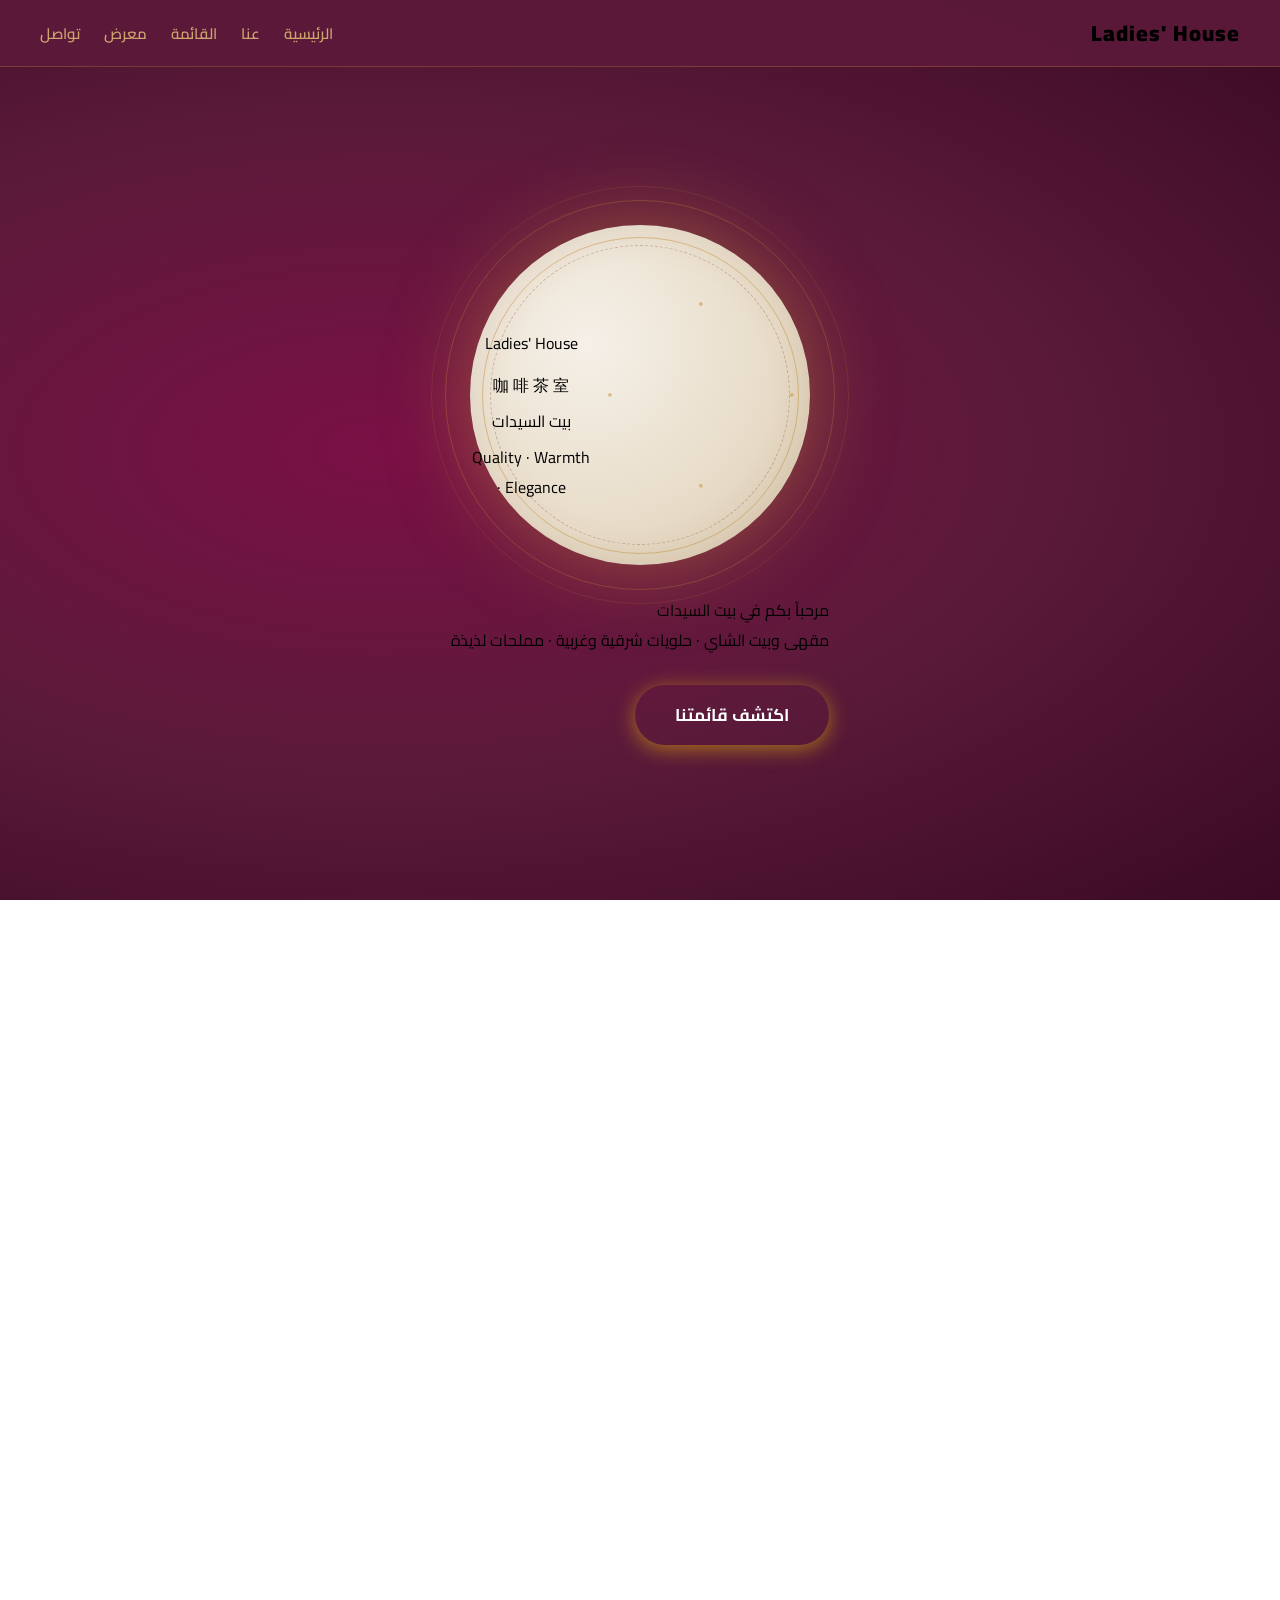
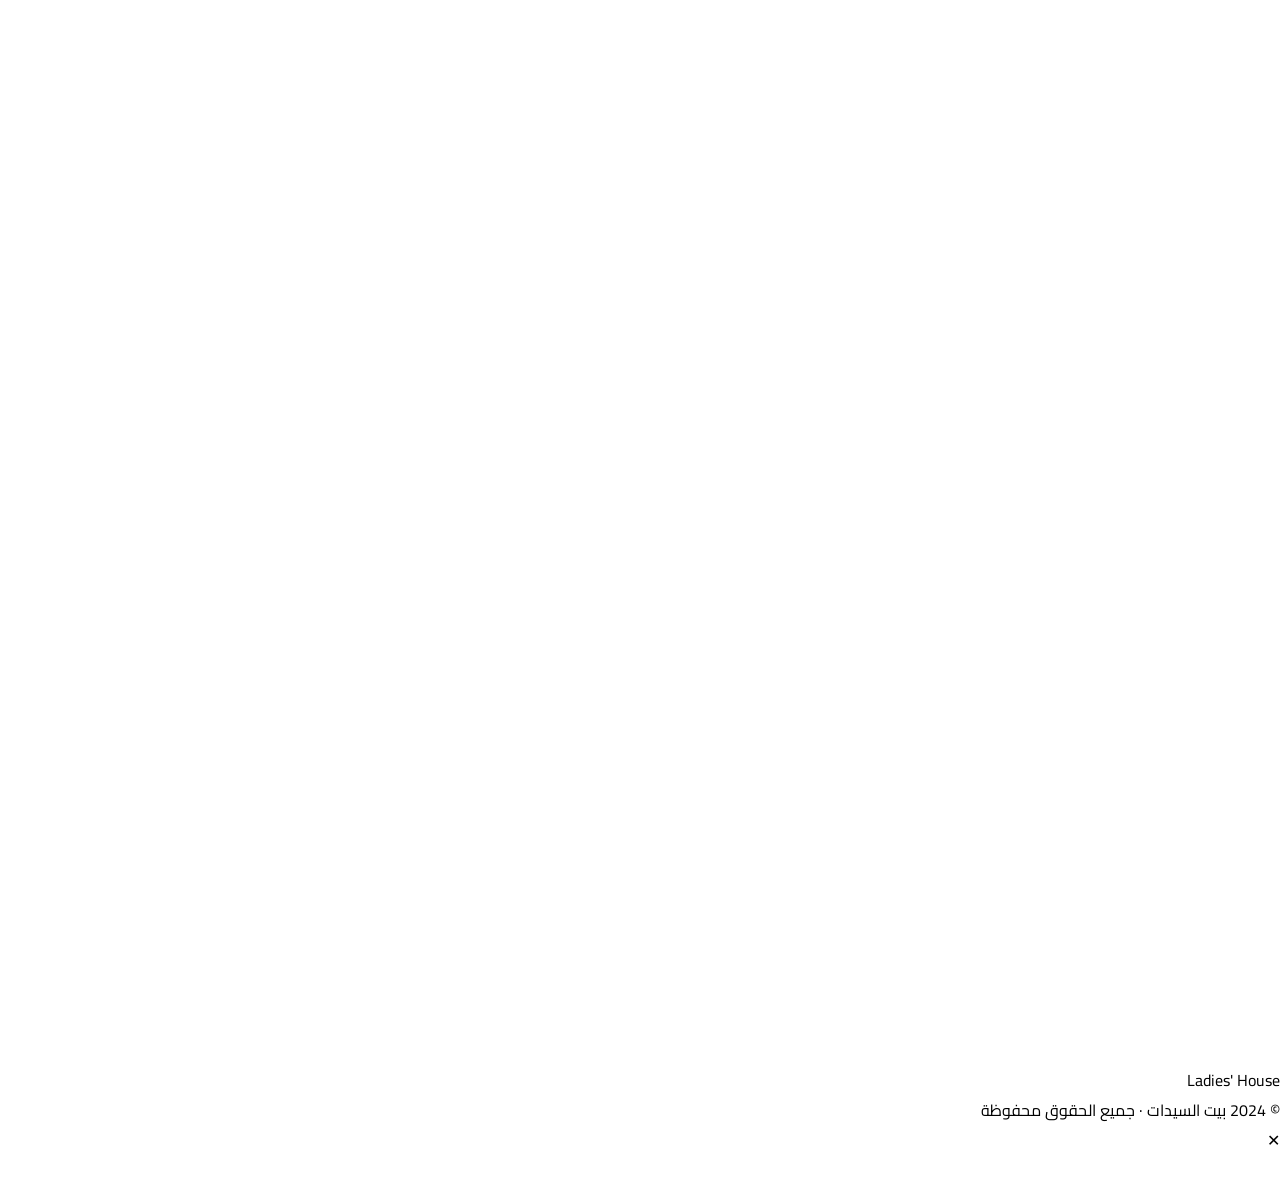
==== public/index.html @ 3216dad4 "update" ====
<!DOCTYPE html>
<html lang="ar" dir="rtl">
<head>
<meta charset="UTF-8">
<meta name="viewport" content="width=device-width, initial-scale=1.0">
<link rel="icon" type="image/png" href="/favicon.png">
<title>Ladies' House | بيت السيدات</title>
<link href="https://fonts.googleapis.com/css2?family=Cairo:wght@400;600;700;900&display=swap" rel="stylesheet">

  <link rel="stylesheet" href="style.css">
</head>
<body>

<nav>
  <div class="nav-logo">Ladies' House</div>
  <ul class="nav-links">
    <li><a href="#hero">الرئيسية</a></li>
    <li><a href="#about">عنا</a></li>
    <li><a href="#menu">القائمة</a></li>
    <li><a href="#gallery">معرض</a></li>
    <li><a href="#contact">تواصل</a></li>
  </ul>
</nav>

<!-- HERO -->
<section id="hero">
  <div class="hero-particles" id="hParticles"></div>
  <div class="petal-canvas" id="petalCanvas"></div>
  <div class="hero-rings">
    <div class="glow-r" style="width:390px;height:390px"></div>
    <div class="glow-r" style="width:418px;height:418px;animation-delay:.5s;border-color:rgba(196,144,58,.15)"></div>
    <div class="logo-circle">
      <svg class="logo-svg" viewBox="0 0 340 340">
        <defs><path id="cr" d="M170,170 m-142,0 a142,142 0 1,1 284,0 a142,142 0 1,1 -284,0"/></defs>
        <g style="animation:spinS 25s linear infinite,rShow 1s ease 2.5s forwards;transform-origin:170px 170px;opacity:0">
          <text font-family="Playfair Display,serif" font-size="11.5" fill="#c4903a" letter-spacing="3">
            <textPath href="#cr">✦  EST. 2024  ✦  LADIES' HOUSE  ✦  بيت السيدات  ✦  咖啡茶室  ✦</textPath>
          </text>
        </g>
        <g opacity=".5">
          <circle cx="170" cy="28" r="3" fill="#c4903a"/>
          <circle cx="312" cy="170" r="3" fill="#c4903a"/>
          <circle cx="170" cy="312" r="3" fill="#c4903a"/>
          <circle cx="28" cy="170" r="3" fill="#c4903a"/>
        </g>
        <g style="opacity:0;animation:fadeIn 1s ease 1.5s forwards">
          <g transform="translate(62,126)" opacity=".7">
            <ellipse cx="0" cy="-9" rx="5.5" ry="8.5" fill="#d4a0b0"/><ellipse cx="0" cy="-9" rx="5.5" ry="8.5" fill="#d4a0b0" transform="rotate(72)"/><ellipse cx="0" cy="-9" rx="5.5" ry="8.5" fill="#d4a0b0" transform="rotate(144)"/><ellipse cx="0" cy="-9" rx="5.5" ry="8.5" fill="#d4a0b0" transform="rotate(216)"/><ellipse cx="0" cy="-9" rx="5.5" ry="8.5" fill="#d4a0b0" transform="rotate(288)"/><circle r="3" fill="#c4903a"/>
          </g>
          <g transform="translate(278,126)" opacity=".7">
            <ellipse cx="0" cy="-9" rx="5.5" ry="8.5" fill="#d4a0b0"/><ellipse cx="0" cy="-9" rx="5.5" ry="8.5" fill="#d4a0b0" transform="rotate(72)"/><ellipse cx="0" cy="-9" rx="5.5" ry="8.5" fill="#d4a0b0" transform="rotate(144)"/><ellipse cx="0" cy="-9" rx="5.5" ry="8.5" fill="#d4a0b0" transform="rotate(216)"/><ellipse cx="0" cy="-9" rx="5.5" ry="8.5" fill="#d4a0b0" transform="rotate(288)"/><circle r="3" fill="#c4903a"/>
          </g>
        </g>
      </svg>
      <div class="logo-content">
        <div class="cup-wrap" id="cupEl">
          <svg class="cup-svg" viewBox="0 0 90 90">
            <g><path class="steam" d="M32 18 Q28 12 32 6" stroke="#6b3d1e" stroke-width="2.5" fill="none" stroke-linecap="round"/><path class="steam" d="M45 15 Q41 9 45 3" stroke="#6b3d1e" stroke-width="2.5" fill="none" stroke-linecap="round"/><path class="steam" d="M58 18 Q54 12 58 6" stroke="#6b3d1e" stroke-width="2.5" fill="none" stroke-linecap="round"/></g>
            <ellipse cx="45" cy="76" rx="32" ry="6" fill="#6b3d1e" opacity=".9"/>
            <ellipse cx="45" cy="74" rx="26" ry="4" fill="#f5f0e8"/>
            <path d="M18 30 L72 30 L62 68 Q60 72 55 72 L35 72 Q30 72 28 68 Z" fill="#6b3d1e"/>
            <ellipse cx="45" cy="30" rx="27" ry="5" fill="#4a2810"/>
            <ellipse cx="45" cy="32" rx="23" ry="4" fill="#2c1a0e"/>
            <ellipse cx="42" cy="31" rx="14" ry="2" fill="rgba(196,144,58,.35)"/>
            <path d="M62 38 Q80 38 80 53 Q80 65 62 65" stroke="#6b3d1e" stroke-width="7" fill="none" stroke-linecap="round"/>
            <path d="M62 40 Q76 40 76 53 Q76 63 62 63" stroke="#8a5030" stroke-width="3.5" fill="none" stroke-linecap="round"/>
          </svg>
        </div>
        <div class="t-en">Ladies' House</div>
        <div class="divider-row"><div class="div-line"></div><div class="div-diamond"></div><div class="div-line"></div></div>
        <div class="t-cn">咖 啡 茶 室</div>
        <div class="t-ar">بيت السيدات</div>
        <div class="t-tag">Quality · Warmth · Elegance</div>
      </div>
    </div>
  </div>
  <div class="hero-text">
    <div class="hero-title">مرحباً بكم في بيت السيدات</div>
    <div class="hero-subtitle">مقهى وبيت الشاي · حلويات شرقية وغربية · مملحات لذيذة</div>
    <a href="#menu" class="hero-btn">اكتشف قائمتنا</a>
  </div>
</section>

<!-- ABOUT -->
<section id="about">
  <div class="sec-header reveal">
    <div class="sec-label" style="color:var(--lgold)">من نحن</div>
    <div class="sec-title" style="color:var(--lgold)">بيت السيدات</div>
    <div class="sec-line" style="background:linear-gradient(90deg,transparent,var(--lgold),transparent)"></div>
  </div>
  <div class="about-grid reveal">
    <div class="about-card"><div class="about-icon">☕</div><h3>قهوة وشاي فاخر</h3><p>أفضل أنواع القهوة والشاي لتجربة لا تُنسى</p></div>
    <div class="about-card"><div class="about-icon">🍰</div><h3>حلويات متنوعة</h3><p>من الكنافة الشرقية إلى التشيز كيك الغربي</p></div>
    <div class="about-card"><div class="about-icon">🧂</div><h3>مملحات لذيذة</h3><p>أطباق مملحة متنوعة من غراتان وشخشوخة وأكثر</p></div>
    <div class="about-card"><div class="about-icon">🌸</div><h3>أجواء أنثوية</h3><p>مكان مصمم خصيصاً للسيدات بديكور أنيق ودافئ</p></div>
  </div>
</section>

<!-- MENU -->
<section id="menu">
  <div class="sec-header reveal">
    <div class="sec-label">استكشف</div>
    <div class="sec-title">قائمتنا</div>
    <div class="sec-line"></div>
  </div>

  <!-- مملحات BANNER — shown when مملحات tab active or always -->
  <div class="malhat-banner reveal" id="malhatBanner">
    <div class="malhat-banner-icon">🧂</div>
    <div class="malhat-banner-text">
      <h2>قسم المملحات — جديد! 🆕</h2>
      <p>أضفنا قسماً خاصاً بالأطباق المملحة اللذيذة<br>من وصفات تقليدية وأطباق مميزة تناسب كل الأذواق</p>
    </div>
    <div class="malhat-banner-dishes">
      <span class="malhat-dish-badge">🍲 شخشوخة</span>
      <span class="malhat-dish-badge">🧀 غراتان</span>
      <span class="malhat-dish-badge">🍽️ وجبات خفيفة</span>
    </div>
  </div>

  <div class="cat-tabs reveal" id="catTabs"></div>
  <div class="products-grid" id="productsGrid"></div>
</section>

<!-- GALLERY -->
<section id="gallery">
  <div class="sec-header reveal">
    <div class="sec-label">صورنا</div>
    <div class="sec-title">معرض الصور</div>
    <div class="sec-line"></div>
  </div>
  <div class="gallery-grid" id="galleryGrid"></div>
</section>

<!-- CONTACT -->
<section id="contact">
  <div class="sec-header reveal">
    <div class="sec-label" style="color:var(--lgold)">تواصل معنا</div>
    <div class="sec-title" style="color:var(--lgold)">نحن هنا لك</div>
    <div class="sec-line" style="background:linear-gradient(90deg,transparent,var(--lgold),transparent)"></div>
  </div>
  <div class="contact-cards reveal">
    <div class="contact-card"><div class="ci">📍</div><h4>العنوان</h4><p dir="rtl">جزائر &ndash; جلفة &ndash; حاسي بحبح</p></div>
    <div class="contact-card"><div class="ci">📱</div><h4>واتساب</h4><p dir="ltr" style="unicode-bidi:plaintext">0676 36 41 62</p></div>
    <div class="contact-card"><div class="ci">📸</div><h4>إنستغرام</h4><p dir="ltr" style="unicode-bidi:plaintext">@ladieshouse70__</p></div>
    <div class="contact-card"><div class="ci">🕐</div><h4>أوقات العمل</h4><p>١٠ص – ١١م يومياً</p></div>
  </div>
</section>

<footer>
  <div class="footer-logo">Ladies' House</div>
  <div class="footer-copy">© 2024 بيت السيدات · جميع الحقوق محفوظة</div>
</footer>

<div class="lightbox" id="lightbox" onclick="closeLB()">
  <div class="lb-close" onclick="closeLB()">✕</div>
  <img id="lbImg" src="" alt="">
</div>




  <script src="script.js"></script>
</body>
</html>
---- public/style.css ----
<style>
:root{
  --cream:#fff8f0;
  --deep:#6b1f45;
  --brown:#a0336a;
  --gold:#f5c800;
  --lgold:#ffe566;
  --rose:#ff6eb4;
  --white:#fff;
  --gray:#888;
}

*{
  margin:0;
  padding:0;
  box-sizing:border-box;
}

html{
  scroll-behavior:smooth;
  overflow-x:hidden;
}

body{
  background:var(--cream);
  font-family:'Cairo', sans-serif;
  color:var(--deep);
  direction:rtl;
}

/* Scrollbar */
::-webkit-scrollbar{width:6px}
::-webkit-scrollbar-track{background:var(--cream)}
::-webkit-scrollbar-thumb{
  background:var(--gold);
  border-radius:3px;
}

/* ── NAV ── */
nav{
  position:fixed;
  top:0;
  width:100%;
  z-index:1000;
  background:rgba(92,26,58,.96);
  backdrop-filter:blur(10px);
  padding:12px 40px;
  display:flex;
  align-items:center;
  justify-content:space-between;
  border-bottom:1px solid rgba(196,144,58,.3);
  animation:slideDown .8s ease forwards;
}

@keyframes slideDown{
  from{transform:translateY(-100%)}
  to{transform:translateY(0)}
}

.nav-logo{
  font-weight:900;
  color:var(--lgold);
  font-size:22px;
  letter-spacing:1px;
}

.nav-links{
  display:flex;
  gap:24px;
  list-style:none;
}

.nav-links a{
  color:rgba(232,201,122,.8);
  text-decoration:none;
  font-size:15px;
  font-weight:600;
  transition:.3s;
  position:relative;
}

.nav-links a::after{
  content:'';
  position:absolute;
  bottom:-3px;
  right:0;
  width:0;
  height:1.5px;
  background:var(--gold);
  transition:.3s;
}

.nav-links a:hover{
  color:var(--lgold);
}

.nav-links a:hover::after{
  width:100%;
}

/* ── HERO ── */
#hero{
  min-height:100vh;
  background:radial-gradient(ellipse at 30% 50%,#7a1045,#5c1a3a 50%,#3a0a25 100%);
  display:flex;
  flex-direction:column;
  align-items:center;
  justify-content:center;
  position:relative;
  overflow:hidden;
  padding-top:70px;
}

/* Particles */
.hero-particles,
.petal-canvas{
  position:absolute;
  inset:0;
  pointer-events:none;
}

.hero-particle{
  position:absolute;
  border-radius:50%;
  opacity:0;
  animation:floatP linear infinite;
}

@keyframes floatP{
  0%{transform:translateY(100vh) rotate(0);opacity:0}
  10%{opacity:.6}
  90%{opacity:.3}
  100%{transform:translateY(-10vh) rotate(720deg);opacity:0}
}

/* Rings */
.hero-rings{
  position:relative;
  display:flex;
  align-items:center;
  justify-content:center;
  margin-bottom:30px;
}

.glow-r{
  position:absolute;
  border-radius:50%;
  border:1px solid rgba(196,144,58,.3);
  animation:pulseR 3s ease-in-out infinite;
}

@keyframes pulseR{
  0%,100%{transform:scale(1);opacity:.5}
  50%{transform:scale(1.03);opacity:1}
}

/* Logo */
.logo-circle{
  width:340px;
  height:340px;
  border-radius:50%;
  background:radial-gradient(circle at 35% 35%,#f5f0e8,#e8dcc8 60%,#d4c4a8);
  border:3px solid var(--gold);
  display:flex;
  align-items:center;
  justify-content:center;
  position:relative;
  box-shadow:0 0 80px rgba(196,144,58,.5),inset 0 0 40px rgba(107,61,30,.1);
  animation:logoAppear 1.5s cubic-bezier(.34,1.56,.64,1) forwards;
  opacity:0;
  transform:scale(.3) rotate(-10deg);
}

@keyframes logoAppear{
  to{opacity:1;transform:scale(1) rotate(0)}
}

.logo-circle::before,
.logo-circle::after{
  content:'';
  position:absolute;
  border-radius:50%;
}

.logo-circle::before{
  width:315px;
  height:315px;
  border:1px solid rgba(196,144,58,.5);
  animation:spinS 20s linear infinite;
}

.logo-circle::after{
  width:298px;
  height:298px;
  border:1px dashed rgba(107,61,30,.3);
  animation:spinS 30s linear infinite reverse;
}

@keyframes spinS{
  from{transform:rotate(0)}
  to{transform:rotate(360deg)}
}

/* Content */
.logo-content{
  position:relative;
  z-index:2;
  display:flex;
  flex-direction:column;
  align-items:center;
  gap:6px;
  text-align:center;
}

.cup-wrap{
  animation:floatC 4s ease-in-out infinite;
  margin-bottom:4px;
}

@keyframes floatC{
  0%,100%{transform:translateY(0)}
  50%{transform:translateY(-8px)}
}

/* Buttons */
.hero-btn{
  margin-top:30px;
  padding:14px 40px;
  background:linear-gradient(135deg,var(--gold),#a0722a);
  color:white;
  border:none;
  border-radius:50px;
  font-size:17px;
  font-weight:700;
  cursor:pointer;
  box-shadow:0 4px 20px rgba(245,200,0,.5);
  transition:.3s;
  text-decoration:none;
  display:inline-block;
}

.hero-btn:hover{
  transform:translateY(-3px);
  box-shadow:0 8px 30px rgba(196,144,58,.7);
}

.hero-btn:active{
  transform:scale(.96);
}

/* Sections fix */
.sec-header{
  text-align:center;
  padding:70px 20px 40px;
}

.sec-title{
  font-size:40px;
  font-weight:900;
}

/* Utility */
.reveal{
  opacity:0;
  transform:translateY(40px);
  transition:.8s ease;
}

.reveal.visible{
  opacity:1;
  transform:translateY(0);
}

/* Mobile fix */
@media(max-width:768px){
  nav{padding:10px 20px}
}
</style>
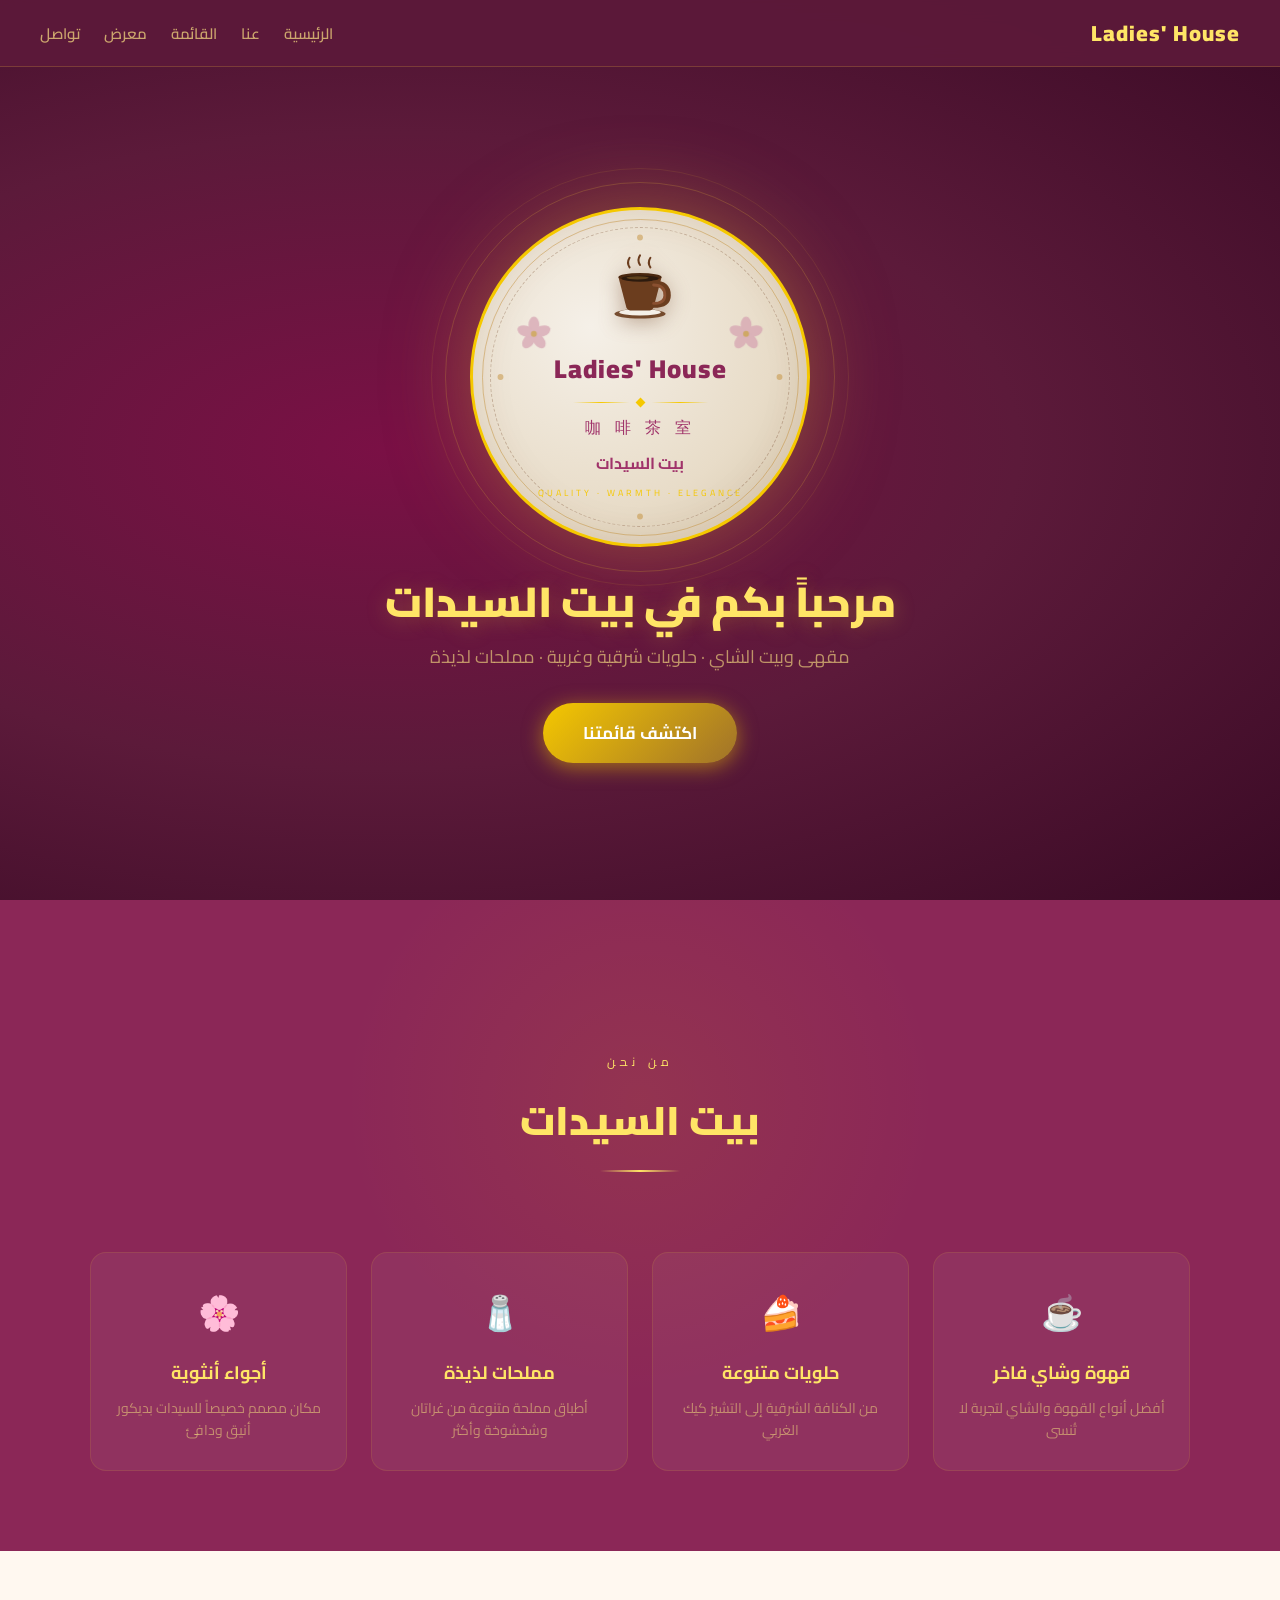
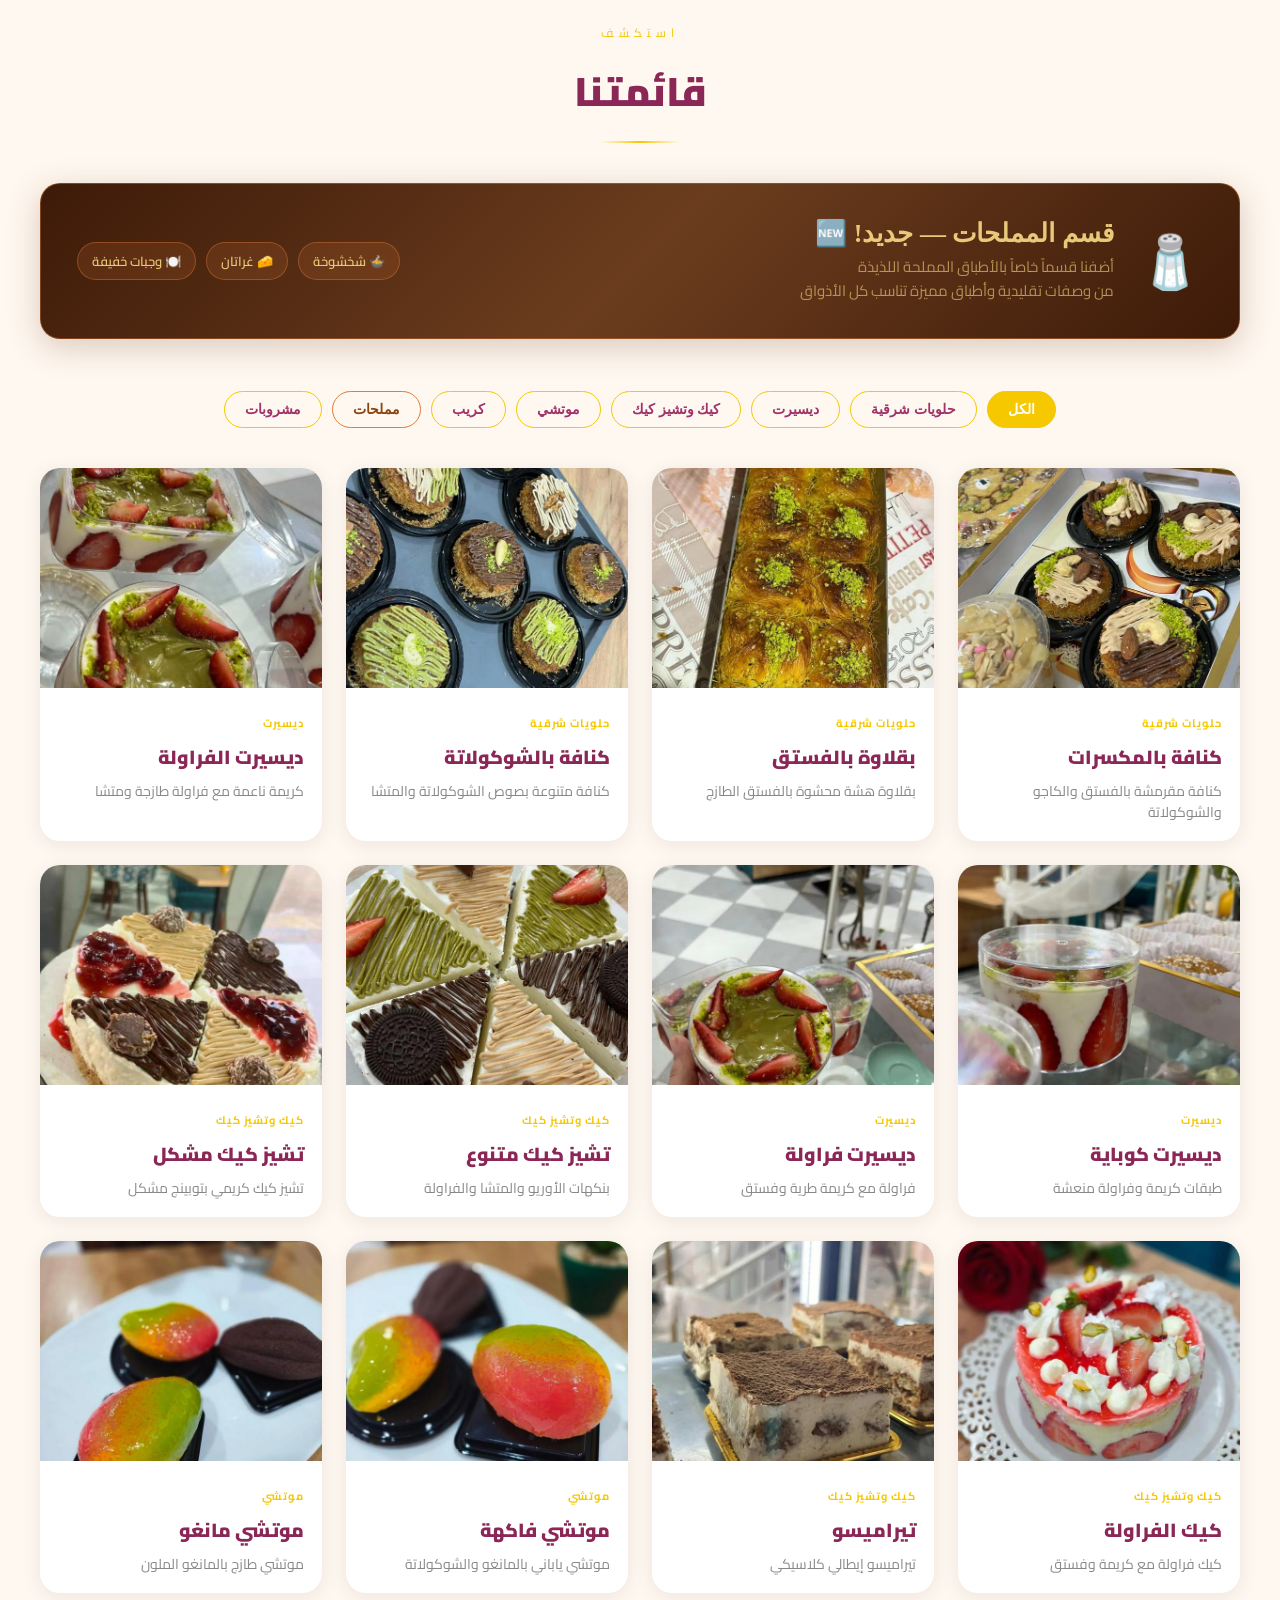
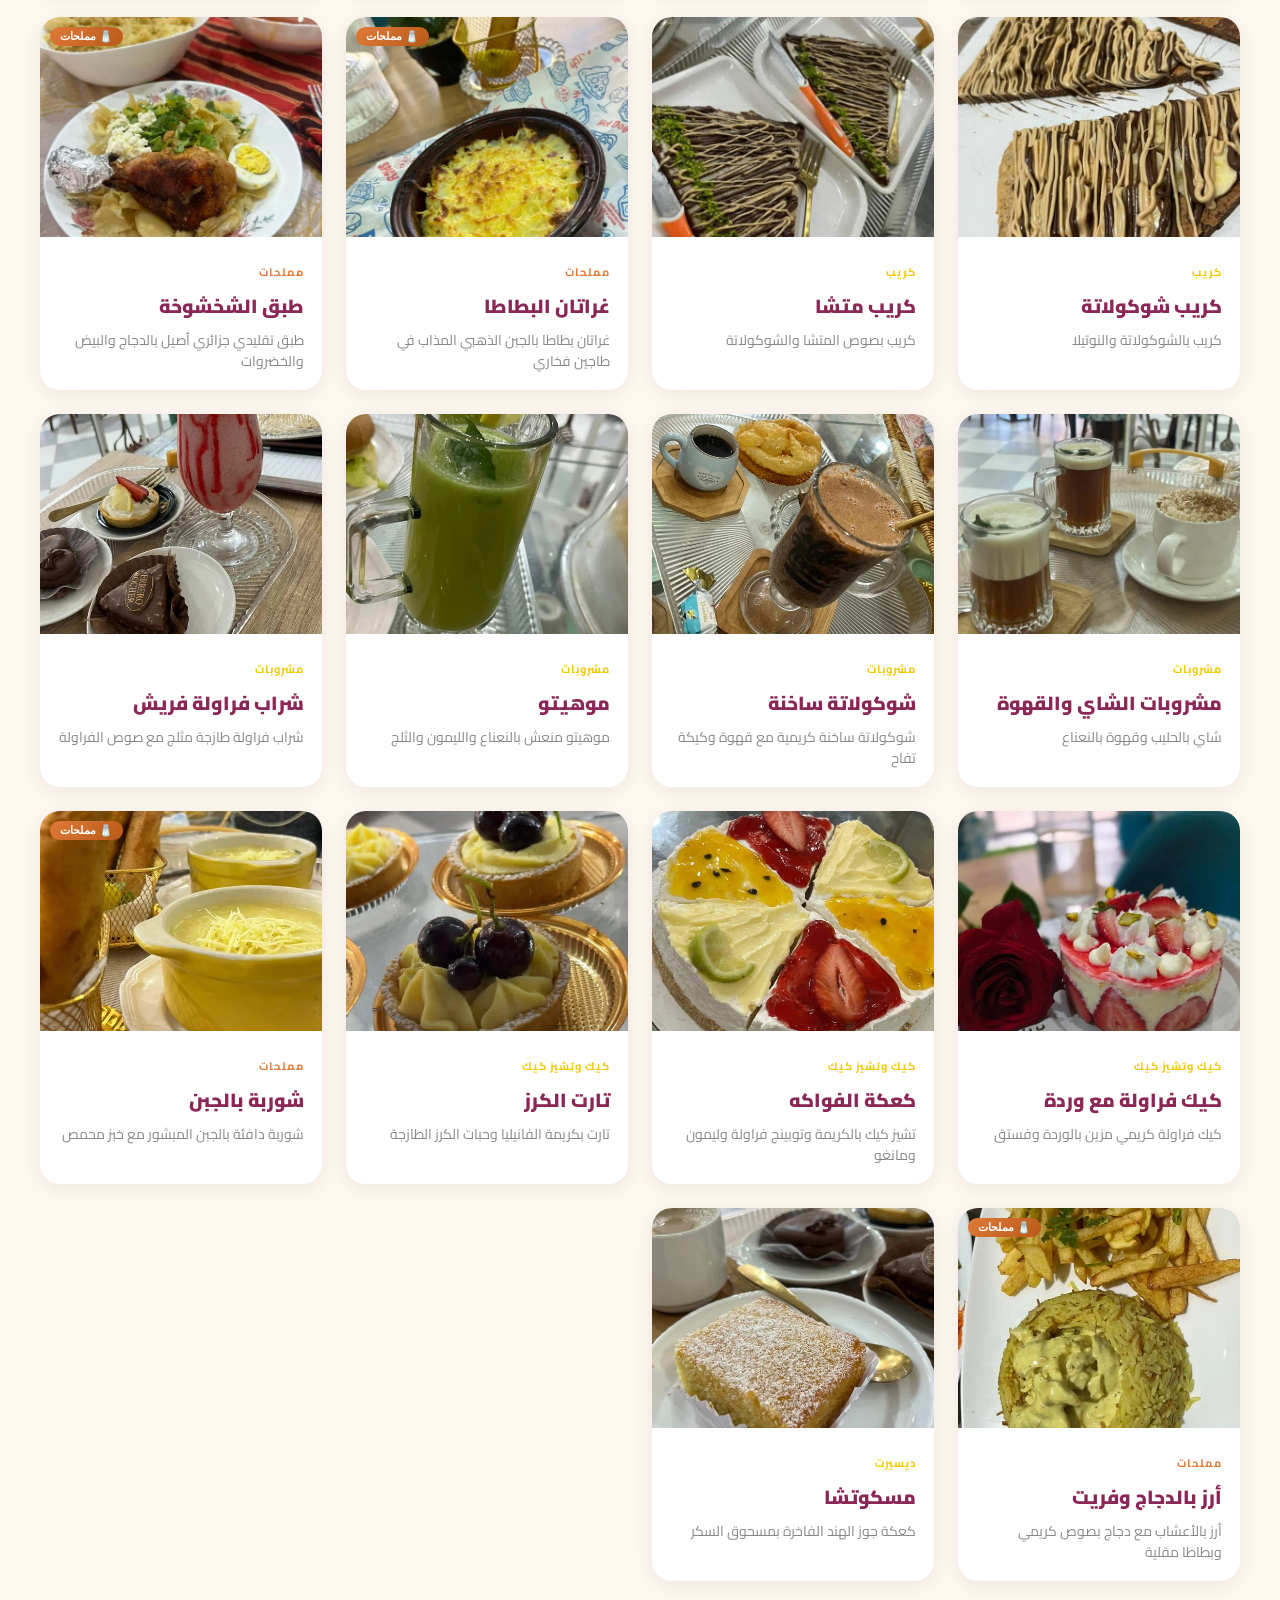
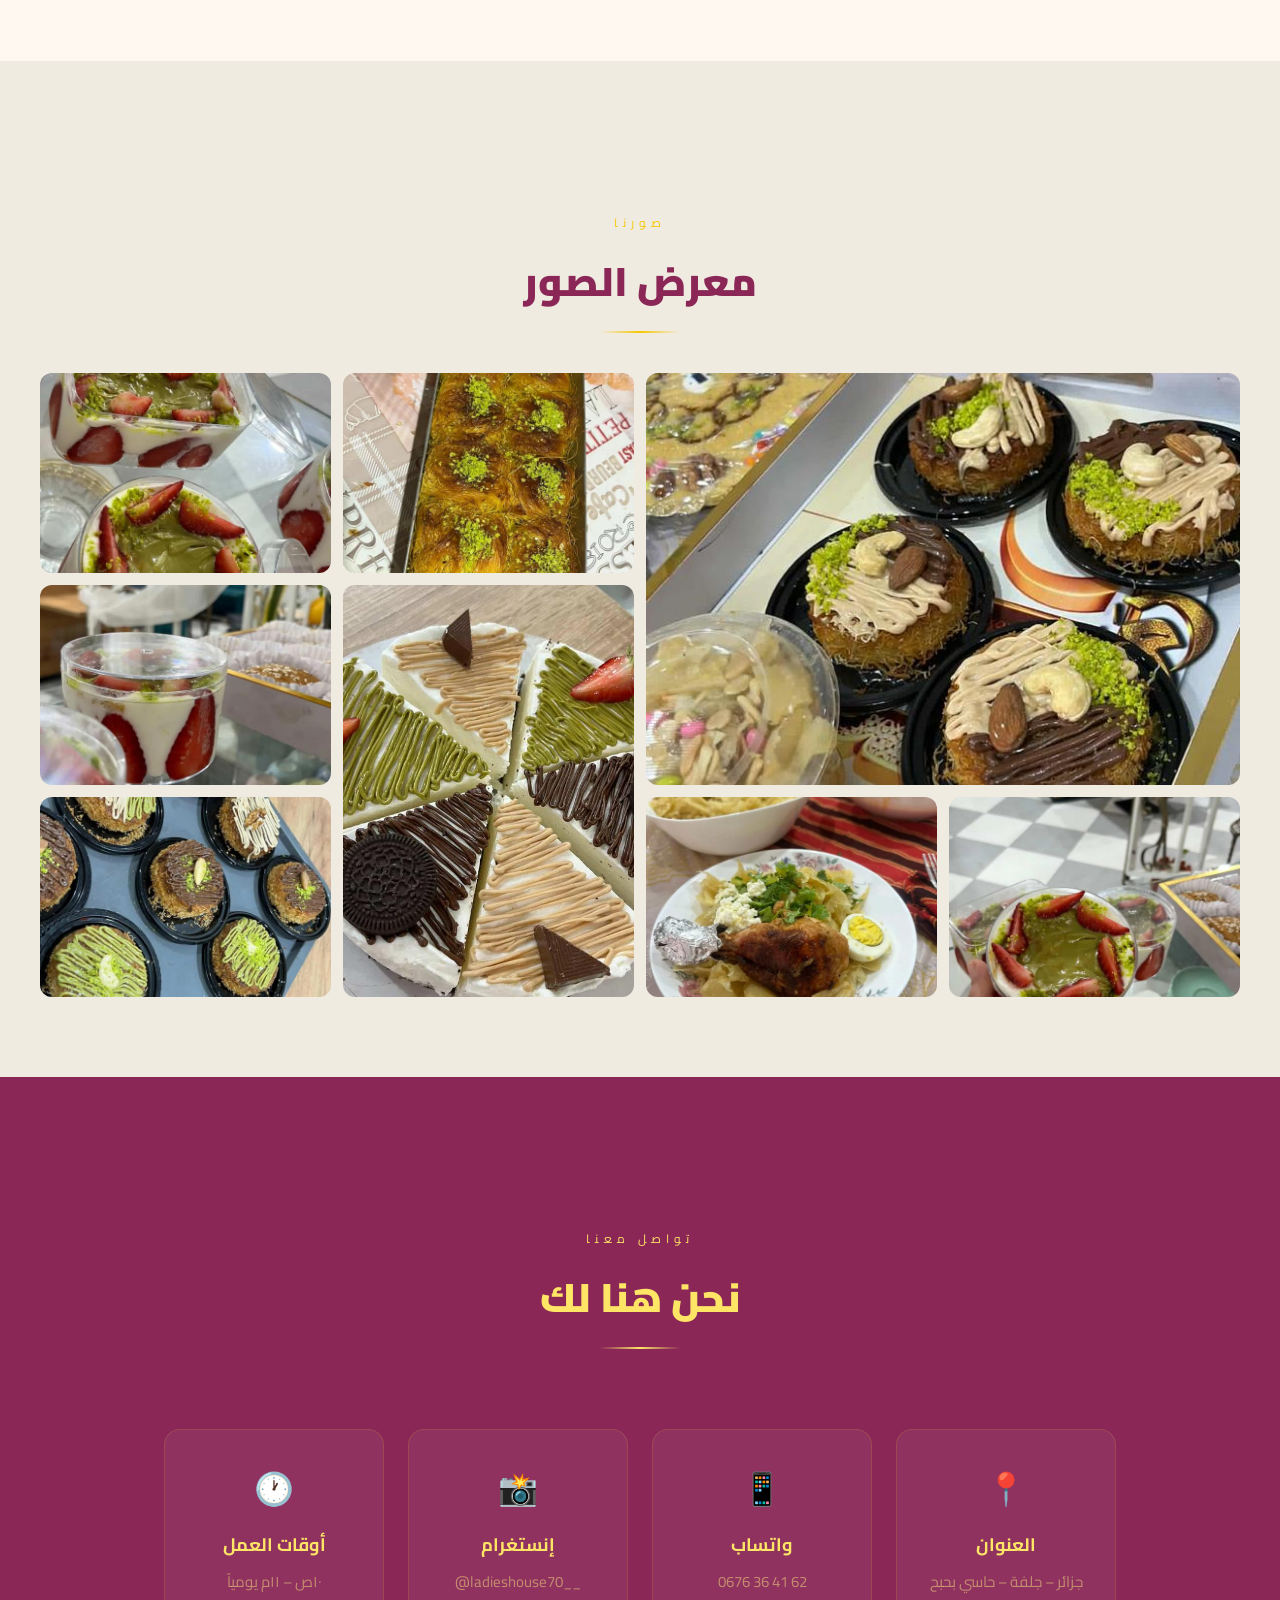
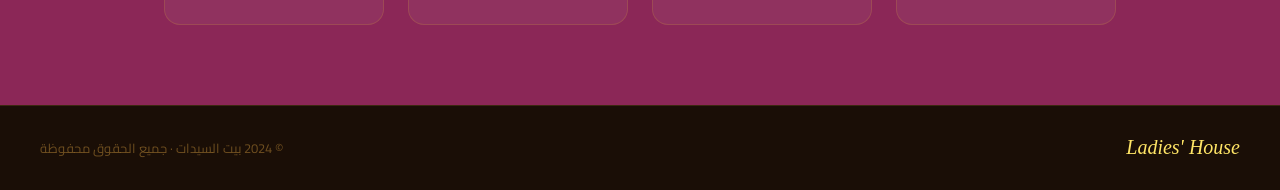
==== commit 36ba2574: "Update index.html" ====
--- a/public/index.html
+++ b/public/index.html
@@ -3,11 +3,227 @@
 <head>
 <meta charset="UTF-8">
 <meta name="viewport" content="width=device-width, initial-scale=1.0">
-<link rel="icon" type="image/png" href="/favicon.png">
 <title>Ladies' House | بيت السيدات</title>
 <link href="https://fonts.googleapis.com/css2?family=Cairo:wght@400;600;700;900&display=swap" rel="stylesheet">
-
-  <link rel="stylesheet" href="style.css">
+<style>
+:root{
+  --cream:#fff8f0; --deep:#8b2757; --brown:#a0336a;
+  --gold:#f5c800;  --lgold:#ffe566; --rose:#ff6eb4;
+  --white:#fff;    --gray:#888;
+}
+*{margin:0;padding:0;box-sizing:border-box}
+html{scroll-behavior:smooth}
+body{background:var(--cream);font-family:'Cairo',sans-serif;color:var(--deep);direction:rtl}
+::-webkit-scrollbar{width:6px}
+::-webkit-scrollbar-track{background:var(--cream)}
+::-webkit-scrollbar-thumb{background:var(--gold);border-radius:3px}
+
+/* ── NAV ── */
+nav{
+  position:fixed;top:0;width:100%;z-index:1000;
+  background:rgba(92,26,58,.96);backdrop-filter:blur(10px);
+  padding:12px 40px;display:flex;align-items:center;justify-content:space-between;
+  border-bottom:1px solid rgba(196,144,58,.3);
+  animation:slideDown .8s ease forwards;
+}
+@keyframes slideDown{from{transform:translateY(-100%)}to{transform:translateY(0)}}
+.nav-logo{font-family:'Cairo',sans-serif;font-weight:900;color:var(--lgold);font-size:22px;letter-spacing:1px}
+.nav-links{display:flex;gap:24px;list-style:none}
+.nav-links a{
+  color:rgba(232,201,122,.8);text-decoration:none;font-size:15px;font-weight:600;transition:.3s;position:relative;
+}
+.nav-links a::after{content:'';position:absolute;bottom:-3px;right:0;width:0;height:1.5px;background:var(--gold);transition:.3s}
+.nav-links a:hover{color:var(--lgold)}
+.nav-links a:hover::after{width:100%}
+
+/* ── HERO ── */
+#hero{
+  min-height:100vh;
+  background:radial-gradient(ellipse at 30% 50%,#7a1045,#5c1a3a 50%,#3a0a25 100%);
+  display:flex;flex-direction:column;align-items:center;justify-content:center;
+  position:relative;overflow:hidden;padding-top:70px;
+}
+.hero-particles{position:absolute;inset:0;pointer-events:none}
+.hero-particle{position:absolute;border-radius:50%;opacity:0;animation:floatP linear infinite}
+@keyframes floatP{0%{transform:translateY(100vh) rotate(0);opacity:0}10%{opacity:.6}90%{opacity:.3}100%{transform:translateY(-10vh) rotate(720deg);opacity:0}}
+.petal-canvas{position:absolute;inset:0;pointer-events:none;overflow:hidden}
+.hero-rings{position:relative;display:flex;align-items:center;justify-content:center;margin-bottom:30px}
+.glow-r{position:absolute;border-radius:50%;border:1px solid rgba(196,144,58,.3);animation:pulseR 3s ease-in-out infinite}
+@keyframes pulseR{0%,100%{transform:scale(1);opacity:.5}50%{transform:scale(1.03);opacity:1}}
+.logo-circle{
+  width:340px;height:340px;border-radius:50%;
+  background:radial-gradient(circle at 35% 35%,#f5f0e8,#e8dcc8 60%,#d4c4a8);
+  border:3px solid var(--gold);display:flex;align-items:center;justify-content:center;
+  position:relative;box-shadow:0 0 80px rgba(196,144,58,.5),inset 0 0 40px rgba(107,61,30,.1);
+  animation:logoAppear 1.5s cubic-bezier(.34,1.56,.64,1) forwards;opacity:0;transform:scale(.3) rotate(-10deg);
+}
+@keyframes logoAppear{to{opacity:1;transform:scale(1) rotate(0)}}
+.logo-circle::before{content:'';position:absolute;width:315px;height:315px;border-radius:50%;border:1px solid rgba(196,144,58,.5);animation:spinS 20s linear infinite}
+.logo-circle::after{content:'';position:absolute;width:298px;height:298px;border-radius:50%;border:1px dashed rgba(107,61,30,.3);animation:spinS 30s linear infinite reverse}
+@keyframes spinS{from{transform:rotate(0)}to{transform:rotate(360deg)}}
+.logo-svg{position:absolute;top:0;left:0;width:100%;height:100%}
+.logo-content{position:relative;z-index:2;display:flex;flex-direction:column;align-items:center;gap:6px;text-align:center}
+.cup-wrap{animation:floatC 4s ease-in-out infinite;animation-delay:1.5s;margin-bottom:4px}
+@keyframes floatC{0%,100%{transform:translateY(0)}50%{transform:translateY(-8px)}}
+.cup-svg{width:72px;height:72px;filter:drop-shadow(0 4px 10px rgba(107,61,30,.4))}
+.steam{animation:steam 2.5s ease-in-out infinite;transform-origin:bottom}
+.steam:nth-child(2){animation-delay:.4s}.steam:nth-child(3){animation-delay:.8s}
+@keyframes steam{0%{opacity:0;transform:translateY(0) scaleX(1)}30%{opacity:.8}100%{opacity:0;transform:translateY(-20px) scaleX(1.5)}}
+.t-en{font-family:'Cairo',sans-serif;font-weight:900;font-size:26px;color:var(--deep);letter-spacing:1px;opacity:0;transform:translateY(20px);animation:slideUp .8s ease forwards;animation-delay:1.8s}
+.divider-row{display:flex;align-items:center;gap:8px;opacity:0;animation:slideUp .8s ease forwards;animation-delay:2s}
+.div-line{width:56px;height:1.5px;background:linear-gradient(90deg,transparent,var(--gold),transparent)}
+.div-diamond{width:7px;height:7px;background:var(--gold);transform:rotate(45deg);animation:shimmer 2s ease-in-out infinite 2.5s}
+@keyframes shimmer{0%,100%{box-shadow:0 0 0 rgba(196,144,58,0)}50%{box-shadow:0 0 12px rgba(196,144,58,.8)}}
+.t-cn{font-size:16px;color:var(--brown);letter-spacing:5px;opacity:0;animation:slideUp .8s ease forwards;animation-delay:2.2s}
+.t-ar{font-size:16px;color:var(--brown);font-weight:700;opacity:0;animation:slideUp .8s ease forwards;animation-delay:2.3s}
+.t-tag{font-family:'Cairo',sans-serif;font-size:9px;color:var(--gold);letter-spacing:3px;text-transform:uppercase;opacity:0;animation:slideUp .8s ease forwards;animation-delay:2.5s}
+@keyframes slideUp{to{opacity:1;transform:translateY(0)}}
+.hero-text{text-align:center;opacity:0;animation:slideUp 1s ease forwards;animation-delay:2.8s}
+.hero-title{font-size:42px;color:var(--lgold);font-weight:900;line-height:1.2;text-shadow:0 2px 20px rgba(196,144,58,.4)}
+.hero-subtitle{font-size:18px;color:rgba(232,201,122,.7);margin-top:12px;font-weight:400}
+.hero-btn{
+  margin-top:30px;padding:14px 40px;background:linear-gradient(135deg,var(--gold),#a0722a);
+  color:white;border:none;border-radius:50px;font-size:17px;font-weight:700;
+  font-family:'Cairo',sans-serif;cursor:pointer;box-shadow:0 4px 20px rgba(245,200,0,.5);
+  transition:.3s;text-decoration:none;display:inline-block;
+  animation:slideUp 1s ease forwards;animation-delay:3.2s;opacity:0;
+}
+.hero-btn:hover{transform:translateY(-3px);box-shadow:0 8px 30px rgba(196,144,58,.7)}
+
+/* ── SECTION HEADER ── */
+.sec-header{text-align:center;padding:70px 20px 40px}
+.sec-label{font-family:'Cairo',sans-serif;font-size:12px;letter-spacing:5px;text-transform:uppercase;color:var(--gold);margin-bottom:10px}
+.sec-title{font-size:40px;font-weight:900;color:var(--deep);margin-bottom:12px}
+.sec-line{width:80px;height:2px;background:linear-gradient(90deg,transparent,var(--gold),transparent);margin:0 auto}
+
+/* ── ABOUT ── */
+#about{background:var(--deep);padding:80px 40px;text-align:center;position:relative;overflow:hidden}
+#about::before{content:'';position:absolute;top:-100px;left:50%;transform:translateX(-50%);width:600px;height:600px;border-radius:50%;background:radial-gradient(circle,rgba(245,200,0,.08),transparent 70%);pointer-events:none}
+.about-grid{display:grid;grid-template-columns:repeat(4,1fr);gap:24px;max-width:1100px;margin:40px auto 0}
+.about-card{background:rgba(255,255,255,.05);border:1px solid rgba(196,144,58,.2);border-radius:16px;padding:28px 18px;transition:.4s}
+.about-card:hover{transform:translateY(-6px);background:rgba(196,144,58,.08);border-color:var(--gold)}
+.about-icon{font-size:34px;margin-bottom:12px}
+.about-card h3{color:var(--lgold);font-size:18px;font-weight:700;margin-bottom:8px}
+.about-card p{color:rgba(232,201,122,.6);font-size:14px;line-height:1.6}
+
+/* ── MENU ── */
+#menu{background:var(--cream);padding:0 40px 80px}
+.cat-tabs{display:flex;gap:10px;justify-content:center;flex-wrap:wrap;padding:20px 0 40px}
+.cat-btn{
+  padding:9px 20px;border-radius:50px;border:1.5px solid var(--gold);
+  background:transparent;color:var(--brown);font-size:14px;font-weight:700;
+  font-family:'Noto Naskh Arabic',serif;cursor:pointer;transition:.3s;
+}
+.cat-btn.active,.cat-btn:hover{background:var(--gold);color:white;border-color:var(--gold)}
+
+/* ── مملحات special badge ── */
+.cat-btn[data-cat="مملحات"]{
+  border-color:#e07b3a;color:#8b4513;
+}
+.cat-btn[data-cat="مملحات"].active,
+.cat-btn[data-cat="مملحات"]:hover{
+  background:linear-gradient(135deg,#e07b3a,#b85a18);
+  border-color:#e07b3a;color:white;
+}
+
+.products-grid{display:grid;grid-template-columns:repeat(auto-fill,minmax(280px,1fr));gap:24px;max-width:1200px;margin:0 auto}
+.product-card{background:white;border-radius:20px;overflow:hidden;box-shadow:0 4px 20px rgba(44,26,14,.08);transition:.4s;cursor:pointer;opacity:0;transform:translateY(30px)}
+.product-card.visible{opacity:1;transform:translateY(0)}
+.product-card:hover{transform:translateY(-8px);box-shadow:0 12px 40px rgba(107,61,30,.2)}
+.product-card.hidden{display:none}
+.card-img-wrap{overflow:hidden;position:relative}
+.card-img{width:100%;height:220px;object-fit:cover;transition:.4s}
+.product-card:hover .card-img{transform:scale(1.05)}
+
+/* مملحات card accent */
+.product-card[data-cat="مملحات"] .card-img-wrap::after{
+  content:'🧂 مملحات';
+  position:absolute;top:10px;left:10px;
+  background:linear-gradient(135deg,#e07b3a,#b85a18);
+  color:white;font-size:11px;font-weight:700;padding:3px 10px;
+  border-radius:20px;font-family:'Noto Naskh Arabic',serif;
+}
+
+.card-body{padding:16px 18px 18px}
+.card-cat{font-size:11px;font-weight:700;color:var(--gold);letter-spacing:1px;text-transform:uppercase;margin-bottom:6px}
+.product-card[data-cat="مملحات"] .card-cat{color:#e07b3a}
+.card-name{font-size:19px;font-weight:900;color:var(--deep);margin-bottom:6px}
+.card-desc{font-size:14px;color:var(--gray);line-height:1.5}
+
+/* ── مملحات FEATURED BANNER ── */
+.malhat-banner{
+  max-width:1200px;margin:0 auto 32px;
+  background:linear-gradient(135deg,#3d1a08,#6b3d1e 50%,#3d1a08);
+  border-radius:20px;padding:28px 36px;
+  display:flex;align-items:center;gap:24px;
+  border:1px solid rgba(224,123,58,.4);
+  box-shadow:0 8px 32px rgba(107,61,30,.25);
+  opacity:0;transform:translateY(30px);transition:.7s;
+}
+.malhat-banner.visible{opacity:1;transform:translateY(0)}
+.malhat-banner-icon{font-size:52px;flex-shrink:0}
+.malhat-banner-text h2{
+  font-family:'Noto Naskh Arabic',serif;font-weight:900;font-size:26px;
+  color:#e8c97a;margin-bottom:6px;
+}
+.malhat-banner-text p{
+  font-size:15px;color:rgba(232,201,122,.65);line-height:1.6;
+}
+.malhat-banner-dishes{
+  margin-right:auto;display:flex;gap:10px;
+}
+.malhat-dish-badge{
+  padding:6px 14px;background:rgba(224,123,58,.15);
+  border:1px solid rgba(224,123,58,.4);border-radius:20px;
+  font-size:13px;font-weight:600;color:#e8c97a;white-space:nowrap;
+}
+
+/* ── GALLERY ── */
+#gallery{background:#f0ebe1;padding:80px 40px}
+.gallery-grid{display:grid;grid-template-columns:repeat(4,1fr);grid-auto-rows:200px;gap:12px;max-width:1200px;margin:0 auto}
+.g-item{border-radius:12px;overflow:hidden;cursor:pointer;position:relative}
+.g-item:nth-child(1){grid-column:span 2;grid-row:span 2}
+.g-item:nth-child(4){grid-row:span 2}
+.g-item img{width:100%;height:100%;object-fit:cover;transition:.5s}
+.g-item:hover img{transform:scale(1.1)}
+.g-item::after{content:'';position:absolute;inset:0;background:linear-gradient(to top,rgba(44,26,14,.5),transparent);opacity:0;transition:.3s}
+.g-item:hover::after{opacity:1}
+
+/* ── CONTACT ── */
+#contact{background:var(--deep);padding:80px 40px;text-align:center}
+.contact-cards{display:flex;gap:24px;justify-content:center;flex-wrap:wrap;margin-top:40px}
+.contact-card{background:rgba(255,255,255,.05);border:1px solid rgba(196,144,58,.25);border-radius:16px;padding:28px 32px;min-width:220px;transition:.3s}
+.contact-card:hover{background:rgba(196,144,58,.1);border-color:var(--gold);transform:translateY(-4px)}
+.contact-card .ci{font-size:32px;margin-bottom:10px}
+.contact-card h4{color:var(--lgold);font-size:18px;font-weight:700;margin-bottom:6px}
+.contact-card p{color:rgba(232,201,122,.6);font-size:15px}
+
+/* ── FOOTER ── */
+footer{background:#1a0e06;padding:30px 40px;display:flex;align-items:center;justify-content:space-between;border-top:1px solid rgba(196,144,58,.2)}
+.footer-logo{font-family:'Playfair Display',serif;font-style:italic;color:var(--lgold);font-size:20px}
+.footer-copy{color:rgba(196,144,58,.5);font-size:13px}
+
+/* ── LIGHTBOX ── */
+.lightbox{position:fixed;inset:0;background:rgba(0,0,0,.92);display:none;align-items:center;justify-content:center;z-index:9999}
+.lightbox.open{display:flex}
+.lightbox img{max-width:90vw;max-height:85vh;border-radius:12px;border:2px solid var(--gold)}
+.lb-close{position:absolute;top:20px;left:20px;color:white;font-size:36px;cursor:pointer;width:50px;height:50px;display:flex;align-items:center;justify-content:center;background:rgba(255,255,255,.1);border-radius:50%;transition:.3s}
+.lb-close:hover{background:var(--gold)}
+
+.reveal{opacity:0;transform:translateY(40px);transition:.8s ease}
+.reveal.visible{opacity:1;transform:translateY(0)}
+
+@media(max-width:768px){
+  .about-grid{grid-template-columns:1fr 1fr}
+  .gallery-grid{grid-template-columns:repeat(2,1fr)}
+  .gallery-grid .g-item:nth-child(1),.gallery-grid .g-item:nth-child(4){grid-column:span 1;grid-row:span 1}
+  nav{padding:10px 20px}.nav-links{gap:14px}
+  .hero-title{font-size:28px}
+  #about,#menu,#gallery,#contact{padding-left:20px;padding-right:20px}
+  .malhat-banner{flex-direction:column;text-align:center}
+  .malhat-banner-dishes{margin-right:0;justify-content:center;flex-wrap:wrap}
+}
+</style>
 </head>
 <body>
 
@@ -157,9 +373,149 @@
   <img id="lbImg" src="" alt="">
 </div>
 
-
-
-
-  <script src="script.js"></script>
+<style>
+@keyframes spinS{from{transform:rotate(0)}to{transform:rotate(360deg)}}
+@keyframes rShow{to{opacity:1}}
+@keyframes fadeIn{to{opacity:1}}
+</style>
+
+<script>
+const products = [{"img": "kanafa_big", "name": "كنافة بالمكسرات", "cat": "حلويات شرقية", "desc": "كنافة مقرمشة بالفستق والكاجو والشوكولاتة"}, {"img": "baqlawa", "name": "بقلاوة بالفستق", "cat": "حلويات شرقية", "desc": "بقلاوة هشة محشوة بالفستق الطازج"}, {"img": "kanafa_tray", "name": "كنافة بالشوكولاتة", "cat": "حلويات شرقية", "desc": "كنافة متنوعة بصوص الشوكولاتة والمتشا"}, {"img": "desert_cup1", "name": "ديسيرت الفراولة", "cat": "ديسيرت", "desc": "كريمة ناعمة مع فراولة طازجة ومتشا"}, {"img": "desert_cup2", "name": "ديسيرت كوباية", "cat": "ديسيرت", "desc": "طبقات كريمة وفراولة منعشة"}, {"img": "desert_cup3", "name": "ديسيرت فراولة", "cat": "ديسيرت", "desc": "فراولة مع كريمة طرية وفستق"}, {"img": "cheesecake", "name": "تشيز كيك متنوع", "cat": "كيك وتشيز كيك", "desc": "بنكهات الأوريو والمتشا والفراولة"}, {"img": "cheesecake2", "name": "تشيز كيك مشكل", "cat": "كيك وتشيز كيك", "desc": "تشيز كيك كريمي بتوبينج مشكل"}, {"img": "cake_strawberry", "name": "كيك الفراولة", "cat": "كيك وتشيز كيك", "desc": "كيك فراولة مع كريمة وفستق"}, {"img": "tiramisu", "name": "تيراميسو", "cat": "كيك وتشيز كيك", "desc": "تيراميسو إيطالي كلاسيكي"}, {"img": "mochi1", "name": "موتشي فاكهة", "cat": "موتشي", "desc": "موتشي ياباني بالمانغو والشوكولاتة"}, {"img": "mochi2", "name": "موتشي مانغو", "cat": "موتشي", "desc": "موتشي طازج بالمانغو الملون"}, {"img": "crepe", "name": "كريب شوكولاتة", "cat": "كريب", "desc": "كريب بالشوكولاتة والنوتيلا"}, {"img": "crepe2", "name": "كريب متشا", "cat": "كريب", "desc": "كريب بصوص المتشا والشوكولاتة"}, {"img": "gratin", "name": "غراتان البطاطا", "cat": "مملحات", "desc": "غراتان بطاطا بالجبن الذهبي المذاب في طاجين فخاري"}, {"img": "food1", "name": "طبق الشخشوخة", "cat": "مملحات", "desc": "طبق تقليدي جزائري أصيل بالدجاج والبيض والخضروات"}, {"img": "drinks", "name": "مشروبات الشاي والقهوة", "cat": "مشروبات", "desc": "شاي بالحليب وقهوة بالنعناع"}, {"img": "hotchoc", "name": "شوكولاتة ساخنة", "cat": "مشروبات", "desc": "شوكولاتة ساخنة كريمية مع قهوة وكيكة تفاح"}, {"img": "mojito", "name": "موهيتو", "cat": "مشروبات", "desc": "موهيتو منعش بالنعناع والليمون والثلج"}, {"img": "strawberry_drink", "name": "شراب فراولة فريش", "cat": "مشروبات", "desc": "شراب فراولة طازجة مثلج مع صوص الفراولة"}, {"img": "strawberry_cake2", "name": "كيك فراولة مع وردة", "cat": "كيك وتشيز كيك", "desc": "كيك فراولة كريمي مزين بالوردة وفستق"}, {"img": "fruit_cake", "name": "كعكة الفواكه", "cat": "كيك وتشيز كيك", "desc": "تشيز كيك بالكريمة وتوبينج فراولة وليمون ومانغو"}, {"img": "cherry_tart", "name": "تارت الكرز", "cat": "كيك وتشيز كيك", "desc": "تارت بكريمة الفانيليا وحبات الكرز الطازجة"}, {"img": "soup", "name": "شوربة بالجبن", "cat": "مملحات", "desc": "شوربة دافئة بالجبن المبشور مع خبز محمص"}, {"img": "rice_fries", "name": "أرز بالدجاج وفريت", "cat": "مملحات", "desc": "أرز بالأعشاب مع دجاج بصوص كريمي وبطاطا مقلية"}, {"img": "maskoutcha", "name": "مسكوتشا", "cat": "ديسيرت", "desc": "كعكة جوز الهند الفاخرة بمسحوق السكر"}];
+const imgs = {
+  "kanafa_big": "[data-uri]",
+  "baqlawa": "[data-uri]",
+  "desert_cup1": "[data-uri]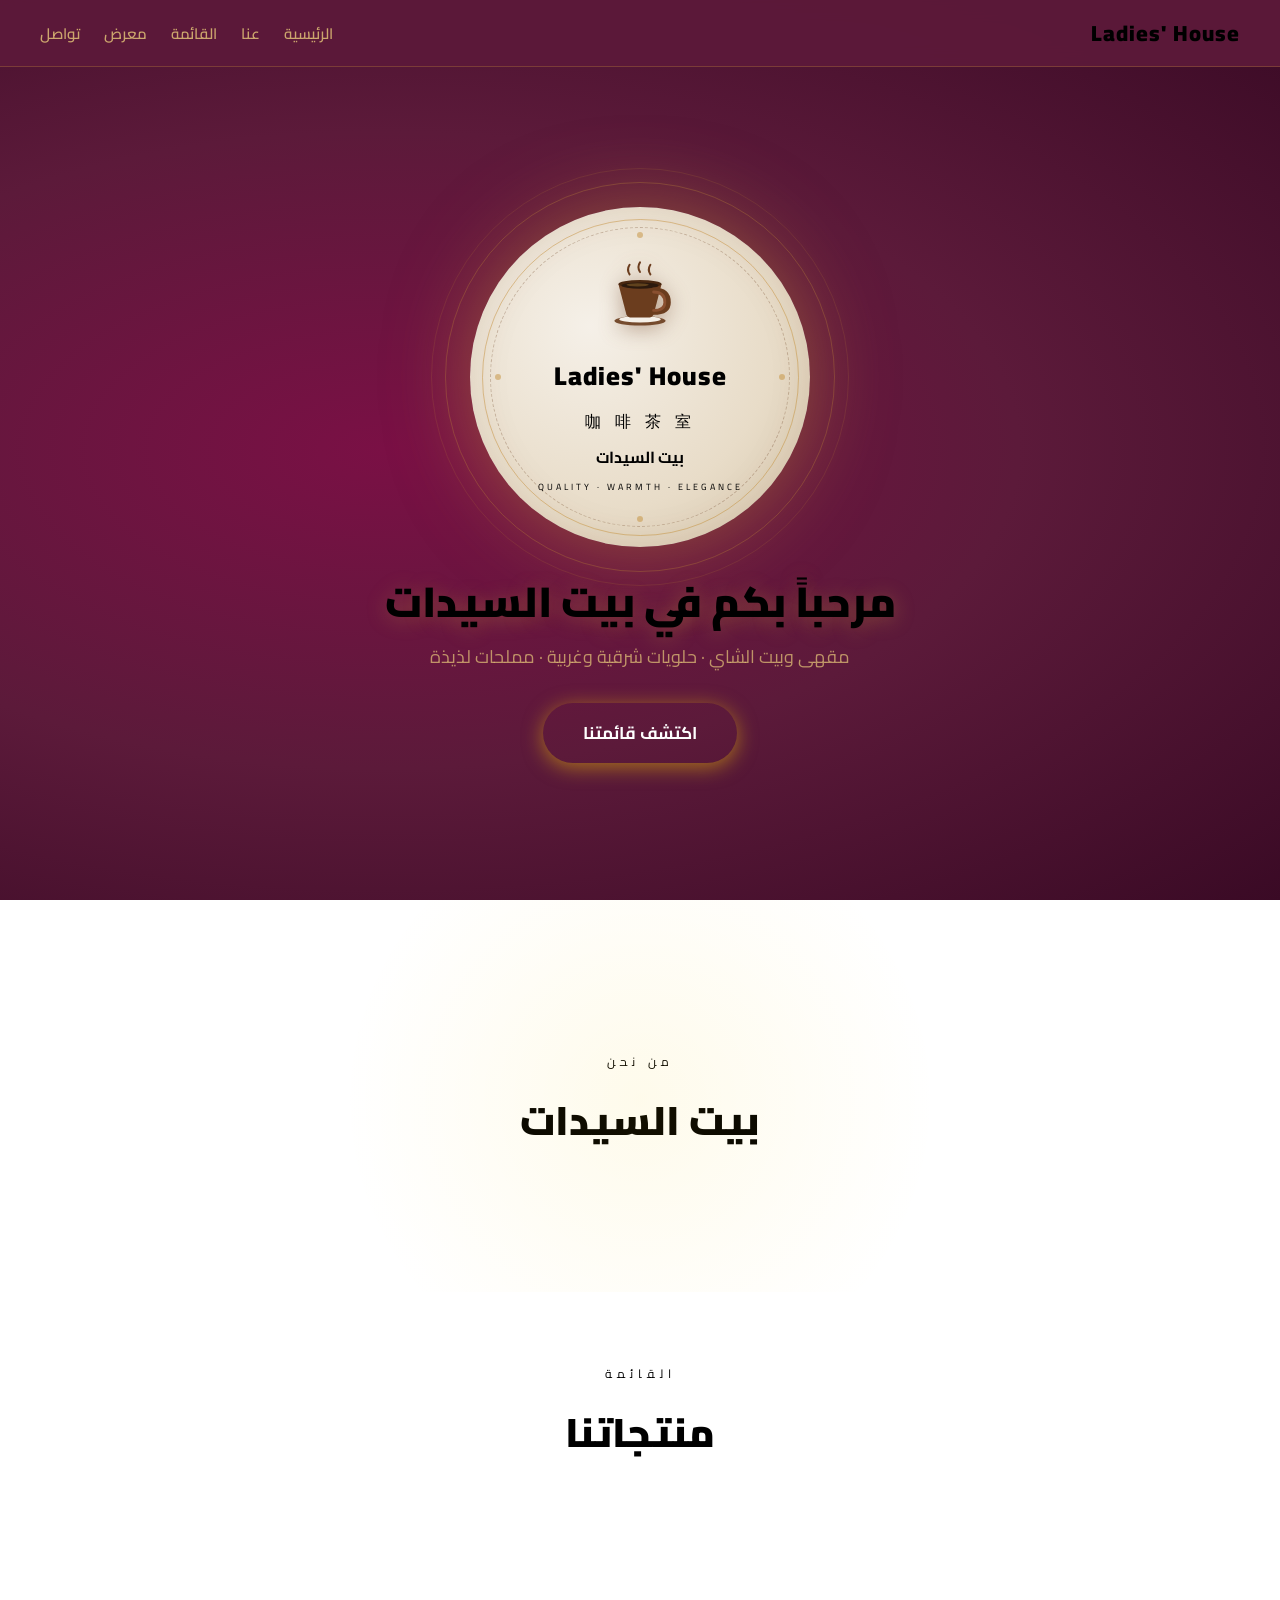
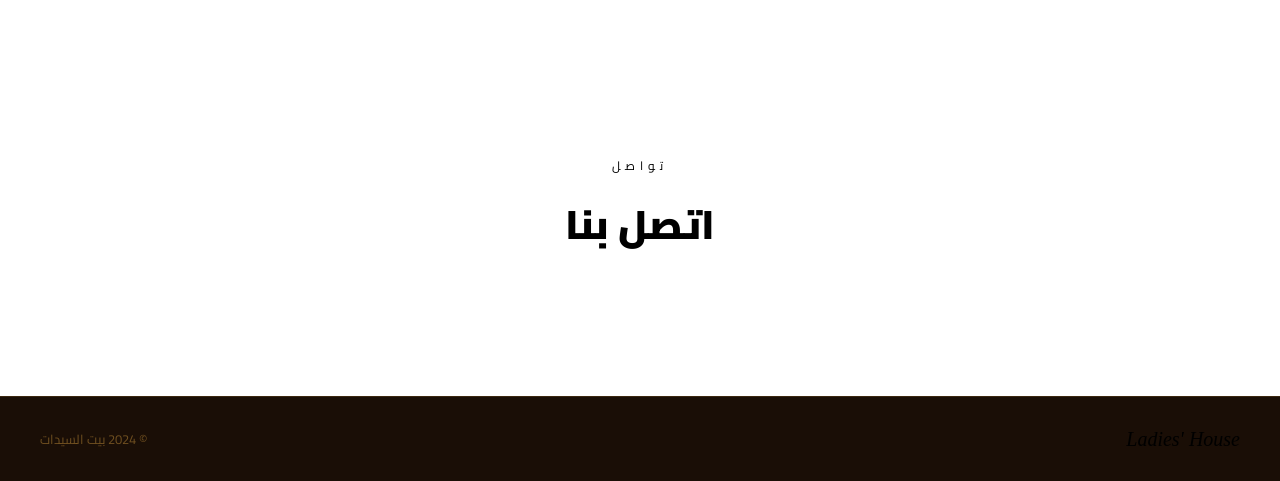
==== commit fb8cf6c8: "update" ====
--- a/public/index.html
+++ b/public/index.html
@@ -3,228 +3,13 @@
 <head>
 <meta charset="UTF-8">
 <meta name="viewport" content="width=device-width, initial-scale=1.0">
+<link rel="icon" type="image/png" href="/favicon.png">
 <title>Ladies' House | بيت السيدات</title>
+
+<link rel="stylesheet" href="style.css">
 <link href="https://fonts.googleapis.com/css2?family=Cairo:wght@400;600;700;900&display=swap" rel="stylesheet">
-<style>
-:root{
-  --cream:#fff8f0; --deep:#8b2757; --brown:#a0336a;
-  --gold:#f5c800;  --lgold:#ffe566; --rose:#ff6eb4;
-  --white:#fff;    --gray:#888;
-}
-*{margin:0;padding:0;box-sizing:border-box}
-html{scroll-behavior:smooth}
-body{background:var(--cream);font-family:'Cairo',sans-serif;color:var(--deep);direction:rtl}
-::-webkit-scrollbar{width:6px}
-::-webkit-scrollbar-track{background:var(--cream)}
-::-webkit-scrollbar-thumb{background:var(--gold);border-radius:3px}
+</head>
 
-/* ── NAV ── */
-nav{
-  position:fixed;top:0;width:100%;z-index:1000;
-  background:rgba(92,26,58,.96);backdrop-filter:blur(10px);
-  padding:12px 40px;display:flex;align-items:center;justify-content:space-between;
-  border-bottom:1px solid rgba(196,144,58,.3);
-  animation:slideDown .8s ease forwards;
-}
-@keyframes slideDown{from{transform:translateY(-100%)}to{transform:translateY(0)}}
-.nav-logo{font-family:'Cairo',sans-serif;font-weight:900;color:var(--lgold);font-size:22px;letter-spacing:1px}
-.nav-links{display:flex;gap:24px;list-style:none}
-.nav-links a{
-  color:rgba(232,201,122,.8);text-decoration:none;font-size:15px;font-weight:600;transition:.3s;position:relative;
-}
-.nav-links a::after{content:'';position:absolute;bottom:-3px;right:0;width:0;height:1.5px;background:var(--gold);transition:.3s}
-.nav-links a:hover{color:var(--lgold)}
-.nav-links a:hover::after{width:100%}
-
-/* ── HERO ── */
-#hero{
-  min-height:100vh;
-  background:radial-gradient(ellipse at 30% 50%,#7a1045,#5c1a3a 50%,#3a0a25 100%);
-  display:flex;flex-direction:column;align-items:center;justify-content:center;
-  position:relative;overflow:hidden;padding-top:70px;
-}
-.hero-particles{position:absolute;inset:0;pointer-events:none}
-.hero-particle{position:absolute;border-radius:50%;opacity:0;animation:floatP linear infinite}
-@keyframes floatP{0%{transform:translateY(100vh) rotate(0);opacity:0}10%{opacity:.6}90%{opacity:.3}100%{transform:translateY(-10vh) rotate(720deg);opacity:0}}
-.petal-canvas{position:absolute;inset:0;pointer-events:none;overflow:hidden}
-.hero-rings{position:relative;display:flex;align-items:center;justify-content:center;margin-bottom:30px}
-.glow-r{position:absolute;border-radius:50%;border:1px solid rgba(196,144,58,.3);animation:pulseR 3s ease-in-out infinite}
-@keyframes pulseR{0%,100%{transform:scale(1);opacity:.5}50%{transform:scale(1.03);opacity:1}}
-.logo-circle{
-  width:340px;height:340px;border-radius:50%;
-  background:radial-gradient(circle at 35% 35%,#f5f0e8,#e8dcc8 60%,#d4c4a8);
-  border:3px solid var(--gold);display:flex;align-items:center;justify-content:center;
-  position:relative;box-shadow:0 0 80px rgba(196,144,58,.5),inset 0 0 40px rgba(107,61,30,.1);
-  animation:logoAppear 1.5s cubic-bezier(.34,1.56,.64,1) forwards;opacity:0;transform:scale(.3) rotate(-10deg);
-}
-@keyframes logoAppear{to{opacity:1;transform:scale(1) rotate(0)}}
-.logo-circle::before{content:'';position:absolute;width:315px;height:315px;border-radius:50%;border:1px solid rgba(196,144,58,.5);animation:spinS 20s linear infinite}
-.logo-circle::after{content:'';position:absolute;width:298px;height:298px;border-radius:50%;border:1px dashed rgba(107,61,30,.3);animation:spinS 30s linear infinite reverse}
-@keyframes spinS{from{transform:rotate(0)}to{transform:rotate(360deg)}}
-.logo-svg{position:absolute;top:0;left:0;width:100%;height:100%}
-.logo-content{position:relative;z-index:2;display:flex;flex-direction:column;align-items:center;gap:6px;text-align:center}
-.cup-wrap{animation:floatC 4s ease-in-out infinite;animation-delay:1.5s;margin-bottom:4px}
-@keyframes floatC{0%,100%{transform:translateY(0)}50%{transform:translateY(-8px)}}
-.cup-svg{width:72px;height:72px;filter:drop-shadow(0 4px 10px rgba(107,61,30,.4))}
-.steam{animation:steam 2.5s ease-in-out infinite;transform-origin:bottom}
-.steam:nth-child(2){animation-delay:.4s}.steam:nth-child(3){animation-delay:.8s}
-@keyframes steam{0%{opacity:0;transform:translateY(0) scaleX(1)}30%{opacity:.8}100%{opacity:0;transform:translateY(-20px) scaleX(1.5)}}
-.t-en{font-family:'Cairo',sans-serif;font-weight:900;font-size:26px;color:var(--deep);letter-spacing:1px;opacity:0;transform:translateY(20px);animation:slideUp .8s ease forwards;animation-delay:1.8s}
-.divider-row{display:flex;align-items:center;gap:8px;opacity:0;animation:slideUp .8s ease forwards;animation-delay:2s}
-.div-line{width:56px;height:1.5px;background:linear-gradient(90deg,transparent,var(--gold),transparent)}
-.div-diamond{width:7px;height:7px;background:var(--gold);transform:rotate(45deg);animation:shimmer 2s ease-in-out infinite 2.5s}
-@keyframes shimmer{0%,100%{box-shadow:0 0 0 rgba(196,144,58,0)}50%{box-shadow:0 0 12px rgba(196,144,58,.8)}}
-.t-cn{font-size:16px;color:var(--brown);letter-spacing:5px;opacity:0;animation:slideUp .8s ease forwards;animation-delay:2.2s}
-.t-ar{font-size:16px;color:var(--brown);font-weight:700;opacity:0;animation:slideUp .8s ease forwards;animation-delay:2.3s}
-.t-tag{font-family:'Cairo',sans-serif;font-size:9px;color:var(--gold);letter-spacing:3px;text-transform:uppercase;opacity:0;animation:slideUp .8s ease forwards;animation-delay:2.5s}
-@keyframes slideUp{to{opacity:1;transform:translateY(0)}}
-.hero-text{text-align:center;opacity:0;animation:slideUp 1s ease forwards;animation-delay:2.8s}
-.hero-title{font-size:42px;color:var(--lgold);font-weight:900;line-height:1.2;text-shadow:0 2px 20px rgba(196,144,58,.4)}
-.hero-subtitle{font-size:18px;color:rgba(232,201,122,.7);margin-top:12px;font-weight:400}
-.hero-btn{
-  margin-top:30px;padding:14px 40px;background:linear-gradient(135deg,var(--gold),#a0722a);
-  color:white;border:none;border-radius:50px;font-size:17px;font-weight:700;
-  font-family:'Cairo',sans-serif;cursor:pointer;box-shadow:0 4px 20px rgba(245,200,0,.5);
-  transition:.3s;text-decoration:none;display:inline-block;
-  animation:slideUp 1s ease forwards;animation-delay:3.2s;opacity:0;
-}
-.hero-btn:hover{transform:translateY(-3px);box-shadow:0 8px 30px rgba(196,144,58,.7)}
-
-/* ── SECTION HEADER ── */
-.sec-header{text-align:center;padding:70px 20px 40px}
-.sec-label{font-family:'Cairo',sans-serif;font-size:12px;letter-spacing:5px;text-transform:uppercase;color:var(--gold);margin-bottom:10px}
-.sec-title{font-size:40px;font-weight:900;color:var(--deep);margin-bottom:12px}
-.sec-line{width:80px;height:2px;background:linear-gradient(90deg,transparent,var(--gold),transparent);margin:0 auto}
-
-/* ── ABOUT ── */
-#about{background:var(--deep);padding:80px 40px;text-align:center;position:relative;overflow:hidden}
-#about::before{content:'';position:absolute;top:-100px;left:50%;transform:translateX(-50%);width:600px;height:600px;border-radius:50%;background:radial-gradient(circle,rgba(245,200,0,.08),transparent 70%);pointer-events:none}
-.about-grid{display:grid;grid-template-columns:repeat(4,1fr);gap:24px;max-width:1100px;margin:40px auto 0}
-.about-card{background:rgba(255,255,255,.05);border:1px solid rgba(196,144,58,.2);border-radius:16px;padding:28px 18px;transition:.4s}
-.about-card:hover{transform:translateY(-6px);background:rgba(196,144,58,.08);border-color:var(--gold)}
-.about-icon{font-size:34px;margin-bottom:12px}
-.about-card h3{color:var(--lgold);font-size:18px;font-weight:700;margin-bottom:8px}
-.about-card p{color:rgba(232,201,122,.6);font-size:14px;line-height:1.6}
-
-/* ── MENU ── */
-#menu{background:var(--cream);padding:0 40px 80px}
-.cat-tabs{display:flex;gap:10px;justify-content:center;flex-wrap:wrap;padding:20px 0 40px}
-.cat-btn{
-  padding:9px 20px;border-radius:50px;border:1.5px solid var(--gold);
-  background:transparent;color:var(--brown);font-size:14px;font-weight:700;
-  font-family:'Noto Naskh Arabic',serif;cursor:pointer;transition:.3s;
-}
-.cat-btn.active,.cat-btn:hover{background:var(--gold);color:white;border-color:var(--gold)}
-
-/* ── مملحات special badge ── */
-.cat-btn[data-cat="مملحات"]{
-  border-color:#e07b3a;color:#8b4513;
-}
-.cat-btn[data-cat="مملحات"].active,
-.cat-btn[data-cat="مملحات"]:hover{
-  background:linear-gradient(135deg,#e07b3a,#b85a18);
-  border-color:#e07b3a;color:white;
-}
-
-.products-grid{display:grid;grid-template-columns:repeat(auto-fill,minmax(280px,1fr));gap:24px;max-width:1200px;margin:0 auto}
-.product-card{background:white;border-radius:20px;overflow:hidden;box-shadow:0 4px 20px rgba(44,26,14,.08);transition:.4s;cursor:pointer;opacity:0;transform:translateY(30px)}
-.product-card.visible{opacity:1;transform:translateY(0)}
-.product-card:hover{transform:translateY(-8px);box-shadow:0 12px 40px rgba(107,61,30,.2)}
-.product-card.hidden{display:none}
-.card-img-wrap{overflow:hidden;position:relative}
-.card-img{width:100%;height:220px;object-fit:cover;transition:.4s}
-.product-card:hover .card-img{transform:scale(1.05)}
-
-/* مملحات card accent */
-.product-card[data-cat="مملحات"] .card-img-wrap::after{
-  content:'🧂 مملحات';
-  position:absolute;top:10px;left:10px;
-  background:linear-gradient(135deg,#e07b3a,#b85a18);
-  color:white;font-size:11px;font-weight:700;padding:3px 10px;
-  border-radius:20px;font-family:'Noto Naskh Arabic',serif;
-}
-
-.card-body{padding:16px 18px 18px}
-.card-cat{font-size:11px;font-weight:700;color:var(--gold);letter-spacing:1px;text-transform:uppercase;margin-bottom:6px}
-.product-card[data-cat="مملحات"] .card-cat{color:#e07b3a}
-.card-name{font-size:19px;font-weight:900;color:var(--deep);margin-bottom:6px}
-.card-desc{font-size:14px;color:var(--gray);line-height:1.5}
-
-/* ── مملحات FEATURED BANNER ── */
-.malhat-banner{
-  max-width:1200px;margin:0 auto 32px;
-  background:linear-gradient(135deg,#3d1a08,#6b3d1e 50%,#3d1a08);
-  border-radius:20px;padding:28px 36px;
-  display:flex;align-items:center;gap:24px;
-  border:1px solid rgba(224,123,58,.4);
-  box-shadow:0 8px 32px rgba(107,61,30,.25);
-  opacity:0;transform:translateY(30px);transition:.7s;
-}
-.malhat-banner.visible{opacity:1;transform:translateY(0)}
-.malhat-banner-icon{font-size:52px;flex-shrink:0}
-.malhat-banner-text h2{
-  font-family:'Noto Naskh Arabic',serif;font-weight:900;font-size:26px;
-  color:#e8c97a;margin-bottom:6px;
-}
-.malhat-banner-text p{
-  font-size:15px;color:rgba(232,201,122,.65);line-height:1.6;
-}
-.malhat-banner-dishes{
-  margin-right:auto;display:flex;gap:10px;
-}
-.malhat-dish-badge{
-  padding:6px 14px;background:rgba(224,123,58,.15);
-  border:1px solid rgba(224,123,58,.4);border-radius:20px;
-  font-size:13px;font-weight:600;color:#e8c97a;white-space:nowrap;
-}
-
-/* ── GALLERY ── */
-#gallery{background:#f0ebe1;padding:80px 40px}
-.gallery-grid{display:grid;grid-template-columns:repeat(4,1fr);grid-auto-rows:200px;gap:12px;max-width:1200px;margin:0 auto}
-.g-item{border-radius:12px;overflow:hidden;cursor:pointer;position:relative}
-.g-item:nth-child(1){grid-column:span 2;grid-row:span 2}
-.g-item:nth-child(4){grid-row:span 2}
-.g-item img{width:100%;height:100%;object-fit:cover;transition:.5s}
-.g-item:hover img{transform:scale(1.1)}
-.g-item::after{content:'';position:absolute;inset:0;background:linear-gradient(to top,rgba(44,26,14,.5),transparent);opacity:0;transition:.3s}
-.g-item:hover::after{opacity:1}
-
-/* ── CONTACT ── */
-#contact{background:var(--deep);padding:80px 40px;text-align:center}
-.contact-cards{display:flex;gap:24px;justify-content:center;flex-wrap:wrap;margin-top:40px}
-.contact-card{background:rgba(255,255,255,.05);border:1px solid rgba(196,144,58,.25);border-radius:16px;padding:28px 32px;min-width:220px;transition:.3s}
-.contact-card:hover{background:rgba(196,144,58,.1);border-color:var(--gold);transform:translateY(-4px)}
-.contact-card .ci{font-size:32px;margin-bottom:10px}
-.contact-card h4{color:var(--lgold);font-size:18px;font-weight:700;margin-bottom:6px}
-.contact-card p{color:rgba(232,201,122,.6);font-size:15px}
-
-/* ── FOOTER ── */
-footer{background:#1a0e06;padding:30px 40px;display:flex;align-items:center;justify-content:space-between;border-top:1px solid rgba(196,144,58,.2)}
-.footer-logo{font-family:'Playfair Display',serif;font-style:italic;color:var(--lgold);font-size:20px}
-.footer-copy{color:rgba(196,144,58,.5);font-size:13px}
-
-/* ── LIGHTBOX ── */
-.lightbox{position:fixed;inset:0;background:rgba(0,0,0,.92);display:none;align-items:center;justify-content:center;z-index:9999}
-.lightbox.open{display:flex}
-.lightbox img{max-width:90vw;max-height:85vh;border-radius:12px;border:2px solid var(--gold)}
-.lb-close{position:absolute;top:20px;left:20px;color:white;font-size:36px;cursor:pointer;width:50px;height:50px;display:flex;align-items:center;justify-content:center;background:rgba(255,255,255,.1);border-radius:50%;transition:.3s}
-.lb-close:hover{background:var(--gold)}
-
-.reveal{opacity:0;transform:translateY(40px);transition:.8s ease}
-.reveal.visible{opacity:1;transform:translateY(0)}
-
-@media(max-width:768px){
-  .about-grid{grid-template-columns:1fr 1fr}
-  .gallery-grid{grid-template-columns:repeat(2,1fr)}
-  .gallery-grid .g-item:nth-child(1),.gallery-grid .g-item:nth-child(4){grid-column:span 1;grid-row:span 1}
-  nav{padding:10px 20px}.nav-links{gap:14px}
-  .hero-title{font-size:28px}
-  #about,#menu,#gallery,#contact{padding-left:20px;padding-right:20px}
-  .malhat-banner{flex-direction:column;text-align:center}
-  .malhat-banner-dishes{margin-right:0;justify-content:center;flex-wrap:wrap}
-}
-</style>
-</head>
 <body>
 
 <nav>
@@ -242,36 +27,44 @@
 <section id="hero">
   <div class="hero-particles" id="hParticles"></div>
   <div class="petal-canvas" id="petalCanvas"></div>
+
   <div class="hero-rings">
     <div class="glow-r" style="width:390px;height:390px"></div>
     <div class="glow-r" style="width:418px;height:418px;animation-delay:.5s;border-color:rgba(196,144,58,.15)"></div>
+
     <div class="logo-circle">
       <svg class="logo-svg" viewBox="0 0 340 340">
-        <defs><path id="cr" d="M170,170 m-142,0 a142,142 0 1,1 284,0 a142,142 0 1,1 -284,0"/></defs>
+        <defs>
+          <path id="cr" d="M170,170 m-142,0 a142,142 0 1,1 284,0 a142,142 0 1,1 -284,0"/>
+        </defs>
+
         <g style="animation:spinS 25s linear infinite,rShow 1s ease 2.5s forwards;transform-origin:170px 170px;opacity:0">
           <text font-family="Playfair Display,serif" font-size="11.5" fill="#c4903a" letter-spacing="3">
-            <textPath href="#cr">✦  EST. 2024  ✦  LADIES' HOUSE  ✦  بيت السيدات  ✦  咖啡茶室  ✦</textPath>
+            <textPath href="#cr">
+              ✦ EST. 2024 ✦ LADIES' HOUSE ✦ بيت السيدات ✦ 咖啡茶室 ✦
+            </textPath>
           </text>
         </g>
+
         <g opacity=".5">
           <circle cx="170" cy="28" r="3" fill="#c4903a"/>
           <circle cx="312" cy="170" r="3" fill="#c4903a"/>
           <circle cx="170" cy="312" r="3" fill="#c4903a"/>
           <circle cx="28" cy="170" r="3" fill="#c4903a"/>
         </g>
-        <g style="opacity:0;animation:fadeIn 1s ease 1.5s forwards">
-          <g transform="translate(62,126)" opacity=".7">
-            <ellipse cx="0" cy="-9" rx="5.5" ry="8.5" fill="#d4a0b0"/><ellipse cx="0" cy="-9" rx="5.5" ry="8.5" fill="#d4a0b0" transform="rotate(72)"/><ellipse cx="0" cy="-9" rx="5.5" ry="8.5" fill="#d4a0b0" transform="rotate(144)"/><ellipse cx="0" cy="-9" rx="5.5" ry="8.5" fill="#d4a0b0" transform="rotate(216)"/><ellipse cx="0" cy="-9" rx="5.5" ry="8.5" fill="#d4a0b0" transform="rotate(288)"/><circle r="3" fill="#c4903a"/>
-          </g>
-          <g transform="translate(278,126)" opacity=".7">
-            <ellipse cx="0" cy="-9" rx="5.5" ry="8.5" fill="#d4a0b0"/><ellipse cx="0" cy="-9" rx="5.5" ry="8.5" fill="#d4a0b0" transform="rotate(72)"/><ellipse cx="0" cy="-9" rx="5.5" ry="8.5" fill="#d4a0b0" transform="rotate(144)"/><ellipse cx="0" cy="-9" rx="5.5" ry="8.5" fill="#d4a0b0" transform="rotate(216)"/><ellipse cx="0" cy="-9" rx="5.5" ry="8.5" fill="#d4a0b0" transform="rotate(288)"/><circle r="3" fill="#c4903a"/>
-          </g>
-        </g>
+
       </svg>
+
       <div class="logo-content">
         <div class="cup-wrap" id="cupEl">
+          <!-- cup svg 그대로 -->
           <svg class="cup-svg" viewBox="0 0 90 90">
-            <g><path class="steam" d="M32 18 Q28 12 32 6" stroke="#6b3d1e" stroke-width="2.5" fill="none" stroke-linecap="round"/><path class="steam" d="M45 15 Q41 9 45 3" stroke="#6b3d1e" stroke-width="2.5" fill="none" stroke-linecap="round"/><path class="steam" d="M58 18 Q54 12 58 6" stroke="#6b3d1e" stroke-width="2.5" fill="none" stroke-linecap="round"/></g>
+            <g>
+              <path class="steam" d="M32 18 Q28 12 32 6" stroke="#6b3d1e" stroke-width="2.5" fill="none" stroke-linecap="round"/>
+              <path class="steam" d="M45 15 Q41 9 45 3" stroke="#6b3d1e" stroke-width="2.5" fill="none" stroke-linecap="round"/>
+              <path class="steam" d="M58 18 Q54 12 58 6" stroke="#6b3d1e" stroke-width="2.5" fill="none" stroke-linecap="round"/>
+            </g>
+
             <ellipse cx="45" cy="76" rx="32" ry="6" fill="#6b3d1e" opacity=".9"/>
             <ellipse cx="45" cy="74" rx="26" ry="4" fill="#f5f0e8"/>
             <path d="M18 30 L72 30 L62 68 Q60 72 55 72 L35 72 Q30 72 28 68 Z" fill="#6b3d1e"/>
@@ -282,14 +75,15 @@
             <path d="M62 40 Q76 40 76 53 Q76 63 62 63" stroke="#8a5030" stroke-width="3.5" fill="none" stroke-linecap="round"/>
           </svg>
         </div>
+
         <div class="t-en">Ladies' House</div>
-        <div class="divider-row"><div class="div-line"></div><div class="div-diamond"></div><div class="div-line"></div></div>
         <div class="t-cn">咖 啡 茶 室</div>
         <div class="t-ar">بيت السيدات</div>
         <div class="t-tag">Quality · Warmth · Elegance</div>
       </div>
     </div>
   </div>
+
   <div class="hero-text">
     <div class="hero-title">مرحباً بكم في بيت السيدات</div>
     <div class="hero-subtitle">مقهى وبيت الشاي · حلويات شرقية وغربية · مملحات لذيذة</div>
@@ -299,223 +93,59 @@
 
 <!-- ABOUT -->
 <section id="about">
-  <div class="sec-header reveal">
-    <div class="sec-label" style="color:var(--lgold)">من نحن</div>
-    <div class="sec-title" style="color:var(--lgold)">بيت السيدات</div>
-    <div class="sec-line" style="background:linear-gradient(90deg,transparent,var(--lgold),transparent)"></div>
-  </div>
-  <div class="about-grid reveal">
-    <div class="about-card"><div class="about-icon">☕</div><h3>قهوة وشاي فاخر</h3><p>أفضل أنواع القهوة والشاي لتجربة لا تُنسى</p></div>
-    <div class="about-card"><div class="about-icon">🍰</div><h3>حلويات متنوعة</h3><p>من الكنافة الشرقية إلى التشيز كيك الغربي</p></div>
-    <div class="about-card"><div class="about-icon">🧂</div><h3>مملحات لذيذة</h3><p>أطباق مملحة متنوعة من غراتان وشخشوخة وأكثر</p></div>
-    <div class="about-card"><div class="about-icon">🌸</div><h3>أجواء أنثوية</h3><p>مكان مصمم خصيصاً للسيدات بديكور أنيق ودافئ</p></div>
+  <div class="sec-header">
+    <div class="sec-label">من نحن</div>
+    <div class="sec-title">بيت السيدات</div>
+    <div class="sec-line"></div>
   </div>
 </section>
 
 <!-- MENU -->
 <section id="menu">
-  <div class="sec-header reveal">
-    <div class="sec-label">استكشف</div>
-    <div class="sec-title">قائمتنا</div>
+  <div class="sec-header">
+    <div class="sec-label">القائمة</div>
+    <div class="sec-title">منتجاتنا</div>
     <div class="sec-line"></div>
   </div>
-
-  <!-- مملحات BANNER — shown when مملحات tab active or always -->
-  <div class="malhat-banner reveal" id="malhatBanner">
-    <div class="malhat-banner-icon">🧂</div>
-    <div class="malhat-banner-text">
-      <h2>قسم المملحات — جديد! 🆕</h2>
-      <p>أضفنا قسماً خاصاً بالأطباق المملحة اللذيذة<br>من وصفات تقليدية وأطباق مميزة تناسب كل الأذواق</p>
-    </div>
-    <div class="malhat-banner-dishes">
-      <span class="malhat-dish-badge">🍲 شخشوخة</span>
-      <span class="malhat-dish-badge">🧀 غراتان</span>
-      <span class="malhat-dish-badge">🍽️ وجبات خفيفة</span>
-    </div>
-  </div>
-
-  <div class="cat-tabs reveal" id="catTabs"></div>
-  <div class="products-grid" id="productsGrid"></div>
-</section>
-
-<!-- GALLERY -->
-<section id="gallery">
-  <div class="sec-header reveal">
-    <div class="sec-label">صورنا</div>
-    <div class="sec-title">معرض الصور</div>
-    <div class="sec-line"></div>
-  </div>
-  <div class="gallery-grid" id="galleryGrid"></div>
 </section>
 
 <!-- CONTACT -->
 <section id="contact">
-  <div class="sec-header reveal">
-    <div class="sec-label" style="color:var(--lgold)">تواصل معنا</div>
-    <div class="sec-title" style="color:var(--lgold)">نحن هنا لك</div>
-    <div class="sec-line" style="background:linear-gradient(90deg,transparent,var(--lgold),transparent)"></div>
-  </div>
-  <div class="contact-cards reveal">
-    <div class="contact-card"><div class="ci">📍</div><h4>العنوان</h4><p dir="rtl">جزائر &ndash; جلفة &ndash; حاسي بحبح</p></div>
-    <div class="contact-card"><div class="ci">📱</div><h4>واتساب</h4><p dir="ltr" style="unicode-bidi:plaintext">0676 36 41 62</p></div>
-    <div class="contact-card"><div class="ci">📸</div><h4>إنستغرام</h4><p dir="ltr" style="unicode-bidi:plaintext">@ladieshouse70__</p></div>
-    <div class="contact-card"><div class="ci">🕐</div><h4>أوقات العمل</h4><p>١٠ص – ١١م يومياً</p></div>
+  <div class="sec-header">
+    <div class="sec-label">تواصل</div>
+    <div class="sec-title">اتصل بنا</div>
+    <div class="sec-line"></div>
   </div>
 </section>
 
 <footer>
   <div class="footer-logo">Ladies' House</div>
-  <div class="footer-copy">© 2024 بيت السيدات · جميع الحقوق محفوظة</div>
+  <div class="footer-copy">© 2024 بيت السيدات</div>
 </footer>
 
 <div class="lightbox" id="lightbox" onclick="closeLB()">
-  <div class="lb-close" onclick="closeLB()">✕</div>
-  <img id="lbImg" src="" alt="">
+  <div class="lb-close">✕</div>
+  <img id="lbImg" src="">
 </div>
 
+<!-- CSS animations -->
 <style>
-@keyframes spinS{from{transform:rotate(0)}to{transform:rotate(360deg)}}
-@keyframes rShow{to{opacity:1}}
-@keyframes fadeIn{to{opacity:1}}
+@keyframes spinS {
+  from { transform: rotate(0); }
+  to { transform: rotate(360deg); }
+}
+
+@keyframes rShow {
+  to { opacity: 1; }
+}
+
+@keyframes fadeIn {
+  to { opacity: 1; }
+}
 </style>
 
-<script>
-const products = [{"img": "kanafa_big", "name": "كنافة بالمكسرات", "cat": "حلويات شرقية", "desc": "كنافة مقرمشة بالفستق والكاجو والشوكولاتة"}, {"img": "baqlawa", "name": "بقلاوة بالفستق", "cat": "حلويات شرقية", "desc": "بقلاوة هشة محشوة بالفستق الطازج"}, {"img": "kanafa_tray", "name": "كنافة بالشوكولاتة", "cat": "حلويات شرقية", "desc": "كنافة متنوعة بصوص الشوكولاتة والمتشا"}, {"img": "desert_cup1", "name": "ديسيرت الفراولة", "cat": "ديسيرت", "desc": "كريمة ناعمة مع فراولة طازجة ومتشا"}, {"img": "desert_cup2", "name": "ديسيرت كوباية", "cat": "ديسيرت", "desc": "طبقات كريمة وفراولة منعشة"}, {"img": "desert_cup3", "name": "ديسيرت فراولة", "cat": "ديسيرت", "desc": "فراولة مع كريمة طرية وفستق"}, {"img": "cheesecake", "name": "تشيز كيك متنوع", "cat": "كيك وتشيز كيك", "desc": "بنكهات الأوريو والمتشا والفراولة"}, {"img": "cheesecake2", "name": "تشيز كيك مشكل", "cat": "كيك وتشيز كيك", "desc": "تشيز كيك كريمي بتوبينج مشكل"}, {"img": "cake_strawberry", "name": "كيك الفراولة", "cat": "كيك وتشيز كيك", "desc": "كيك فراولة مع كريمة وفستق"}, {"img": "tiramisu", "name": "تيراميسو", "cat": "كيك وتشيز كيك", "desc": "تيراميسو إيطالي كلاسيكي"}, {"img": "mochi1", "name": "موتشي فاكهة", "cat": "موتشي", "desc": "موتشي ياباني بالمانغو والشوكولاتة"}, {"img": "mochi2", "name": "موتشي مانغو", "cat": "موتشي", "desc": "موتشي طازج بالمانغو الملون"}, {"img": "crepe", "name": "كريب شوكولاتة", "cat": "كريب", "desc": "كريب بالشوكولاتة والنوتيلا"}, {"img": "crepe2", "name": "كريب متشا", "cat": "كريب", "desc": "كريب بصوص المتشا والشوكولاتة"}, {"img": "gratin", "name": "غراتان البطاطا", "cat": "مملحات", "desc": "غراتان بطاطا بالجبن الذهبي المذاب في طاجين فخاري"}, {"img": "food1", "name": "طبق الشخشوخة", "cat": "مملحات", "desc": "طبق تقليدي جزائري أصيل بالدجاج والبيض والخضروات"}, {"img": "drinks", "name": "مشروبات الشاي والقهوة", "cat": "مشروبات", "desc": "شاي بالحليب وقهوة بالنعناع"}, {"img": "hotchoc", "name": "شوكولاتة ساخنة", "cat": "مشروبات", "desc": "شوكولاتة ساخنة كريمية مع قهوة وكيكة تفاح"}, {"img": "mojito", "name": "موهيتو", "cat": "مشروبات", "desc": "موهيتو منعش بالنعناع والليمون والثلج"}, {"img": "strawberry_drink", "name": "شراب فراولة فريش", "cat": "مشروبات", "desc": "شراب فراولة طازجة مثلج مع صوص الفراولة"}, {"img": "strawberry_cake2", "name": "كيك فراولة مع وردة", "cat": "كيك وتشيز كيك", "desc": "كيك فراولة كريمي مزين بالوردة وفستق"}, {"img": "fruit_cake", "name": "كعكة الفواكه", "cat": "كيك وتشيز كيك", "desc": "تشيز كيك بالكريمة وتوبينج فراولة وليمون ومانغو"}, {"img": "cherry_tart", "name": "تارت الكرز", "cat": "كيك وتشيز كيك", "desc": "تارت بكريمة الفانيليا وحبات الكرز الطازجة"}, {"img": "soup", "name": "شوربة بالجبن", "cat": "مملحات", "desc": "شوربة دافئة بالجبن المبشور مع خبز محمص"}, {"img": "rice_fries", "name": "أرز بالدجاج وفريت", "cat": "مملحات", "desc": "أرز بالأعشاب مع دجاج بصوص كريمي وبطاطا مقلية"}, {"img": "maskoutcha", "name": "مسكوتشا", "cat": "ديسيرت", "desc": "كعكة جوز الهند الفاخرة بمسحوق السكر"}];
-const imgs = {
-  "kanafa_big": "[data-uri]",
-  "baqlawa": "[data-uri]",
-  "desert_cup1": "[data-uri]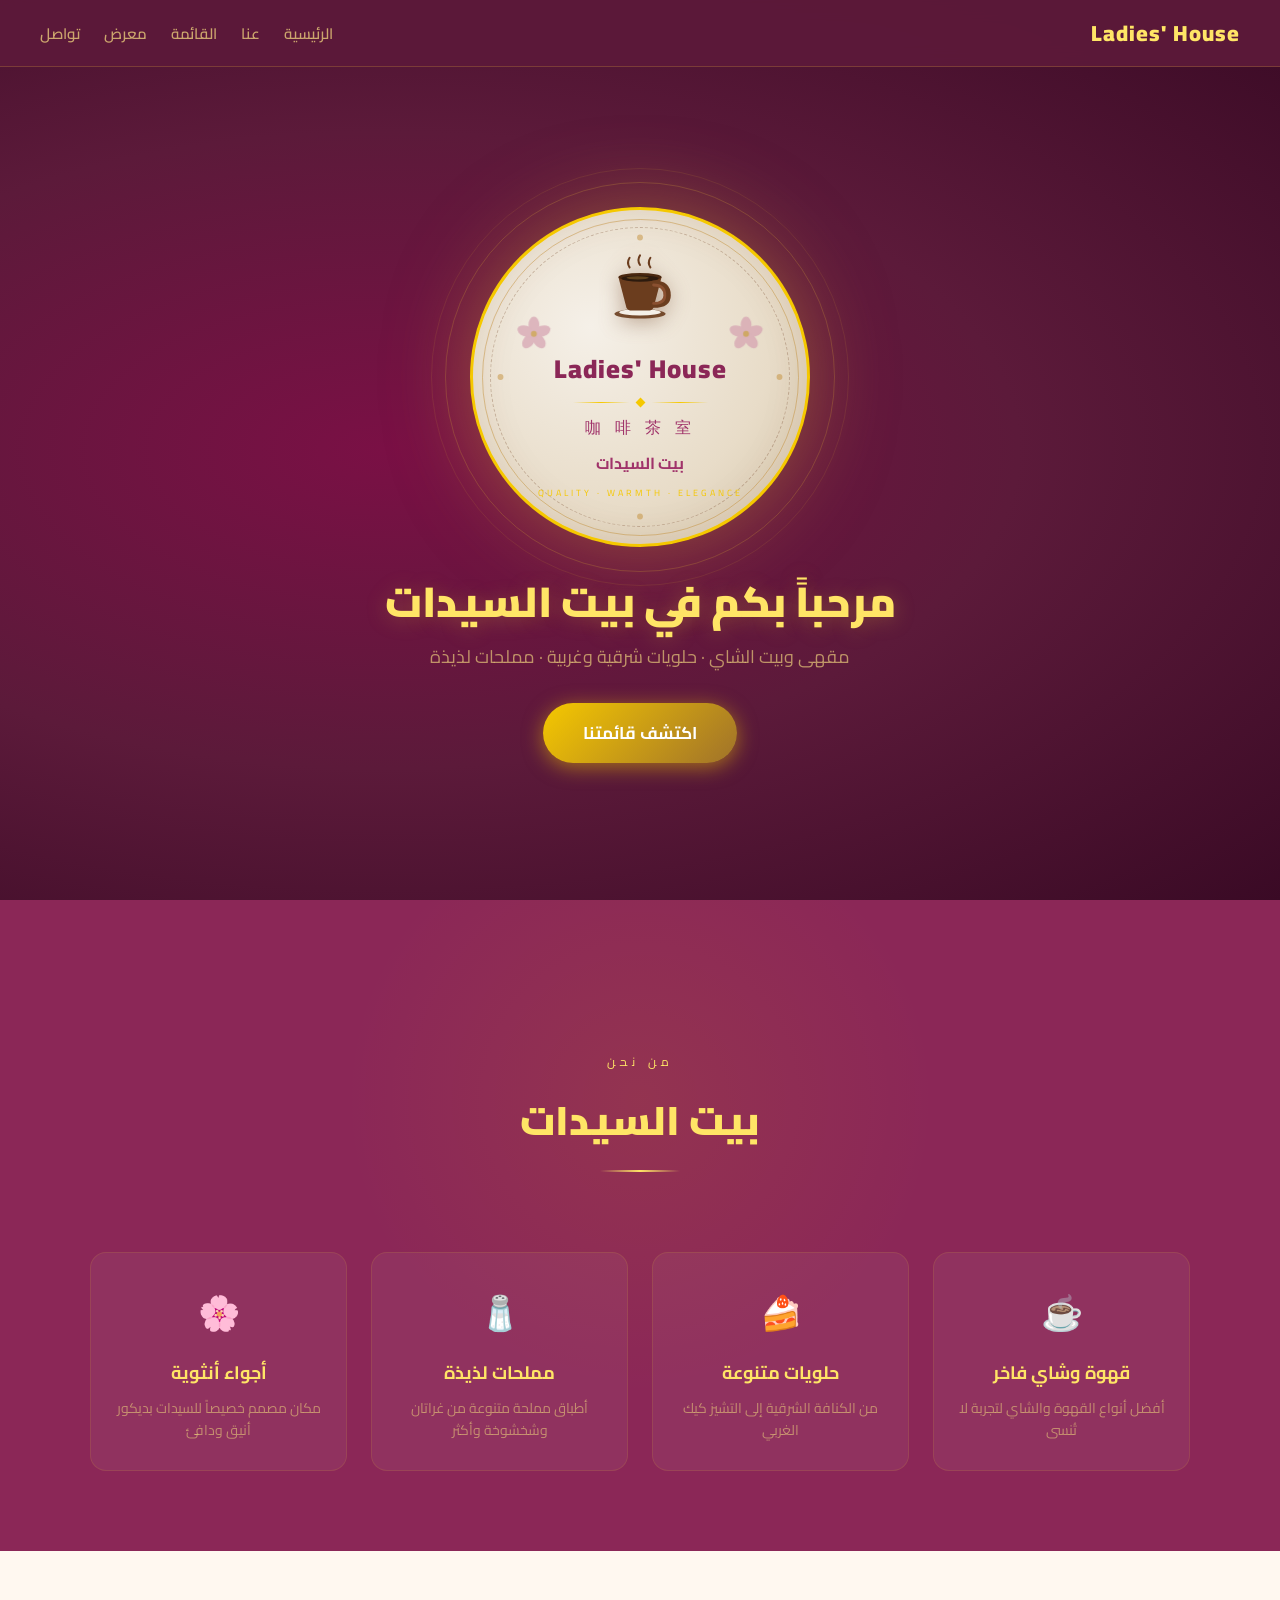
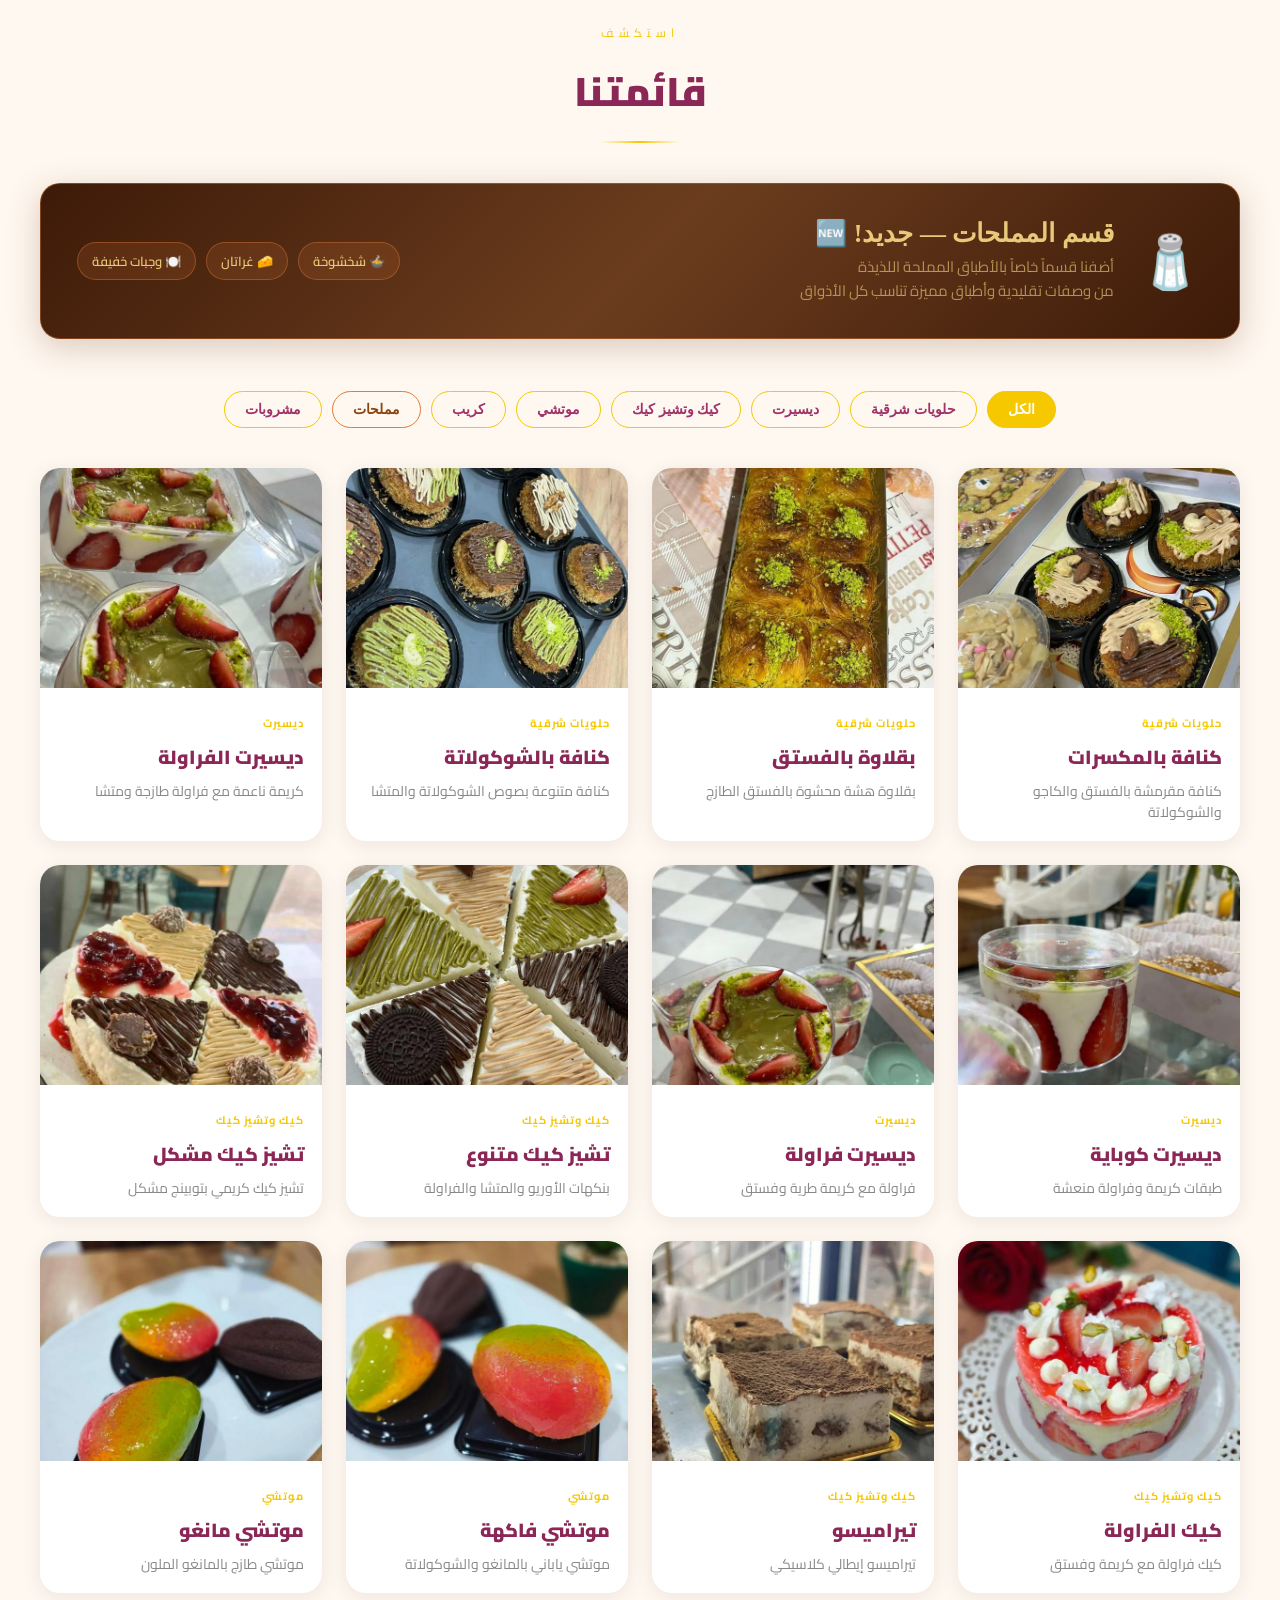
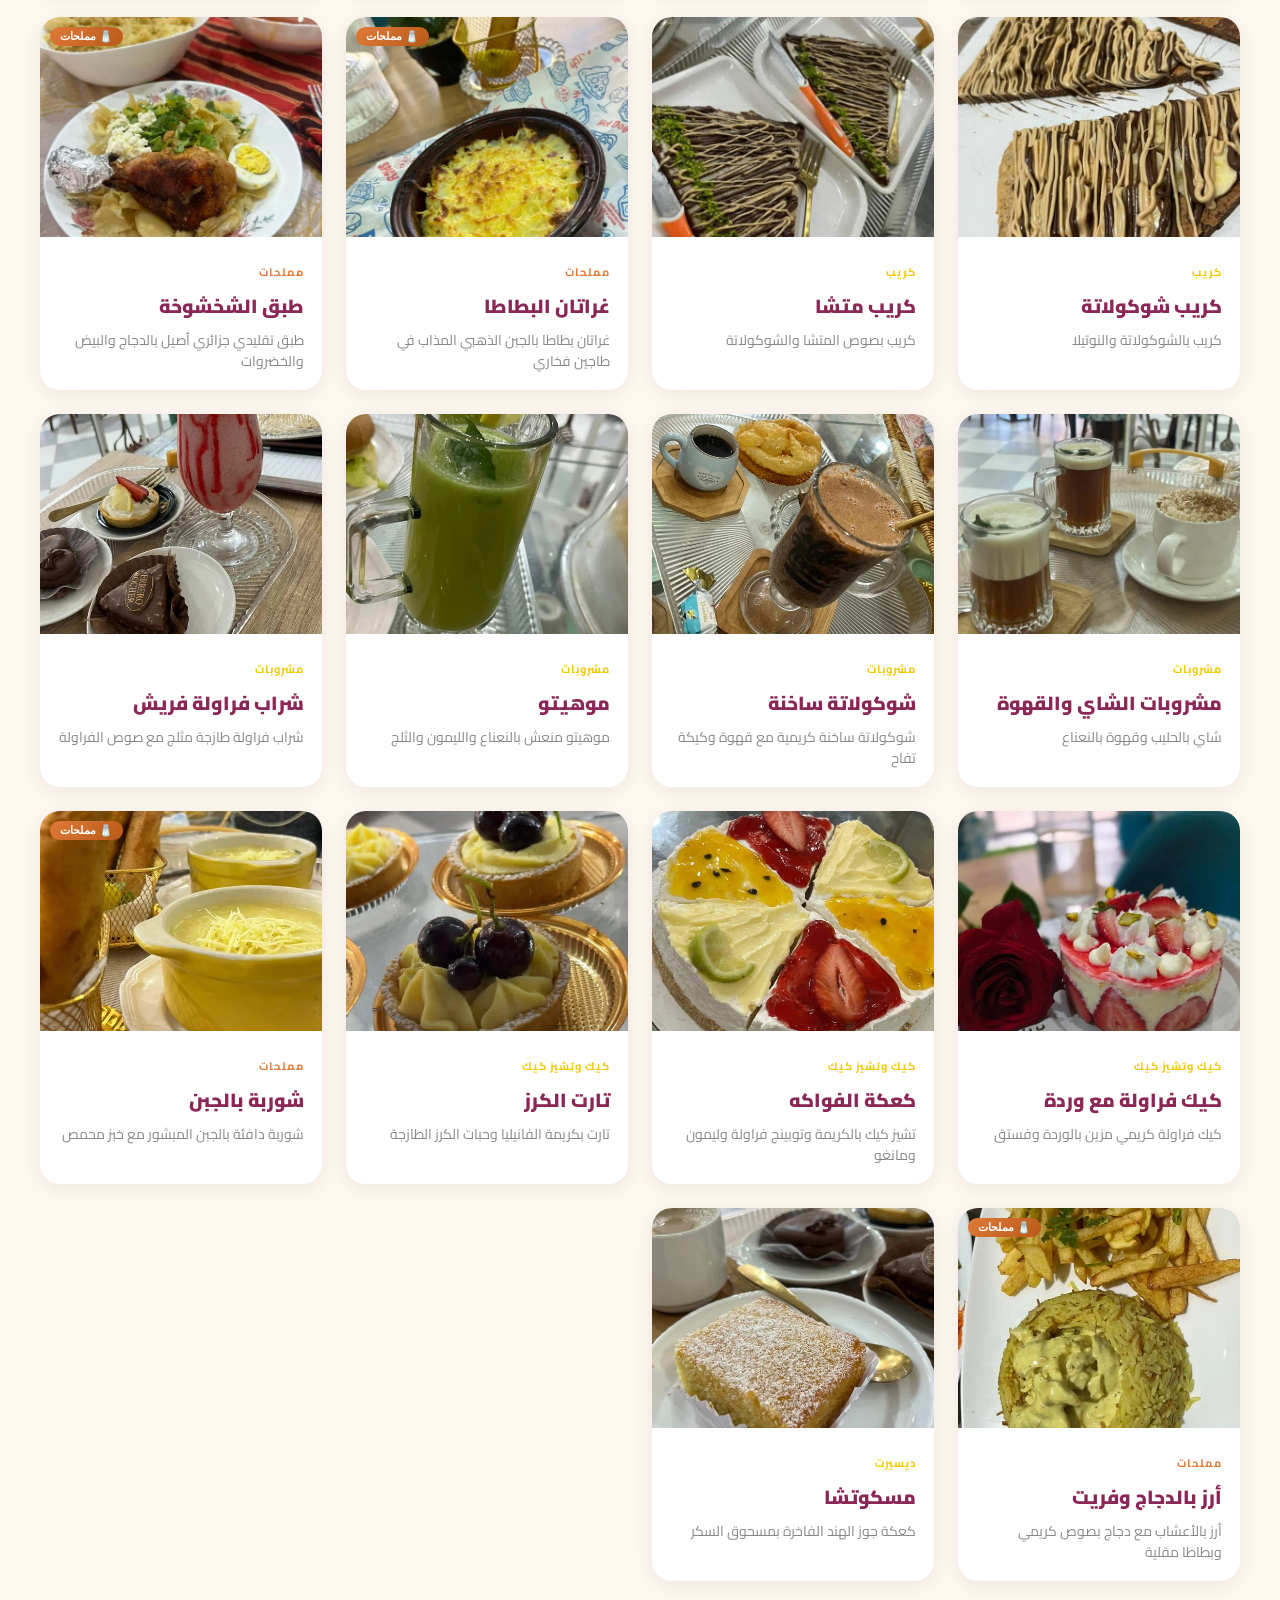
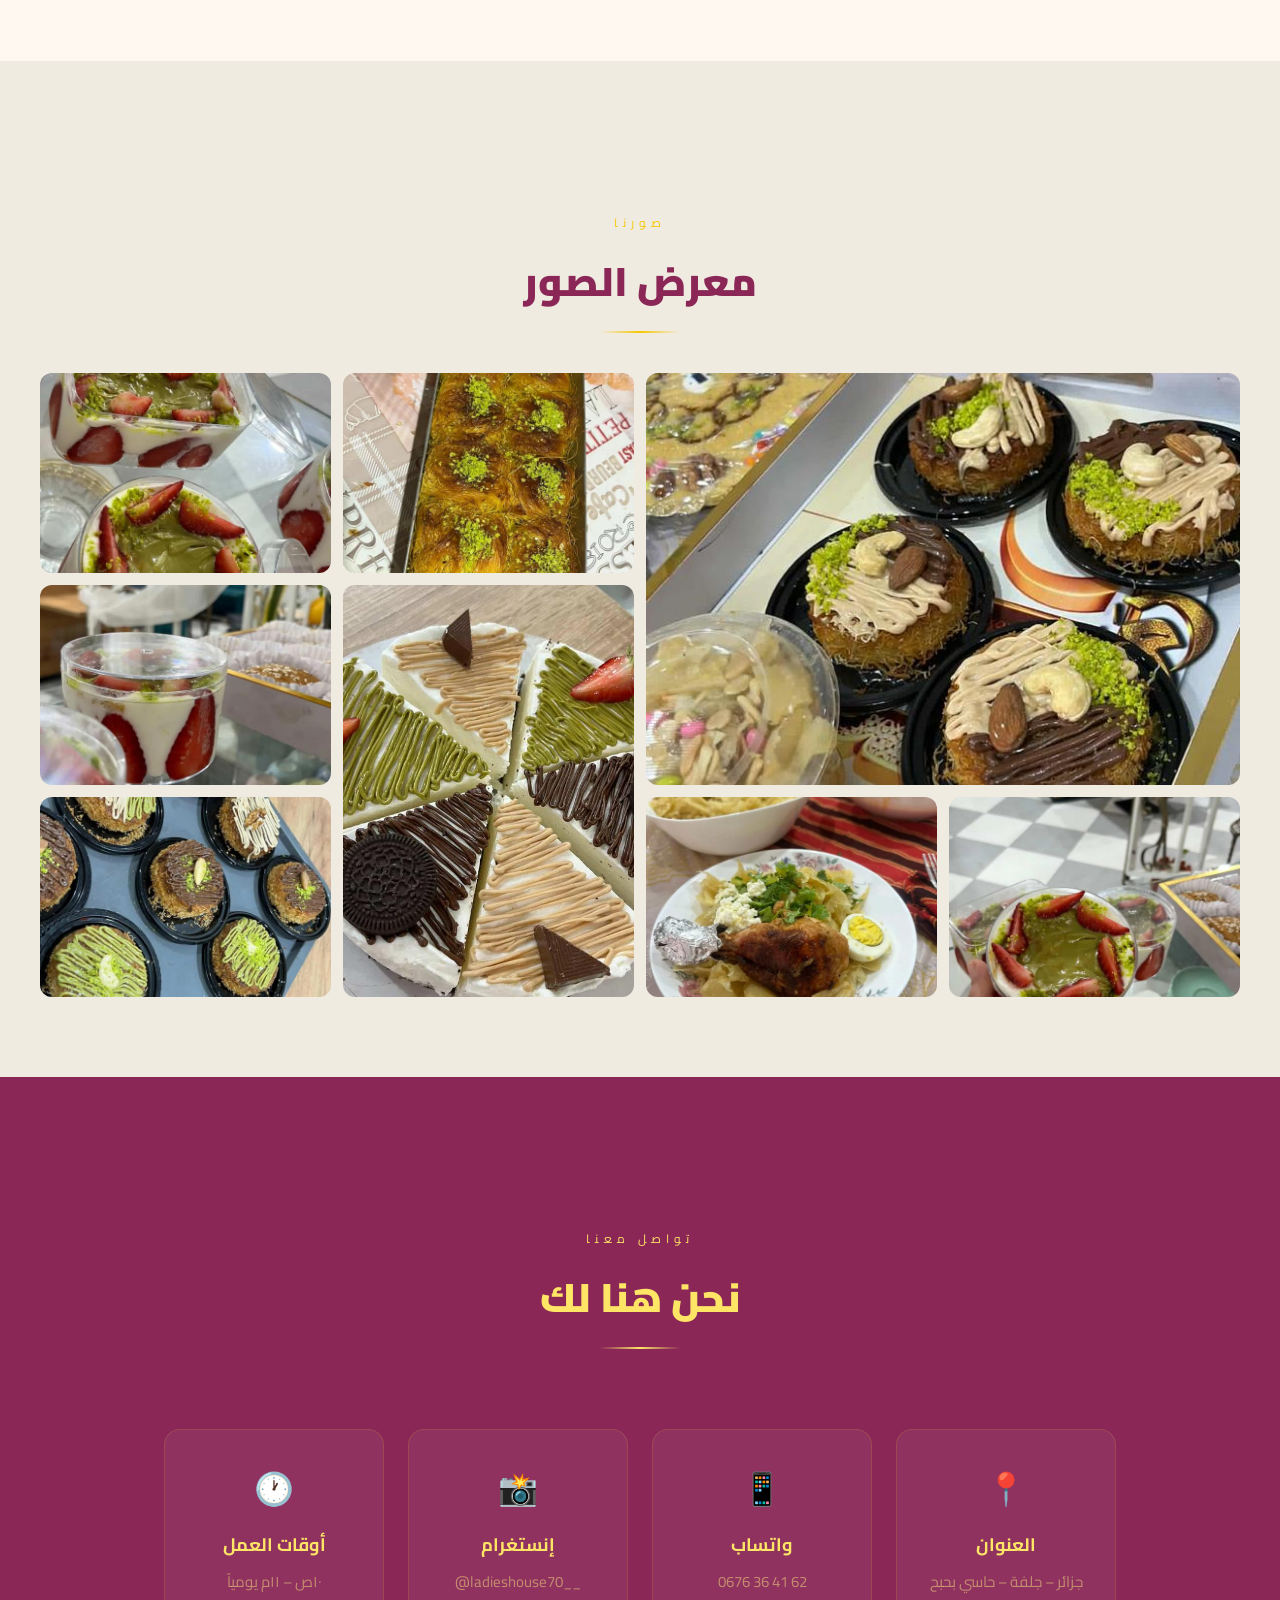
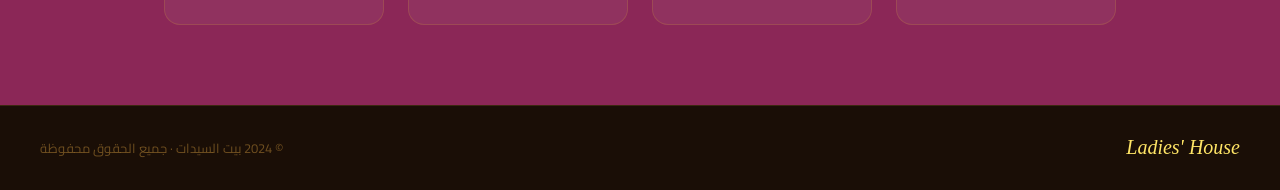
==== commit 0cc1bafb: "Update index.html" ====
--- a/public/index.html
+++ b/public/index.html
@@ -3,13 +3,229 @@
 <head>
 <meta charset="UTF-8">
 <meta name="viewport" content="width=device-width, initial-scale=1.0">
+<title>Ladies' House | بيت السيدات</title>
 <link rel="icon" type="image/png" href="/favicon.png">
-<title>Ladies' House | بيت السيدات</title>
-
-<link rel="stylesheet" href="style.css">
 <link href="https://fonts.googleapis.com/css2?family=Cairo:wght@400;600;700;900&display=swap" rel="stylesheet">
+<style>
+:root{
+  --cream:#fff8f0; --deep:#8b2757; --brown:#a0336a;
+  --gold:#f5c800;  --lgold:#ffe566; --rose:#ff6eb4;
+  --white:#fff;    --gray:#888;
+}
+*{margin:0;padding:0;box-sizing:border-box}
+html{scroll-behavior:smooth}
+body{background:var(--cream);font-family:'Cairo',sans-serif;color:var(--deep);direction:rtl}
+::-webkit-scrollbar{width:6px}
+::-webkit-scrollbar-track{background:var(--cream)}
+::-webkit-scrollbar-thumb{background:var(--gold);border-radius:3px}
+
+/* ── NAV ── */
+nav{
+  position:fixed;top:0;width:100%;z-index:1000;
+  background:rgba(92,26,58,.96);backdrop-filter:blur(10px);
+  padding:12px 40px;display:flex;align-items:center;justify-content:space-between;
+  border-bottom:1px solid rgba(196,144,58,.3);
+  animation:slideDown .8s ease forwards;
+}
+@keyframes slideDown{from{transform:translateY(-100%)}to{transform:translateY(0)}}
+.nav-logo{font-family:'Cairo',sans-serif;font-weight:900;color:var(--lgold);font-size:22px;letter-spacing:1px}
+.nav-links{display:flex;gap:24px;list-style:none}
+.nav-links a{
+  color:rgba(232,201,122,.8);text-decoration:none;font-size:15px;font-weight:600;transition:.3s;position:relative;
+}
+.nav-links a::after{content:'';position:absolute;bottom:-3px;right:0;width:0;height:1.5px;background:var(--gold);transition:.3s}
+.nav-links a:hover{color:var(--lgold)}
+.nav-links a:hover::after{width:100%}
+
+/* ── HERO ── */
+#hero{
+  min-height:100vh;
+  background:radial-gradient(ellipse at 30% 50%,#7a1045,#5c1a3a 50%,#3a0a25 100%);
+  display:flex;flex-direction:column;align-items:center;justify-content:center;
+  position:relative;overflow:hidden;padding-top:70px;
+}
+.hero-particles{position:absolute;inset:0;pointer-events:none}
+.hero-particle{position:absolute;border-radius:50%;opacity:0;animation:floatP linear infinite}
+@keyframes floatP{0%{transform:translateY(100vh) rotate(0);opacity:0}10%{opacity:.6}90%{opacity:.3}100%{transform:translateY(-10vh) rotate(720deg);opacity:0}}
+.petal-canvas{position:absolute;inset:0;pointer-events:none;overflow:hidden}
+.hero-rings{position:relative;display:flex;align-items:center;justify-content:center;margin-bottom:30px}
+.glow-r{position:absolute;border-radius:50%;border:1px solid rgba(196,144,58,.3);animation:pulseR 3s ease-in-out infinite}
+@keyframes pulseR{0%,100%{transform:scale(1);opacity:.5}50%{transform:scale(1.03);opacity:1}}
+.logo-circle{
+  width:340px;height:340px;border-radius:50%;
+  background:radial-gradient(circle at 35% 35%,#f5f0e8,#e8dcc8 60%,#d4c4a8);
+  border:3px solid var(--gold);display:flex;align-items:center;justify-content:center;
+  position:relative;box-shadow:0 0 80px rgba(196,144,58,.5),inset 0 0 40px rgba(107,61,30,.1);
+  animation:logoAppear 1.5s cubic-bezier(.34,1.56,.64,1) forwards;opacity:0;transform:scale(.3) rotate(-10deg);
+}
+@keyframes logoAppear{to{opacity:1;transform:scale(1) rotate(0)}}
+.logo-circle::before{content:'';position:absolute;width:315px;height:315px;border-radius:50%;border:1px solid rgba(196,144,58,.5);animation:spinS 20s linear infinite}
+.logo-circle::after{content:'';position:absolute;width:298px;height:298px;border-radius:50%;border:1px dashed rgba(107,61,30,.3);animation:spinS 30s linear infinite reverse}
+@keyframes spinS{from{transform:rotate(0)}to{transform:rotate(360deg)}}
+.logo-svg{position:absolute;top:0;left:0;width:100%;height:100%}
+.logo-content{position:relative;z-index:2;display:flex;flex-direction:column;align-items:center;gap:6px;text-align:center}
+.cup-wrap{animation:floatC 4s ease-in-out infinite;animation-delay:1.5s;margin-bottom:4px}
+@keyframes floatC{0%,100%{transform:translateY(0)}50%{transform:translateY(-8px)}}
+.cup-svg{width:72px;height:72px;filter:drop-shadow(0 4px 10px rgba(107,61,30,.4))}
+.steam{animation:steam 2.5s ease-in-out infinite;transform-origin:bottom}
+.steam:nth-child(2){animation-delay:.4s}.steam:nth-child(3){animation-delay:.8s}
+@keyframes steam{0%{opacity:0;transform:translateY(0) scaleX(1)}30%{opacity:.8}100%{opacity:0;transform:translateY(-20px) scaleX(1.5)}}
+.t-en{font-family:'Cairo',sans-serif;font-weight:900;font-size:26px;color:var(--deep);letter-spacing:1px;opacity:0;transform:translateY(20px);animation:slideUp .8s ease forwards;animation-delay:1.8s}
+.divider-row{display:flex;align-items:center;gap:8px;opacity:0;animation:slideUp .8s ease forwards;animation-delay:2s}
+.div-line{width:56px;height:1.5px;background:linear-gradient(90deg,transparent,var(--gold),transparent)}
+.div-diamond{width:7px;height:7px;background:var(--gold);transform:rotate(45deg);animation:shimmer 2s ease-in-out infinite 2.5s}
+@keyframes shimmer{0%,100%{box-shadow:0 0 0 rgba(196,144,58,0)}50%{box-shadow:0 0 12px rgba(196,144,58,.8)}}
+.t-cn{font-size:16px;color:var(--brown);letter-spacing:5px;opacity:0;animation:slideUp .8s ease forwards;animation-delay:2.2s}
+.t-ar{font-size:16px;color:var(--brown);font-weight:700;opacity:0;animation:slideUp .8s ease forwards;animation-delay:2.3s}
+.t-tag{font-family:'Cairo',sans-serif;font-size:9px;color:var(--gold);letter-spacing:3px;text-transform:uppercase;opacity:0;animation:slideUp .8s ease forwards;animation-delay:2.5s}
+@keyframes slideUp{to{opacity:1;transform:translateY(0)}}
+.hero-text{text-align:center;opacity:0;animation:slideUp 1s ease forwards;animation-delay:2.8s}
+.hero-title{font-size:42px;color:var(--lgold);font-weight:900;line-height:1.2;text-shadow:0 2px 20px rgba(196,144,58,.4)}
+.hero-subtitle{font-size:18px;color:rgba(232,201,122,.7);margin-top:12px;font-weight:400}
+.hero-btn{
+  margin-top:30px;padding:14px 40px;background:linear-gradient(135deg,var(--gold),#a0722a);
+  color:white;border:none;border-radius:50px;font-size:17px;font-weight:700;
+  font-family:'Cairo',sans-serif;cursor:pointer;box-shadow:0 4px 20px rgba(245,200,0,.5);
+  transition:.3s;text-decoration:none;display:inline-block;
+  animation:slideUp 1s ease forwards;animation-delay:3.2s;opacity:0;
+}
+.hero-btn:hover{transform:translateY(-3px);box-shadow:0 8px 30px rgba(196,144,58,.7)}
+
+/* ── SECTION HEADER ── */
+.sec-header{text-align:center;padding:70px 20px 40px}
+.sec-label{font-family:'Cairo',sans-serif;font-size:12px;letter-spacing:5px;text-transform:uppercase;color:var(--gold);margin-bottom:10px}
+.sec-title{font-size:40px;font-weight:900;color:var(--deep);margin-bottom:12px}
+.sec-line{width:80px;height:2px;background:linear-gradient(90deg,transparent,var(--gold),transparent);margin:0 auto}
+
+/* ── ABOUT ── */
+#about{background:var(--deep);padding:80px 40px;text-align:center;position:relative;overflow:hidden}
+#about::before{content:'';position:absolute;top:-100px;left:50%;transform:translateX(-50%);width:600px;height:600px;border-radius:50%;background:radial-gradient(circle,rgba(245,200,0,.08),transparent 70%);pointer-events:none}
+.about-grid{display:grid;grid-template-columns:repeat(4,1fr);gap:24px;max-width:1100px;margin:40px auto 0}
+.about-card{background:rgba(255,255,255,.05);border:1px solid rgba(196,144,58,.2);border-radius:16px;padding:28px 18px;transition:.4s}
+.about-card:hover{transform:translateY(-6px);background:rgba(196,144,58,.08);border-color:var(--gold)}
+.about-icon{font-size:34px;margin-bottom:12px}
+.about-card h3{color:var(--lgold);font-size:18px;font-weight:700;margin-bottom:8px}
+.about-card p{color:rgba(232,201,122,.6);font-size:14px;line-height:1.6}
+
+/* ── MENU ── */
+#menu{background:var(--cream);padding:0 40px 80px}
+.cat-tabs{display:flex;gap:10px;justify-content:center;flex-wrap:wrap;padding:20px 0 40px}
+.cat-btn{
+  padding:9px 20px;border-radius:50px;border:1.5px solid var(--gold);
+  background:transparent;color:var(--brown);font-size:14px;font-weight:700;
+  font-family:'Noto Naskh Arabic',serif;cursor:pointer;transition:.3s;
+}
+.cat-btn.active,.cat-btn:hover{background:var(--gold);color:white;border-color:var(--gold)}
+
+/* ── مملحات special badge ── */
+.cat-btn[data-cat="مملحات"]{
+  border-color:#e07b3a;color:#8b4513;
+}
+.cat-btn[data-cat="مملحات"].active,
+.cat-btn[data-cat="مملحات"]:hover{
+  background:linear-gradient(135deg,#e07b3a,#b85a18);
+  border-color:#e07b3a;color:white;
+}
+
+.products-grid{display:grid;grid-template-columns:repeat(auto-fill,minmax(280px,1fr));gap:24px;max-width:1200px;margin:0 auto}
+.product-card{background:white;border-radius:20px;overflow:hidden;box-shadow:0 4px 20px rgba(44,26,14,.08);transition:.4s;cursor:pointer;opacity:0;transform:translateY(30px)}
+.product-card.visible{opacity:1;transform:translateY(0)}
+.product-card:hover{transform:translateY(-8px);box-shadow:0 12px 40px rgba(107,61,30,.2)}
+.product-card.hidden{display:none}
+.card-img-wrap{overflow:hidden;position:relative}
+.card-img{width:100%;height:220px;object-fit:cover;transition:.4s}
+.product-card:hover .card-img{transform:scale(1.05)}
+
+/* مملحات card accent */
+.product-card[data-cat="مملحات"] .card-img-wrap::after{
+  content:'🧂 مملحات';
+  position:absolute;top:10px;left:10px;
+  background:linear-gradient(135deg,#e07b3a,#b85a18);
+  color:white;font-size:11px;font-weight:700;padding:3px 10px;
+  border-radius:20px;font-family:'Noto Naskh Arabic',serif;
+}
+
+.card-body{padding:16px 18px 18px}
+.card-cat{font-size:11px;font-weight:700;color:var(--gold);letter-spacing:1px;text-transform:uppercase;margin-bottom:6px}
+.product-card[data-cat="مملحات"] .card-cat{color:#e07b3a}
+.card-name{font-size:19px;font-weight:900;color:var(--deep);margin-bottom:6px}
+.card-desc{font-size:14px;color:var(--gray);line-height:1.5}
+
+/* ── مملحات FEATURED BANNER ── */
+.malhat-banner{
+  max-width:1200px;margin:0 auto 32px;
+  background:linear-gradient(135deg,#3d1a08,#6b3d1e 50%,#3d1a08);
+  border-radius:20px;padding:28px 36px;
+  display:flex;align-items:center;gap:24px;
+  border:1px solid rgba(224,123,58,.4);
+  box-shadow:0 8px 32px rgba(107,61,30,.25);
+  opacity:0;transform:translateY(30px);transition:.7s;
+}
+.malhat-banner.visible{opacity:1;transform:translateY(0)}
+.malhat-banner-icon{font-size:52px;flex-shrink:0}
+.malhat-banner-text h2{
+  font-family:'Noto Naskh Arabic',serif;font-weight:900;font-size:26px;
+  color:#e8c97a;margin-bottom:6px;
+}
+.malhat-banner-text p{
+  font-size:15px;color:rgba(232,201,122,.65);line-height:1.6;
+}
+.malhat-banner-dishes{
+  margin-right:auto;display:flex;gap:10px;
+}
+.malhat-dish-badge{
+  padding:6px 14px;background:rgba(224,123,58,.15);
+  border:1px solid rgba(224,123,58,.4);border-radius:20px;
+  font-size:13px;font-weight:600;color:#e8c97a;white-space:nowrap;
+}
+
+/* ── GALLERY ── */
+#gallery{background:#f0ebe1;padding:80px 40px}
+.gallery-grid{display:grid;grid-template-columns:repeat(4,1fr);grid-auto-rows:200px;gap:12px;max-width:1200px;margin:0 auto}
+.g-item{border-radius:12px;overflow:hidden;cursor:pointer;position:relative}
+.g-item:nth-child(1){grid-column:span 2;grid-row:span 2}
+.g-item:nth-child(4){grid-row:span 2}
+.g-item img{width:100%;height:100%;object-fit:cover;transition:.5s}
+.g-item:hover img{transform:scale(1.1)}
+.g-item::after{content:'';position:absolute;inset:0;background:linear-gradient(to top,rgba(44,26,14,.5),transparent);opacity:0;transition:.3s}
+.g-item:hover::after{opacity:1}
+
+/* ── CONTACT ── */
+#contact{background:var(--deep);padding:80px 40px;text-align:center}
+.contact-cards{display:flex;gap:24px;justify-content:center;flex-wrap:wrap;margin-top:40px}
+.contact-card{background:rgba(255,255,255,.05);border:1px solid rgba(196,144,58,.25);border-radius:16px;padding:28px 32px;min-width:220px;transition:.3s}
+.contact-card:hover{background:rgba(196,144,58,.1);border-color:var(--gold);transform:translateY(-4px)}
+.contact-card .ci{font-size:32px;margin-bottom:10px}
+.contact-card h4{color:var(--lgold);font-size:18px;font-weight:700;margin-bottom:6px}
+.contact-card p{color:rgba(232,201,122,.6);font-size:15px}
+
+/* ── FOOTER ── */
+footer{background:#1a0e06;padding:30px 40px;display:flex;align-items:center;justify-content:space-between;border-top:1px solid rgba(196,144,58,.2)}
+.footer-logo{font-family:'Playfair Display',serif;font-style:italic;color:var(--lgold);font-size:20px}
+.footer-copy{color:rgba(196,144,58,.5);font-size:13px}
+
+/* ── LIGHTBOX ── */
+.lightbox{position:fixed;inset:0;background:rgba(0,0,0,.92);display:none;align-items:center;justify-content:center;z-index:9999}
+.lightbox.open{display:flex}
+.lightbox img{max-width:90vw;max-height:85vh;border-radius:12px;border:2px solid var(--gold)}
+.lb-close{position:absolute;top:20px;left:20px;color:white;font-size:36px;cursor:pointer;width:50px;height:50px;display:flex;align-items:center;justify-content:center;background:rgba(255,255,255,.1);border-radius:50%;transition:.3s}
+.lb-close:hover{background:var(--gold)}
+
+.reveal{opacity:0;transform:translateY(40px);transition:.8s ease}
+.reveal.visible{opacity:1;transform:translateY(0)}
+
+@media(max-width:768px){
+  .about-grid{grid-template-columns:1fr 1fr}
+  .gallery-grid{grid-template-columns:repeat(2,1fr)}
+  .gallery-grid .g-item:nth-child(1),.gallery-grid .g-item:nth-child(4){grid-column:span 1;grid-row:span 1}
+  nav{padding:10px 20px}.nav-links{gap:14px}
+  .hero-title{font-size:28px}
+  #about,#menu,#gallery,#contact{padding-left:20px;padding-right:20px}
+  .malhat-banner{flex-direction:column;text-align:center}
+  .malhat-banner-dishes{margin-right:0;justify-content:center;flex-wrap:wrap}
+}
+</style>
 </head>
-
 <body>
 
 <nav>
@@ -27,44 +243,36 @@
 <section id="hero">
   <div class="hero-particles" id="hParticles"></div>
   <div class="petal-canvas" id="petalCanvas"></div>
-
   <div class="hero-rings">
     <div class="glow-r" style="width:390px;height:390px"></div>
     <div class="glow-r" style="width:418px;height:418px;animation-delay:.5s;border-color:rgba(196,144,58,.15)"></div>
-
     <div class="logo-circle">
       <svg class="logo-svg" viewBox="0 0 340 340">
-        <defs>
-          <path id="cr" d="M170,170 m-142,0 a142,142 0 1,1 284,0 a142,142 0 1,1 -284,0"/>
-        </defs>
-
+        <defs><path id="cr" d="M170,170 m-142,0 a142,142 0 1,1 284,0 a142,142 0 1,1 -284,0"/></defs>
         <g style="animation:spinS 25s linear infinite,rShow 1s ease 2.5s forwards;transform-origin:170px 170px;opacity:0">
           <text font-family="Playfair Display,serif" font-size="11.5" fill="#c4903a" letter-spacing="3">
-            <textPath href="#cr">
-              ✦ EST. 2024 ✦ LADIES' HOUSE ✦ بيت السيدات ✦ 咖啡茶室 ✦
-            </textPath>
+            <textPath href="#cr">✦  EST. 2024  ✦  LADIES' HOUSE  ✦  بيت السيدات  ✦  咖啡茶室  ✦</textPath>
           </text>
         </g>
-
         <g opacity=".5">
           <circle cx="170" cy="28" r="3" fill="#c4903a"/>
           <circle cx="312" cy="170" r="3" fill="#c4903a"/>
           <circle cx="170" cy="312" r="3" fill="#c4903a"/>
           <circle cx="28" cy="170" r="3" fill="#c4903a"/>
         </g>
-
+        <g style="opacity:0;animation:fadeIn 1s ease 1.5s forwards">
+          <g transform="translate(62,126)" opacity=".7">
+            <ellipse cx="0" cy="-9" rx="5.5" ry="8.5" fill="#d4a0b0"/><ellipse cx="0" cy="-9" rx="5.5" ry="8.5" fill="#d4a0b0" transform="rotate(72)"/><ellipse cx="0" cy="-9" rx="5.5" ry="8.5" fill="#d4a0b0" transform="rotate(144)"/><ellipse cx="0" cy="-9" rx="5.5" ry="8.5" fill="#d4a0b0" transform="rotate(216)"/><ellipse cx="0" cy="-9" rx="5.5" ry="8.5" fill="#d4a0b0" transform="rotate(288)"/><circle r="3" fill="#c4903a"/>
+          </g>
+          <g transform="translate(278,126)" opacity=".7">
+            <ellipse cx="0" cy="-9" rx="5.5" ry="8.5" fill="#d4a0b0"/><ellipse cx="0" cy="-9" rx="5.5" ry="8.5" fill="#d4a0b0" transform="rotate(72)"/><ellipse cx="0" cy="-9" rx="5.5" ry="8.5" fill="#d4a0b0" transform="rotate(144)"/><ellipse cx="0" cy="-9" rx="5.5" ry="8.5" fill="#d4a0b0" transform="rotate(216)"/><ellipse cx="0" cy="-9" rx="5.5" ry="8.5" fill="#d4a0b0" transform="rotate(288)"/><circle r="3" fill="#c4903a"/>
+          </g>
+        </g>
       </svg>
-
       <div class="logo-content">
         <div class="cup-wrap" id="cupEl">
-          <!-- cup svg 그대로 -->
           <svg class="cup-svg" viewBox="0 0 90 90">
-            <g>
-              <path class="steam" d="M32 18 Q28 12 32 6" stroke="#6b3d1e" stroke-width="2.5" fill="none" stroke-linecap="round"/>
-              <path class="steam" d="M45 15 Q41 9 45 3" stroke="#6b3d1e" stroke-width="2.5" fill="none" stroke-linecap="round"/>
-              <path class="steam" d="M58 18 Q54 12 58 6" stroke="#6b3d1e" stroke-width="2.5" fill="none" stroke-linecap="round"/>
-            </g>
-
+            <g><path class="steam" d="M32 18 Q28 12 32 6" stroke="#6b3d1e" stroke-width="2.5" fill="none" stroke-linecap="round"/><path class="steam" d="M45 15 Q41 9 45 3" stroke="#6b3d1e" stroke-width="2.5" fill="none" stroke-linecap="round"/><path class="steam" d="M58 18 Q54 12 58 6" stroke="#6b3d1e" stroke-width="2.5" fill="none" stroke-linecap="round"/></g>
             <ellipse cx="45" cy="76" rx="32" ry="6" fill="#6b3d1e" opacity=".9"/>
             <ellipse cx="45" cy="74" rx="26" ry="4" fill="#f5f0e8"/>
             <path d="M18 30 L72 30 L62 68 Q60 72 55 72 L35 72 Q30 72 28 68 Z" fill="#6b3d1e"/>
@@ -75,15 +283,14 @@
             <path d="M62 40 Q76 40 76 53 Q76 63 62 63" stroke="#8a5030" stroke-width="3.5" fill="none" stroke-linecap="round"/>
           </svg>
         </div>
-
         <div class="t-en">Ladies' House</div>
+        <div class="divider-row"><div class="div-line"></div><div class="div-diamond"></div><div class="div-line"></div></div>
         <div class="t-cn">咖 啡 茶 室</div>
         <div class="t-ar">بيت السيدات</div>
         <div class="t-tag">Quality · Warmth · Elegance</div>
       </div>
     </div>
   </div>
-
   <div class="hero-text">
     <div class="hero-title">مرحباً بكم في بيت السيدات</div>
     <div class="hero-subtitle">مقهى وبيت الشاي · حلويات شرقية وغربية · مملحات لذيذة</div>
@@ -93,59 +300,223 @@
 
 <!-- ABOUT -->
 <section id="about">
-  <div class="sec-header">
-    <div class="sec-label">من نحن</div>
-    <div class="sec-title">بيت السيدات</div>
-    <div class="sec-line"></div>
+  <div class="sec-header reveal">
+    <div class="sec-label" style="color:var(--lgold)">من نحن</div>
+    <div class="sec-title" style="color:var(--lgold)">بيت السيدات</div>
+    <div class="sec-line" style="background:linear-gradient(90deg,transparent,var(--lgold),transparent)"></div>
+  </div>
+  <div class="about-grid reveal">
+    <div class="about-card"><div class="about-icon">☕</div><h3>قهوة وشاي فاخر</h3><p>أفضل أنواع القهوة والشاي لتجربة لا تُنسى</p></div>
+    <div class="about-card"><div class="about-icon">🍰</div><h3>حلويات متنوعة</h3><p>من الكنافة الشرقية إلى التشيز كيك الغربي</p></div>
+    <div class="about-card"><div class="about-icon">🧂</div><h3>مملحات لذيذة</h3><p>أطباق مملحة متنوعة من غراتان وشخشوخة وأكثر</p></div>
+    <div class="about-card"><div class="about-icon">🌸</div><h3>أجواء أنثوية</h3><p>مكان مصمم خصيصاً للسيدات بديكور أنيق ودافئ</p></div>
   </div>
 </section>
 
 <!-- MENU -->
 <section id="menu">
-  <div class="sec-header">
-    <div class="sec-label">القائمة</div>
-    <div class="sec-title">منتجاتنا</div>
+  <div class="sec-header reveal">
+    <div class="sec-label">استكشف</div>
+    <div class="sec-title">قائمتنا</div>
     <div class="sec-line"></div>
   </div>
+
+  <!-- مملحات BANNER — shown when مملحات tab active or always -->
+  <div class="malhat-banner reveal" id="malhatBanner">
+    <div class="malhat-banner-icon">🧂</div>
+    <div class="malhat-banner-text">
+      <h2>قسم المملحات — جديد! 🆕</h2>
+      <p>أضفنا قسماً خاصاً بالأطباق المملحة اللذيذة<br>من وصفات تقليدية وأطباق مميزة تناسب كل الأذواق</p>
+    </div>
+    <div class="malhat-banner-dishes">
+      <span class="malhat-dish-badge">🍲 شخشوخة</span>
+      <span class="malhat-dish-badge">🧀 غراتان</span>
+      <span class="malhat-dish-badge">🍽️ وجبات خفيفة</span>
+    </div>
+  </div>
+
+  <div class="cat-tabs reveal" id="catTabs"></div>
+  <div class="products-grid" id="productsGrid"></div>
+</section>
+
+<!-- GALLERY -->
+<section id="gallery">
+  <div class="sec-header reveal">
+    <div class="sec-label">صورنا</div>
+    <div class="sec-title">معرض الصور</div>
+    <div class="sec-line"></div>
+  </div>
+  <div class="gallery-grid" id="galleryGrid"></div>
 </section>
 
 <!-- CONTACT -->
 <section id="contact">
-  <div class="sec-header">
-    <div class="sec-label">تواصل</div>
-    <div class="sec-title">اتصل بنا</div>
-    <div class="sec-line"></div>
+  <div class="sec-header reveal">
+    <div class="sec-label" style="color:var(--lgold)">تواصل معنا</div>
+    <div class="sec-title" style="color:var(--lgold)">نحن هنا لك</div>
+    <div class="sec-line" style="background:linear-gradient(90deg,transparent,var(--lgold),transparent)"></div>
+  </div>
+  <div class="contact-cards reveal">
+    <div class="contact-card"><div class="ci">📍</div><h4>العنوان</h4><p dir="rtl">جزائر &ndash; جلفة &ndash; حاسي بحبح</p></div>
+    <div class="contact-card"><div class="ci">📱</div><h4>واتساب</h4><p dir="ltr" style="unicode-bidi:plaintext">0676 36 41 62</p></div>
+    <div class="contact-card"><div class="ci">📸</div><h4>إنستغرام</h4><p dir="ltr" style="unicode-bidi:plaintext">@ladieshouse70__</p></div>
+    <div class="contact-card"><div class="ci">🕐</div><h4>أوقات العمل</h4><p>١٠ص – ١١م يومياً</p></div>
   </div>
 </section>
 
 <footer>
   <div class="footer-logo">Ladies' House</div>
-  <div class="footer-copy">© 2024 بيت السيدات</div>
+  <div class="footer-copy">© 2024 بيت السيدات · جميع الحقوق محفوظة</div>
 </footer>
 
 <div class="lightbox" id="lightbox" onclick="closeLB()">
-  <div class="lb-close">✕</div>
-  <img id="lbImg" src="">
+  <div class="lb-close" onclick="closeLB()">✕</div>
+  <img id="lbImg" src="" alt="">
 </div>
 
-<!-- CSS animations -->
 <style>
-@keyframes spinS {
-  from { transform: rotate(0); }
-  to { transform: rotate(360deg); }
-}
-
-@keyframes rShow {
-  to { opacity: 1; }
-}
-
-@keyframes fadeIn {
-  to { opacity: 1; }
-}
+@keyframes spinS{from{transform:rotate(0)}to{transform:rotate(360deg)}}
+@keyframes rShow{to{opacity:1}}
+@keyframes fadeIn{to{opacity:1}}
 </style>
 
-<!-- JS -->
-<script src="script.js"></script>
-
+<script>
+const products = [{"img": "kanafa_big", "name": "كنافة بالمكسرات", "cat": "حلويات شرقية", "desc": "كنافة مقرمشة بالفستق والكاجو والشوكولاتة"}, {"img": "baqlawa", "name": "بقلاوة بالفستق", "cat": "حلويات شرقية", "desc": "بقلاوة هشة محشوة بالفستق الطازج"}, {"img": "kanafa_tray", "name": "كنافة بالشوكولاتة", "cat": "حلويات شرقية", "desc": "كنافة متنوعة بصوص الشوكولاتة والمتشا"}, {"img": "desert_cup1", "name": "ديسيرت الفراولة", "cat": "ديسيرت", "desc": "كريمة ناعمة مع فراولة طازجة ومتشا"}, {"img": "desert_cup2", "name": "ديسيرت كوباية", "cat": "ديسيرت", "desc": "طبقات كريمة وفراولة منعشة"}, {"img": "desert_cup3", "name": "ديسيرت فراولة", "cat": "ديسيرت", "desc": "فراولة مع كريمة طرية وفستق"}, {"img": "cheesecake", "name": "تشيز كيك متنوع", "cat": "كيك وتشيز كيك", "desc": "بنكهات الأوريو والمتشا والفراولة"}, {"img": "cheesecake2", "name": "تشيز كيك مشكل", "cat": "كيك وتشيز كيك", "desc": "تشيز كيك كريمي بتوبينج مشكل"}, {"img": "cake_strawberry", "name": "كيك الفراولة", "cat": "كيك وتشيز كيك", "desc": "كيك فراولة مع كريمة وفستق"}, {"img": "tiramisu", "name": "تيراميسو", "cat": "كيك وتشيز كيك", "desc": "تيراميسو إيطالي كلاسيكي"}, {"img": "mochi1", "name": "موتشي فاكهة", "cat": "موتشي", "desc": "موتشي ياباني بالمانغو والشوكولاتة"}, {"img": "mochi2", "name": "موتشي مانغو", "cat": "موتشي", "desc": "موتشي طازج بالمانغو الملون"}, {"img": "crepe", "name": "كريب شوكولاتة", "cat": "كريب", "desc": "كريب بالشوكولاتة والنوتيلا"}, {"img": "crepe2", "name": "كريب متشا", "cat": "كريب", "desc": "كريب بصوص المتشا والشوكولاتة"}, {"img": "gratin", "name": "غراتان البطاطا", "cat": "مملحات", "desc": "غراتان بطاطا بالجبن الذهبي المذاب في طاجين فخاري"}, {"img": "food1", "name": "طبق الشخشوخة", "cat": "مملحات", "desc": "طبق تقليدي جزائري أصيل بالدجاج والبيض والخضروات"}, {"img": "drinks", "name": "مشروبات الشاي والقهوة", "cat": "مشروبات", "desc": "شاي بالحليب وقهوة بالنعناع"}, {"img": "hotchoc", "name": "شوكولاتة ساخنة", "cat": "مشروبات", "desc": "شوكولاتة ساخنة كريمية مع قهوة وكيكة تفاح"}, {"img": "mojito", "name": "موهيتو", "cat": "مشروبات", "desc": "موهيتو منعش بالنعناع والليمون والثلج"}, {"img": "strawberry_drink", "name": "شراب فراولة فريش", "cat": "مشروبات", "desc": "شراب فراولة طازجة مثلج مع صوص الفراولة"}, {"img": "strawberry_cake2", "name": "كيك فراولة مع وردة", "cat": "كيك وتشيز كيك", "desc": "كيك فراولة كريمي مزين بالوردة وفستق"}, {"img": "fruit_cake", "name": "كعكة الفواكه", "cat": "كيك وتشيز كيك", "desc": "تشيز كيك بالكريمة وتوبينج فراولة وليمون ومانغو"}, {"img": "cherry_tart", "name": "تارت الكرز", "cat": "كيك وتشيز كيك", "desc": "تارت بكريمة الفانيليا وحبات الكرز الطازجة"}, {"img": "soup", "name": "شوربة بالجبن", "cat": "مملحات", "desc": "شوربة دافئة بالجبن المبشور مع خبز محمص"}, {"img": "rice_fries", "name": "أرز بالدجاج وفريت", "cat": "مملحات", "desc": "أرز بالأعشاب مع دجاج بصوص كريمي وبطاطا مقلية"}, {"img": "maskoutcha", "name": "مسكوتشا", "cat": "ديسيرت", "desc": "كعكة جوز الهند الفاخرة بمسحوق السكر"}];
+const imgs = {
+  "kanafa_big": "[data-uri]",
+  "baqlawa": "[data-uri]",
+  "desert_cup1": "[data-uri]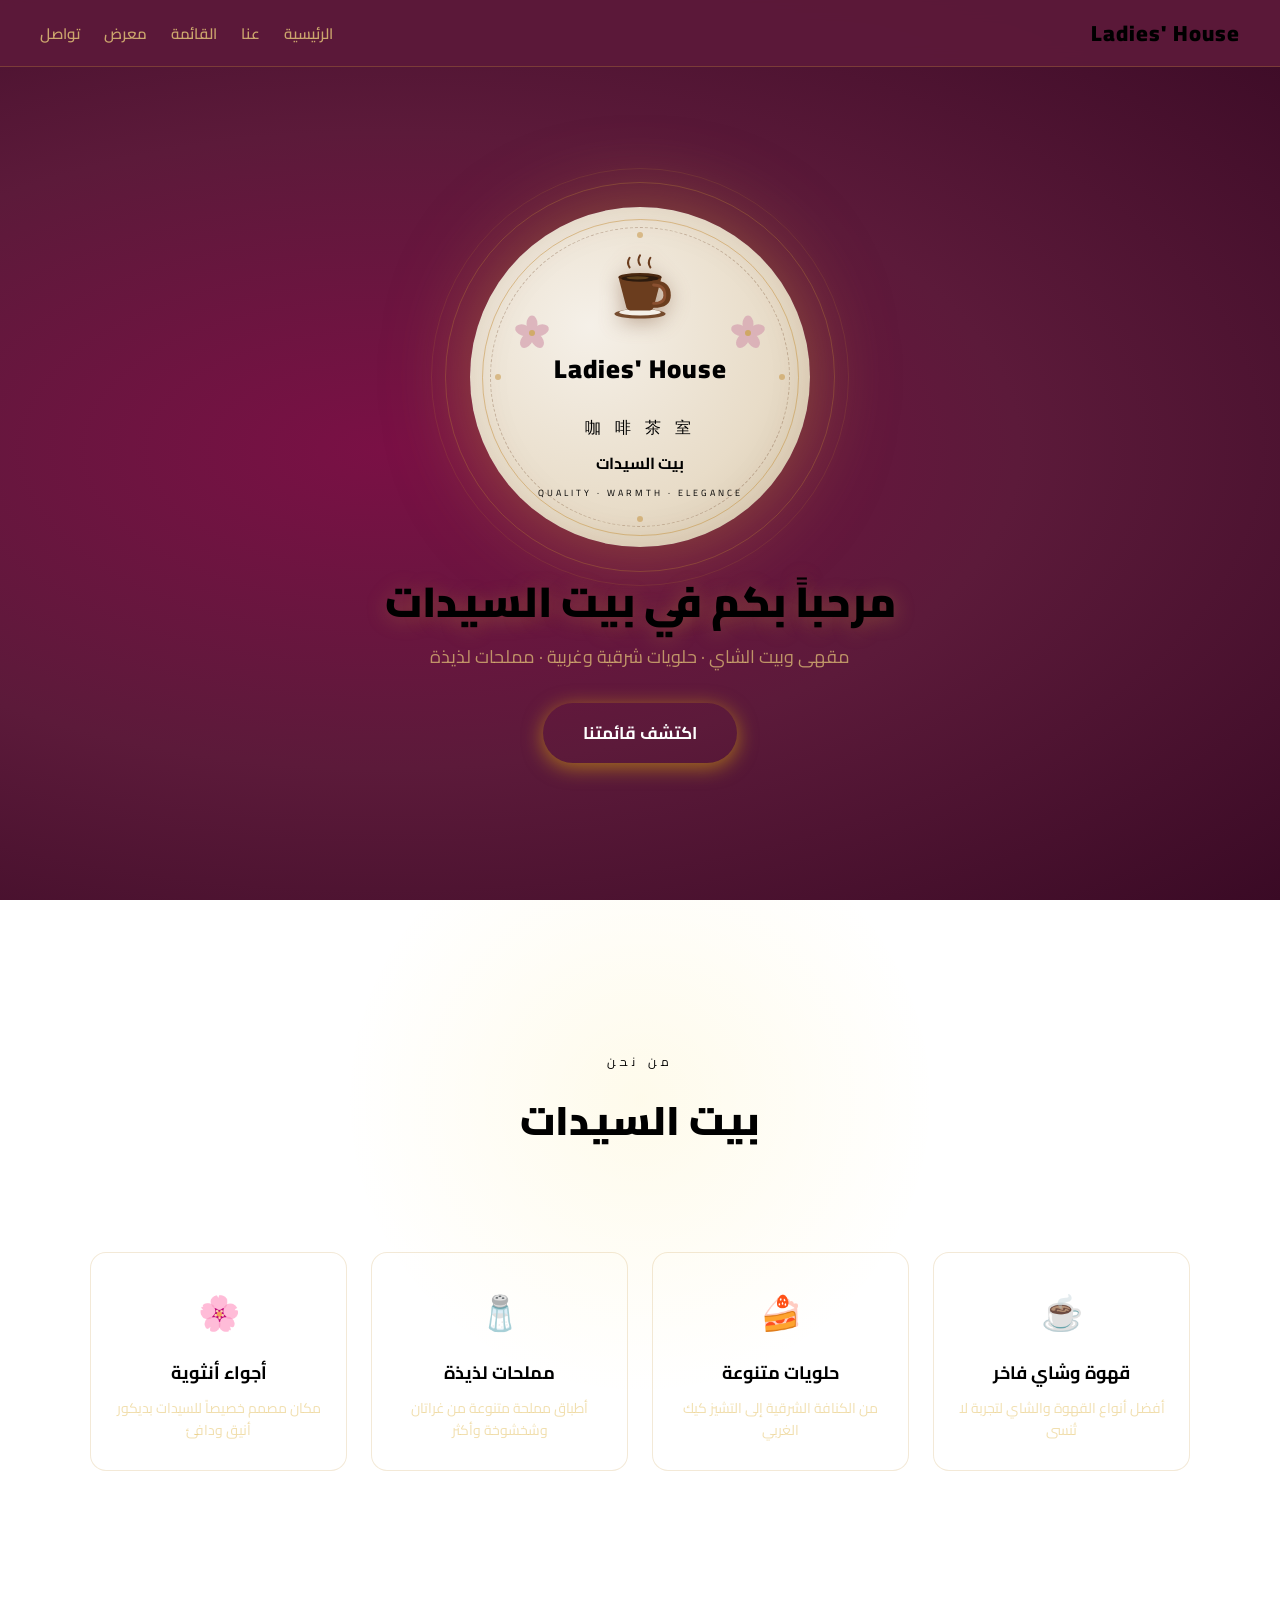
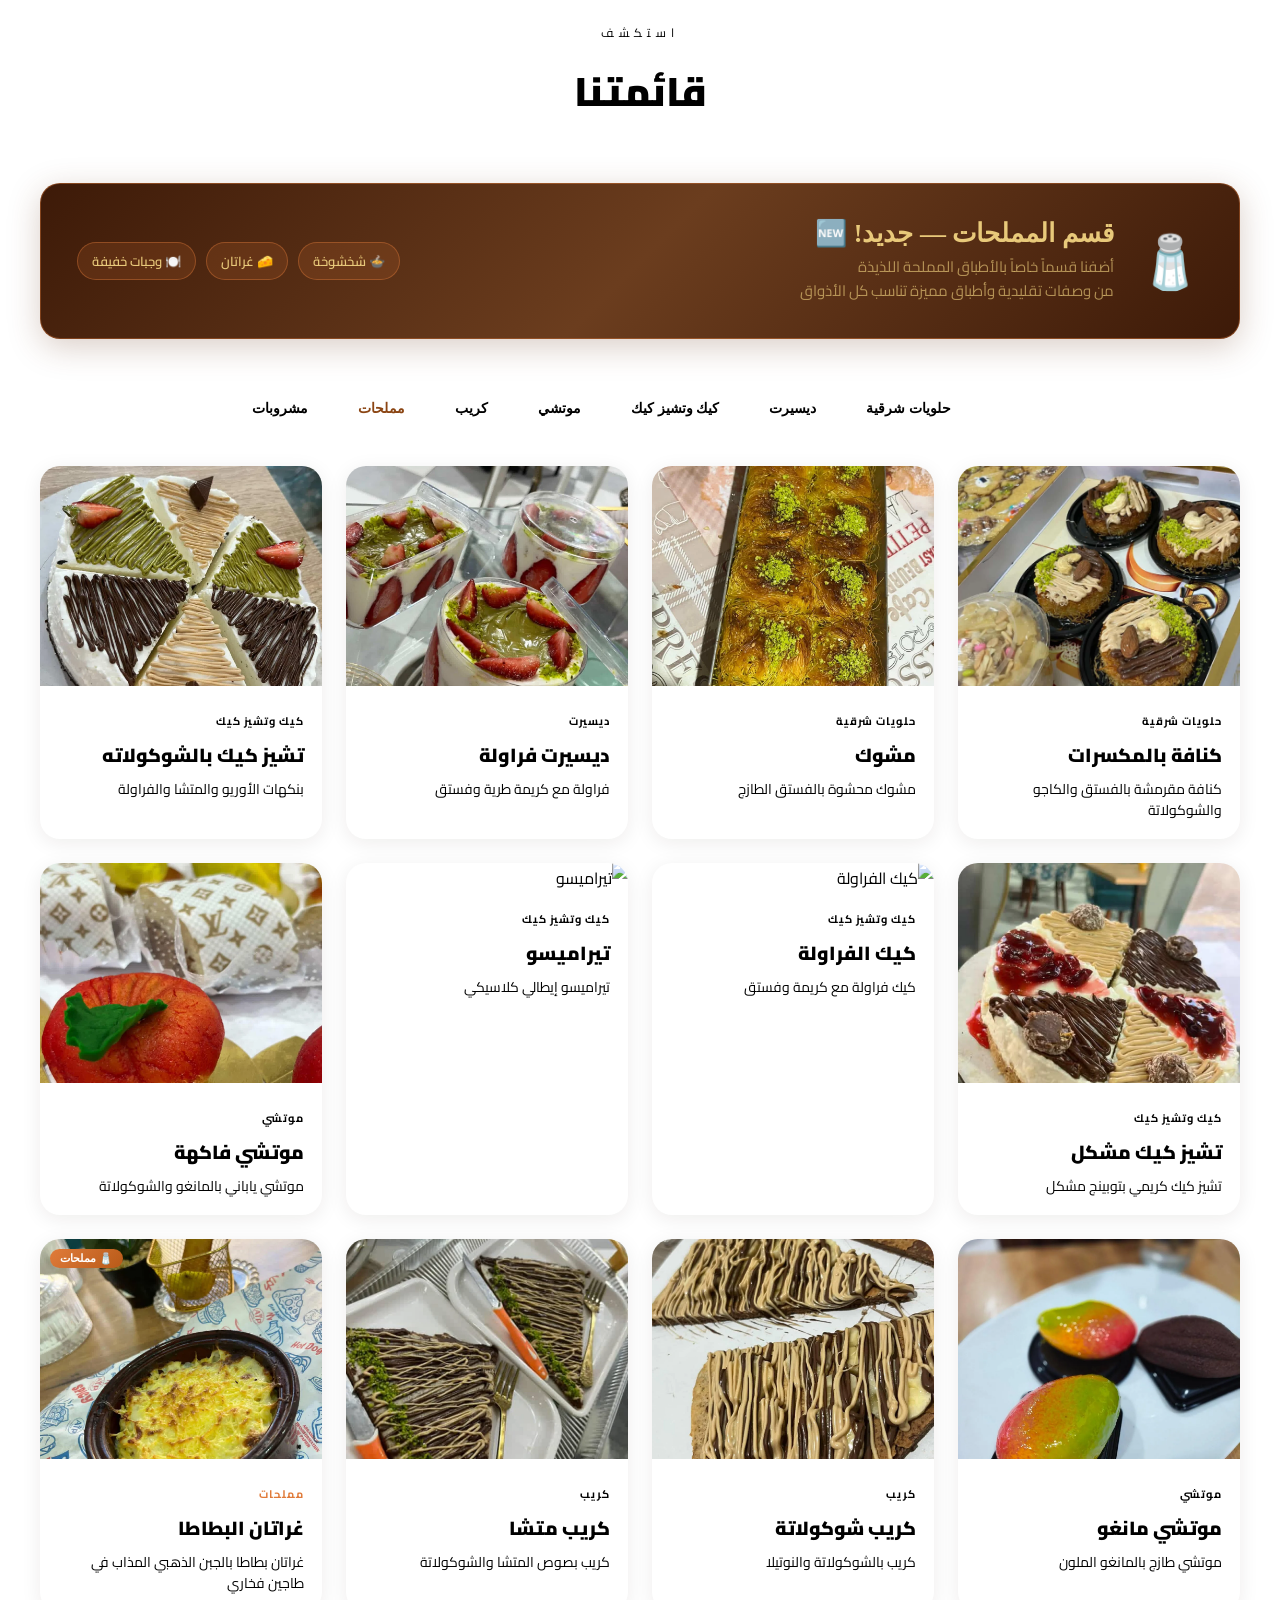
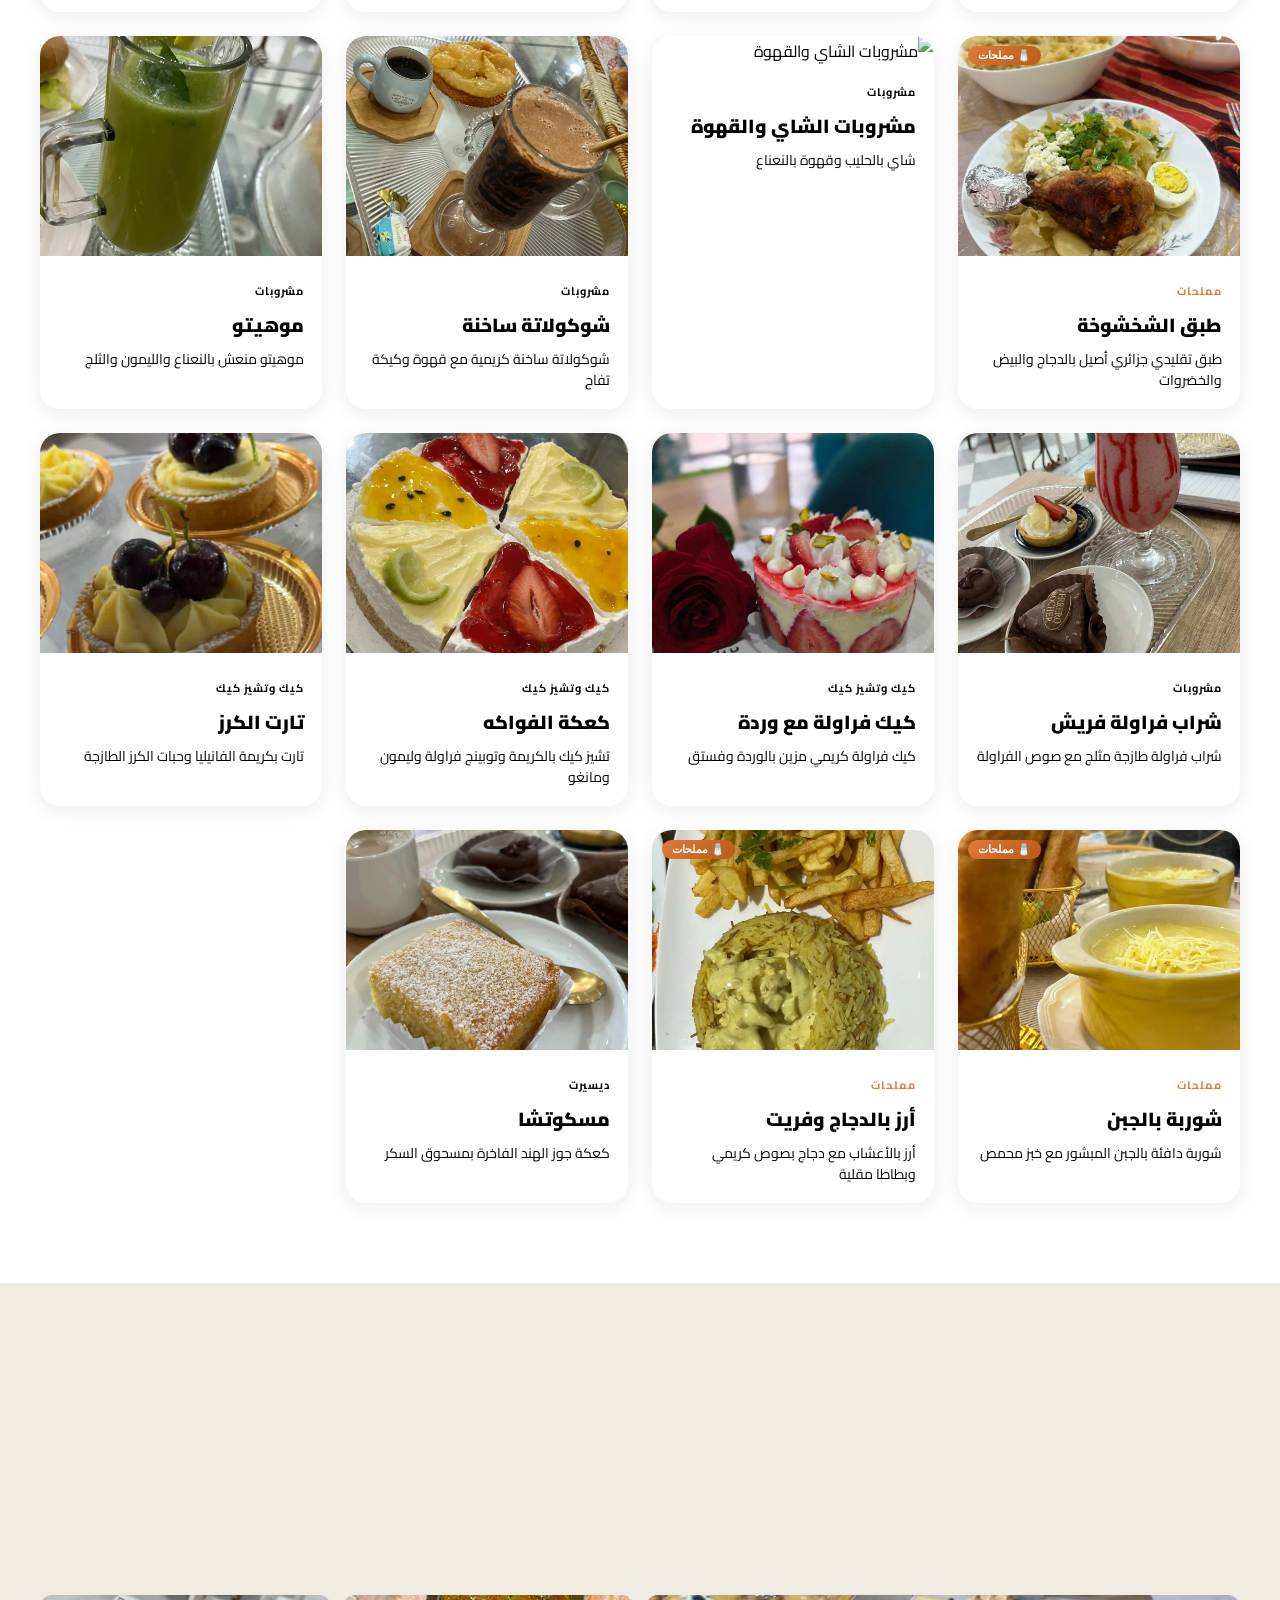
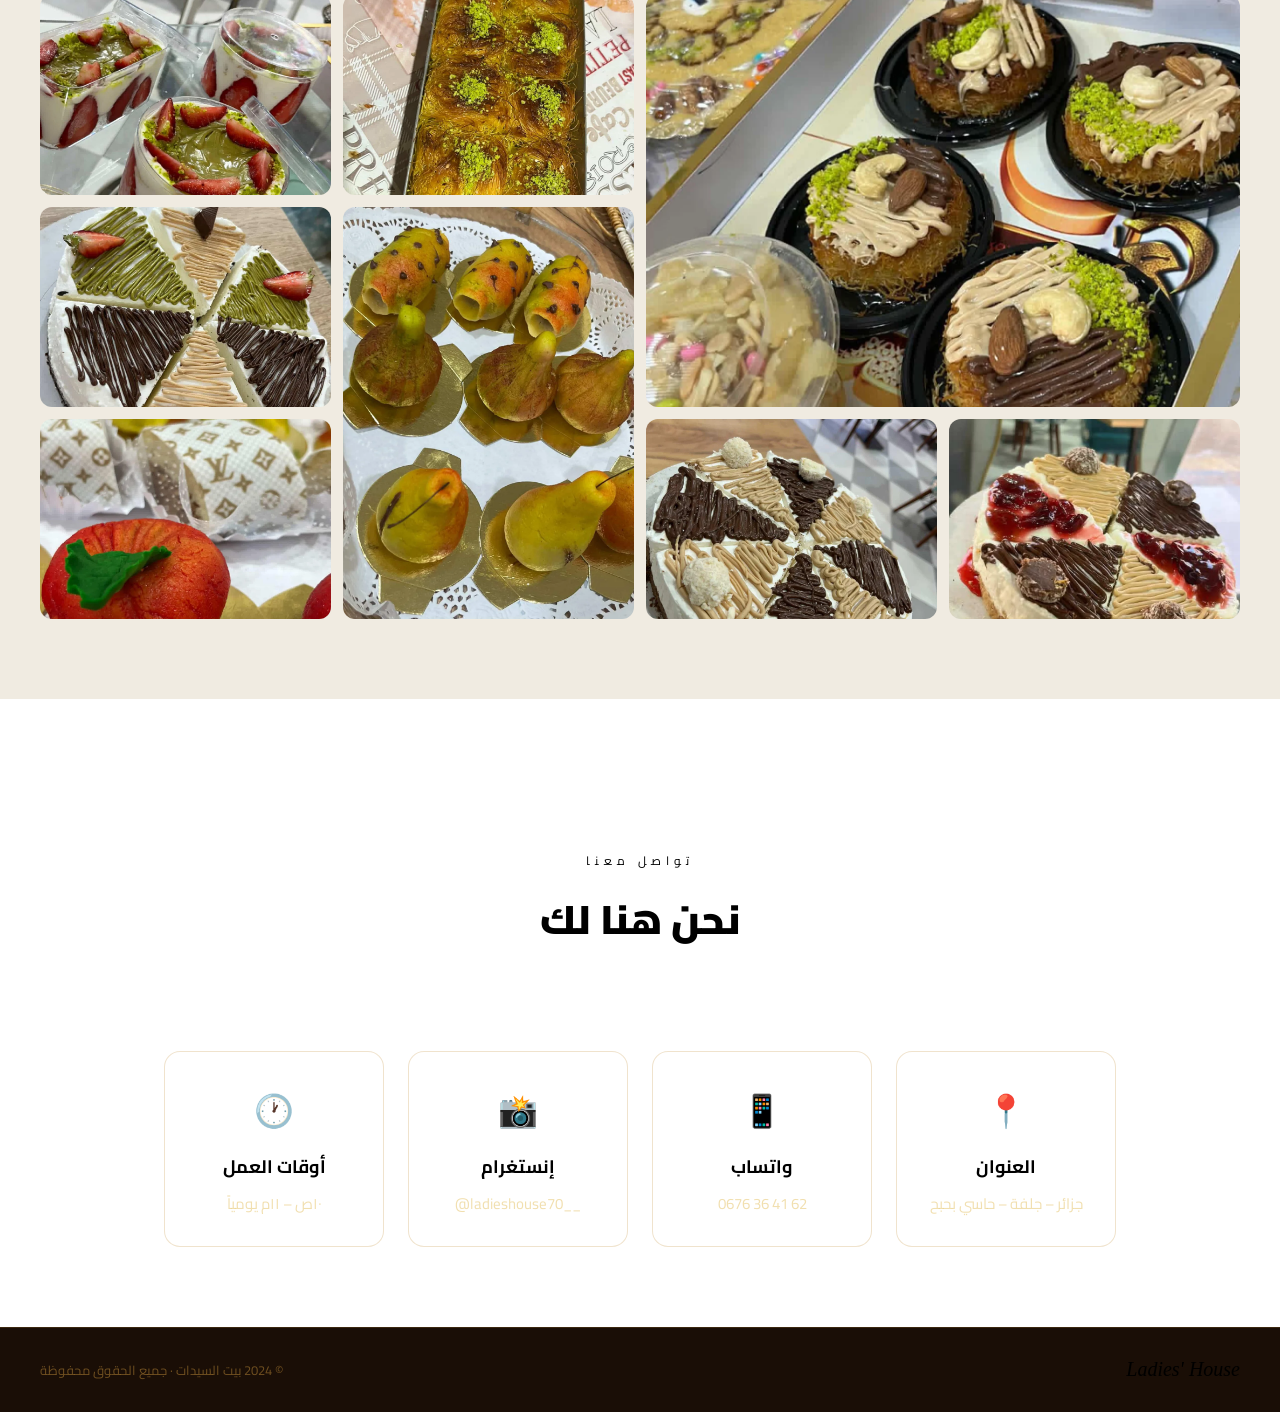
==== commit 3672918d: "." ====
--- a/public/index.html
+++ b/public/index.html
@@ -6,225 +6,7 @@
 <title>Ladies' House | بيت السيدات</title>
 <link rel="icon" type="image/png" href="/favicon.png">
 <link href="https://fonts.googleapis.com/css2?family=Cairo:wght@400;600;700;900&display=swap" rel="stylesheet">
-<style>
-:root{
-  --cream:#fff8f0; --deep:#8b2757; --brown:#a0336a;
-  --gold:#f5c800;  --lgold:#ffe566; --rose:#ff6eb4;
-  --white:#fff;    --gray:#888;
-}
-*{margin:0;padding:0;box-sizing:border-box}
-html{scroll-behavior:smooth}
-body{background:var(--cream);font-family:'Cairo',sans-serif;color:var(--deep);direction:rtl}
-::-webkit-scrollbar{width:6px}
-::-webkit-scrollbar-track{background:var(--cream)}
-::-webkit-scrollbar-thumb{background:var(--gold);border-radius:3px}
-
-/* ── NAV ── */
-nav{
-  position:fixed;top:0;width:100%;z-index:1000;
-  background:rgba(92,26,58,.96);backdrop-filter:blur(10px);
-  padding:12px 40px;display:flex;align-items:center;justify-content:space-between;
-  border-bottom:1px solid rgba(196,144,58,.3);
-  animation:slideDown .8s ease forwards;
-}
-@keyframes slideDown{from{transform:translateY(-100%)}to{transform:translateY(0)}}
-.nav-logo{font-family:'Cairo',sans-serif;font-weight:900;color:var(--lgold);font-size:22px;letter-spacing:1px}
-.nav-links{display:flex;gap:24px;list-style:none}
-.nav-links a{
-  color:rgba(232,201,122,.8);text-decoration:none;font-size:15px;font-weight:600;transition:.3s;position:relative;
-}
-.nav-links a::after{content:'';position:absolute;bottom:-3px;right:0;width:0;height:1.5px;background:var(--gold);transition:.3s}
-.nav-links a:hover{color:var(--lgold)}
-.nav-links a:hover::after{width:100%}
-
-/* ── HERO ── */
-#hero{
-  min-height:100vh;
-  background:radial-gradient(ellipse at 30% 50%,#7a1045,#5c1a3a 50%,#3a0a25 100%);
-  display:flex;flex-direction:column;align-items:center;justify-content:center;
-  position:relative;overflow:hidden;padding-top:70px;
-}
-.hero-particles{position:absolute;inset:0;pointer-events:none}
-.hero-particle{position:absolute;border-radius:50%;opacity:0;animation:floatP linear infinite}
-@keyframes floatP{0%{transform:translateY(100vh) rotate(0);opacity:0}10%{opacity:.6}90%{opacity:.3}100%{transform:translateY(-10vh) rotate(720deg);opacity:0}}
-.petal-canvas{position:absolute;inset:0;pointer-events:none;overflow:hidden}
-.hero-rings{position:relative;display:flex;align-items:center;justify-content:center;margin-bottom:30px}
-.glow-r{position:absolute;border-radius:50%;border:1px solid rgba(196,144,58,.3);animation:pulseR 3s ease-in-out infinite}
-@keyframes pulseR{0%,100%{transform:scale(1);opacity:.5}50%{transform:scale(1.03);opacity:1}}
-.logo-circle{
-  width:340px;height:340px;border-radius:50%;
-  background:radial-gradient(circle at 35% 35%,#f5f0e8,#e8dcc8 60%,#d4c4a8);
-  border:3px solid var(--gold);display:flex;align-items:center;justify-content:center;
-  position:relative;box-shadow:0 0 80px rgba(196,144,58,.5),inset 0 0 40px rgba(107,61,30,.1);
-  animation:logoAppear 1.5s cubic-bezier(.34,1.56,.64,1) forwards;opacity:0;transform:scale(.3) rotate(-10deg);
-}
-@keyframes logoAppear{to{opacity:1;transform:scale(1) rotate(0)}}
-.logo-circle::before{content:'';position:absolute;width:315px;height:315px;border-radius:50%;border:1px solid rgba(196,144,58,.5);animation:spinS 20s linear infinite}
-.logo-circle::after{content:'';position:absolute;width:298px;height:298px;border-radius:50%;border:1px dashed rgba(107,61,30,.3);animation:spinS 30s linear infinite reverse}
-@keyframes spinS{from{transform:rotate(0)}to{transform:rotate(360deg)}}
-.logo-svg{position:absolute;top:0;left:0;width:100%;height:100%}
-.logo-content{position:relative;z-index:2;display:flex;flex-direction:column;align-items:center;gap:6px;text-align:center}
-.cup-wrap{animation:floatC 4s ease-in-out infinite;animation-delay:1.5s;margin-bottom:4px}
-@keyframes floatC{0%,100%{transform:translateY(0)}50%{transform:translateY(-8px)}}
-.cup-svg{width:72px;height:72px;filter:drop-shadow(0 4px 10px rgba(107,61,30,.4))}
-.steam{animation:steam 2.5s ease-in-out infinite;transform-origin:bottom}
-.steam:nth-child(2){animation-delay:.4s}.steam:nth-child(3){animation-delay:.8s}
-@keyframes steam{0%{opacity:0;transform:translateY(0) scaleX(1)}30%{opacity:.8}100%{opacity:0;transform:translateY(-20px) scaleX(1.5)}}
-.t-en{font-family:'Cairo',sans-serif;font-weight:900;font-size:26px;color:var(--deep);letter-spacing:1px;opacity:0;transform:translateY(20px);animation:slideUp .8s ease forwards;animation-delay:1.8s}
-.divider-row{display:flex;align-items:center;gap:8px;opacity:0;animation:slideUp .8s ease forwards;animation-delay:2s}
-.div-line{width:56px;height:1.5px;background:linear-gradient(90deg,transparent,var(--gold),transparent)}
-.div-diamond{width:7px;height:7px;background:var(--gold);transform:rotate(45deg);animation:shimmer 2s ease-in-out infinite 2.5s}
-@keyframes shimmer{0%,100%{box-shadow:0 0 0 rgba(196,144,58,0)}50%{box-shadow:0 0 12px rgba(196,144,58,.8)}}
-.t-cn{font-size:16px;color:var(--brown);letter-spacing:5px;opacity:0;animation:slideUp .8s ease forwards;animation-delay:2.2s}
-.t-ar{font-size:16px;color:var(--brown);font-weight:700;opacity:0;animation:slideUp .8s ease forwards;animation-delay:2.3s}
-.t-tag{font-family:'Cairo',sans-serif;font-size:9px;color:var(--gold);letter-spacing:3px;text-transform:uppercase;opacity:0;animation:slideUp .8s ease forwards;animation-delay:2.5s}
-@keyframes slideUp{to{opacity:1;transform:translateY(0)}}
-.hero-text{text-align:center;opacity:0;animation:slideUp 1s ease forwards;animation-delay:2.8s}
-.hero-title{font-size:42px;color:var(--lgold);font-weight:900;line-height:1.2;text-shadow:0 2px 20px rgba(196,144,58,.4)}
-.hero-subtitle{font-size:18px;color:rgba(232,201,122,.7);margin-top:12px;font-weight:400}
-.hero-btn{
-  margin-top:30px;padding:14px 40px;background:linear-gradient(135deg,var(--gold),#a0722a);
-  color:white;border:none;border-radius:50px;font-size:17px;font-weight:700;
-  font-family:'Cairo',sans-serif;cursor:pointer;box-shadow:0 4px 20px rgba(245,200,0,.5);
-  transition:.3s;text-decoration:none;display:inline-block;
-  animation:slideUp 1s ease forwards;animation-delay:3.2s;opacity:0;
-}
-.hero-btn:hover{transform:translateY(-3px);box-shadow:0 8px 30px rgba(196,144,58,.7)}
-
-/* ── SECTION HEADER ── */
-.sec-header{text-align:center;padding:70px 20px 40px}
-.sec-label{font-family:'Cairo',sans-serif;font-size:12px;letter-spacing:5px;text-transform:uppercase;color:var(--gold);margin-bottom:10px}
-.sec-title{font-size:40px;font-weight:900;color:var(--deep);margin-bottom:12px}
-.sec-line{width:80px;height:2px;background:linear-gradient(90deg,transparent,var(--gold),transparent);margin:0 auto}
-
-/* ── ABOUT ── */
-#about{background:var(--deep);padding:80px 40px;text-align:center;position:relative;overflow:hidden}
-#about::before{content:'';position:absolute;top:-100px;left:50%;transform:translateX(-50%);width:600px;height:600px;border-radius:50%;background:radial-gradient(circle,rgba(245,200,0,.08),transparent 70%);pointer-events:none}
-.about-grid{display:grid;grid-template-columns:repeat(4,1fr);gap:24px;max-width:1100px;margin:40px auto 0}
-.about-card{background:rgba(255,255,255,.05);border:1px solid rgba(196,144,58,.2);border-radius:16px;padding:28px 18px;transition:.4s}
-.about-card:hover{transform:translateY(-6px);background:rgba(196,144,58,.08);border-color:var(--gold)}
-.about-icon{font-size:34px;margin-bottom:12px}
-.about-card h3{color:var(--lgold);font-size:18px;font-weight:700;margin-bottom:8px}
-.about-card p{color:rgba(232,201,122,.6);font-size:14px;line-height:1.6}
-
-/* ── MENU ── */
-#menu{background:var(--cream);padding:0 40px 80px}
-.cat-tabs{display:flex;gap:10px;justify-content:center;flex-wrap:wrap;padding:20px 0 40px}
-.cat-btn{
-  padding:9px 20px;border-radius:50px;border:1.5px solid var(--gold);
-  background:transparent;color:var(--brown);font-size:14px;font-weight:700;
-  font-family:'Noto Naskh Arabic',serif;cursor:pointer;transition:.3s;
-}
-.cat-btn.active,.cat-btn:hover{background:var(--gold);color:white;border-color:var(--gold)}
-
-/* ── مملحات special badge ── */
-.cat-btn[data-cat="مملحات"]{
-  border-color:#e07b3a;color:#8b4513;
-}
-.cat-btn[data-cat="مملحات"].active,
-.cat-btn[data-cat="مملحات"]:hover{
-  background:linear-gradient(135deg,#e07b3a,#b85a18);
-  border-color:#e07b3a;color:white;
-}
-
-.products-grid{display:grid;grid-template-columns:repeat(auto-fill,minmax(280px,1fr));gap:24px;max-width:1200px;margin:0 auto}
-.product-card{background:white;border-radius:20px;overflow:hidden;box-shadow:0 4px 20px rgba(44,26,14,.08);transition:.4s;cursor:pointer;opacity:0;transform:translateY(30px)}
-.product-card.visible{opacity:1;transform:translateY(0)}
-.product-card:hover{transform:translateY(-8px);box-shadow:0 12px 40px rgba(107,61,30,.2)}
-.product-card.hidden{display:none}
-.card-img-wrap{overflow:hidden;position:relative}
-.card-img{width:100%;height:220px;object-fit:cover;transition:.4s}
-.product-card:hover .card-img{transform:scale(1.05)}
-
-/* مملحات card accent */
-.product-card[data-cat="مملحات"] .card-img-wrap::after{
-  content:'🧂 مملحات';
-  position:absolute;top:10px;left:10px;
-  background:linear-gradient(135deg,#e07b3a,#b85a18);
-  color:white;font-size:11px;font-weight:700;padding:3px 10px;
-  border-radius:20px;font-family:'Noto Naskh Arabic',serif;
-}
-
-.card-body{padding:16px 18px 18px}
-.card-cat{font-size:11px;font-weight:700;color:var(--gold);letter-spacing:1px;text-transform:uppercase;margin-bottom:6px}
-.product-card[data-cat="مملحات"] .card-cat{color:#e07b3a}
-.card-name{font-size:19px;font-weight:900;color:var(--deep);margin-bottom:6px}
-.card-desc{font-size:14px;color:var(--gray);line-height:1.5}
-
-/* ── مملحات FEATURED BANNER ── */
-.malhat-banner{
-  max-width:1200px;margin:0 auto 32px;
-  background:linear-gradient(135deg,#3d1a08,#6b3d1e 50%,#3d1a08);
-  border-radius:20px;padding:28px 36px;
-  display:flex;align-items:center;gap:24px;
-  border:1px solid rgba(224,123,58,.4);
-  box-shadow:0 8px 32px rgba(107,61,30,.25);
-  opacity:0;transform:translateY(30px);transition:.7s;
-}
-.malhat-banner.visible{opacity:1;transform:translateY(0)}
-.malhat-banner-icon{font-size:52px;flex-shrink:0}
-.malhat-banner-text h2{
-  font-family:'Noto Naskh Arabic',serif;font-weight:900;font-size:26px;
-  color:#e8c97a;margin-bottom:6px;
-}
-.malhat-banner-text p{
-  font-size:15px;color:rgba(232,201,122,.65);line-height:1.6;
-}
-.malhat-banner-dishes{
-  margin-right:auto;display:flex;gap:10px;
-}
-.malhat-dish-badge{
-  padding:6px 14px;background:rgba(224,123,58,.15);
-  border:1px solid rgba(224,123,58,.4);border-radius:20px;
-  font-size:13px;font-weight:600;color:#e8c97a;white-space:nowrap;
-}
-
-/* ── GALLERY ── */
-#gallery{background:#f0ebe1;padding:80px 40px}
-.gallery-grid{display:grid;grid-template-columns:repeat(4,1fr);grid-auto-rows:200px;gap:12px;max-width:1200px;margin:0 auto}
-.g-item{border-radius:12px;overflow:hidden;cursor:pointer;position:relative}
-.g-item:nth-child(1){grid-column:span 2;grid-row:span 2}
-.g-item:nth-child(4){grid-row:span 2}
-.g-item img{width:100%;height:100%;object-fit:cover;transition:.5s}
-.g-item:hover img{transform:scale(1.1)}
-.g-item::after{content:'';position:absolute;inset:0;background:linear-gradient(to top,rgba(44,26,14,.5),transparent);opacity:0;transition:.3s}
-.g-item:hover::after{opacity:1}
-
-/* ── CONTACT ── */
-#contact{background:var(--deep);padding:80px 40px;text-align:center}
-.contact-cards{display:flex;gap:24px;justify-content:center;flex-wrap:wrap;margin-top:40px}
-.contact-card{background:rgba(255,255,255,.05);border:1px solid rgba(196,144,58,.25);border-radius:16px;padding:28px 32px;min-width:220px;transition:.3s}
-.contact-card:hover{background:rgba(196,144,58,.1);border-color:var(--gold);transform:translateY(-4px)}
-.contact-card .ci{font-size:32px;margin-bottom:10px}
-.contact-card h4{color:var(--lgold);font-size:18px;font-weight:700;margin-bottom:6px}
-.contact-card p{color:rgba(232,201,122,.6);font-size:15px}
-
-/* ── FOOTER ── */
-footer{background:#1a0e06;padding:30px 40px;display:flex;align-items:center;justify-content:space-between;border-top:1px solid rgba(196,144,58,.2)}
-.footer-logo{font-family:'Playfair Display',serif;font-style:italic;color:var(--lgold);font-size:20px}
-.footer-copy{color:rgba(196,144,58,.5);font-size:13px}
-
-/* ── LIGHTBOX ── */
-.lightbox{position:fixed;inset:0;background:rgba(0,0,0,.92);display:none;align-items:center;justify-content:center;z-index:9999}
-.lightbox.open{display:flex}
-.lightbox img{max-width:90vw;max-height:85vh;border-radius:12px;border:2px solid var(--gold)}
-.lb-close{position:absolute;top:20px;left:20px;color:white;font-size:36px;cursor:pointer;width:50px;height:50px;display:flex;align-items:center;justify-content:center;background:rgba(255,255,255,.1);border-radius:50%;transition:.3s}
-.lb-close:hover{background:var(--gold)}
-
-.reveal{opacity:0;transform:translateY(40px);transition:.8s ease}
-.reveal.visible{opacity:1;transform:translateY(0)}
-
-@media(max-width:768px){
-  .about-grid{grid-template-columns:1fr 1fr}
-  .gallery-grid{grid-template-columns:repeat(2,1fr)}
-  .gallery-grid .g-item:nth-child(1),.gallery-grid .g-item:nth-child(4){grid-column:span 1;grid-row:span 1}
-  nav{padding:10px 20px}.nav-links{gap:14px}
-  .hero-title{font-size:28px}
-  #about,#menu,#gallery,#contact{padding-left:20px;padding-right:20px}
-  .malhat-banner{flex-direction:column;text-align:center}
-  .malhat-banner-dishes{margin-right:0;justify-content:center;flex-wrap:wrap}
-}
-</style>
+<link rel="stylesheet" href="style.css">
 </head>
 <body>
 
@@ -380,143 +162,6 @@
 @keyframes fadeIn{to{opacity:1}}
 </style>
 
-<script>
-const products = [{"img": "kanafa_big", "name": "كنافة بالمكسرات", "cat": "حلويات شرقية", "desc": "كنافة مقرمشة بالفستق والكاجو والشوكولاتة"}, {"img": "baqlawa", "name": "بقلاوة بالفستق", "cat": "حلويات شرقية", "desc": "بقلاوة هشة محشوة بالفستق الطازج"}, {"img": "kanafa_tray", "name": "كنافة بالشوكولاتة", "cat": "حلويات شرقية", "desc": "كنافة متنوعة بصوص الشوكولاتة والمتشا"}, {"img": "desert_cup1", "name": "ديسيرت الفراولة", "cat": "ديسيرت", "desc": "كريمة ناعمة مع فراولة طازجة ومتشا"}, {"img": "desert_cup2", "name": "ديسيرت كوباية", "cat": "ديسيرت", "desc": "طبقات كريمة وفراولة منعشة"}, {"img": "desert_cup3", "name": "ديسيرت فراولة", "cat": "ديسيرت", "desc": "فراولة مع كريمة طرية وفستق"}, {"img": "cheesecake", "name": "تشيز كيك متنوع", "cat": "كيك وتشيز كيك", "desc": "بنكهات الأوريو والمتشا والفراولة"}, {"img": "cheesecake2", "name": "تشيز كيك مشكل", "cat": "كيك وتشيز كيك", "desc": "تشيز كيك كريمي بتوبينج مشكل"}, {"img": "cake_strawberry", "name": "كيك الفراولة", "cat": "كيك وتشيز كيك", "desc": "كيك فراولة مع كريمة وفستق"}, {"img": "tiramisu", "name": "تيراميسو", "cat": "كيك وتشيز كيك", "desc": "تيراميسو إيطالي كلاسيكي"}, {"img": "mochi1", "name": "موتشي فاكهة", "cat": "موتشي", "desc": "موتشي ياباني بالمانغو والشوكولاتة"}, {"img": "mochi2", "name": "موتشي مانغو", "cat": "موتشي", "desc": "موتشي طازج بالمانغو الملون"}, {"img": "crepe", "name": "كريب شوكولاتة", "cat": "كريب", "desc": "كريب بالشوكولاتة والنوتيلا"}, {"img": "crepe2", "name": "كريب متشا", "cat": "كريب", "desc": "كريب بصوص المتشا والشوكولاتة"}, {"img": "gratin", "name": "غراتان البطاطا", "cat": "مملحات", "desc": "غراتان بطاطا بالجبن الذهبي المذاب في طاجين فخاري"}, {"img": "food1", "name": "طبق الشخشوخة", "cat": "مملحات", "desc": "طبق تقليدي جزائري أصيل بالدجاج والبيض والخضروات"}, {"img": "drinks", "name": "مشروبات الشاي والقهوة", "cat": "مشروبات", "desc": "شاي بالحليب وقهوة بالنعناع"}, {"img": "hotchoc", "name": "شوكولاتة ساخنة", "cat": "مشروبات", "desc": "شوكولاتة ساخنة كريمية مع قهوة وكيكة تفاح"}, {"img": "mojito", "name": "موهيتو", "cat": "مشروبات", "desc": "موهيتو منعش بالنعناع والليمون والثلج"}, {"img": "strawberry_drink", "name": "شراب فراولة فريش", "cat": "مشروبات", "desc": "شراب فراولة طازجة مثلج مع صوص الفراولة"}, {"img": "strawberry_cake2", "name": "كيك فراولة مع وردة", "cat": "كيك وتشيز كيك", "desc": "كيك فراولة كريمي مزين بالوردة وفستق"}, {"img": "fruit_cake", "name": "كعكة الفواكه", "cat": "كيك وتشيز كيك", "desc": "تشيز كيك بالكريمة وتوبينج فراولة وليمون ومانغو"}, {"img": "cherry_tart", "name": "تارت الكرز", "cat": "كيك وتشيز كيك", "desc": "تارت بكريمة الفانيليا وحبات الكرز الطازجة"}, {"img": "soup", "name": "شوربة بالجبن", "cat": "مملحات", "desc": "شوربة دافئة بالجبن المبشور مع خبز محمص"}, {"img": "rice_fries", "name": "أرز بالدجاج وفريت", "cat": "مملحات", "desc": "أرز بالأعشاب مع دجاج بصوص كريمي وبطاطا مقلية"}, {"img": "maskoutcha", "name": "مسكوتشا", "cat": "ديسيرت", "desc": "كعكة جوز الهند الفاخرة بمسحوق السكر"}];
-const imgs = {
-  "kanafa_big": "[data-uri]",
-  "baqlawa": "[data-uri]",
-  "desert_cup1": "[data-uri]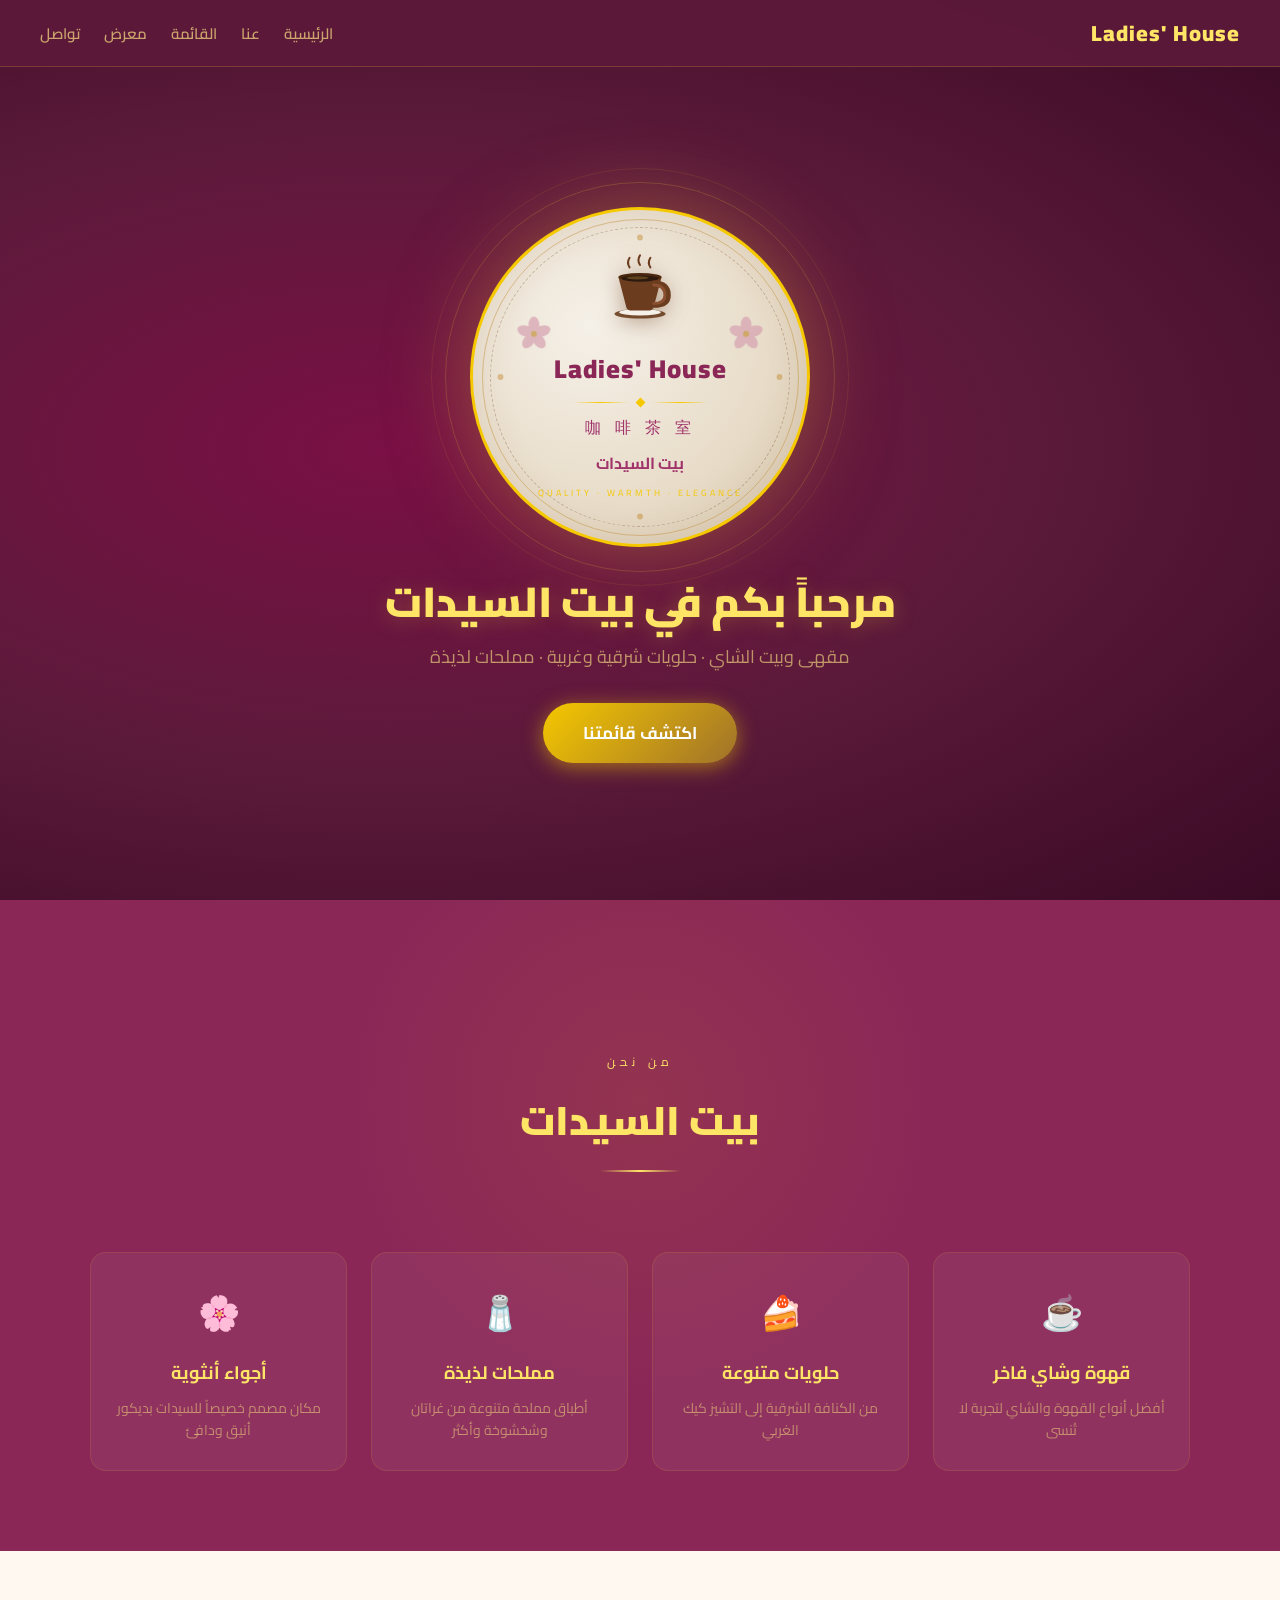
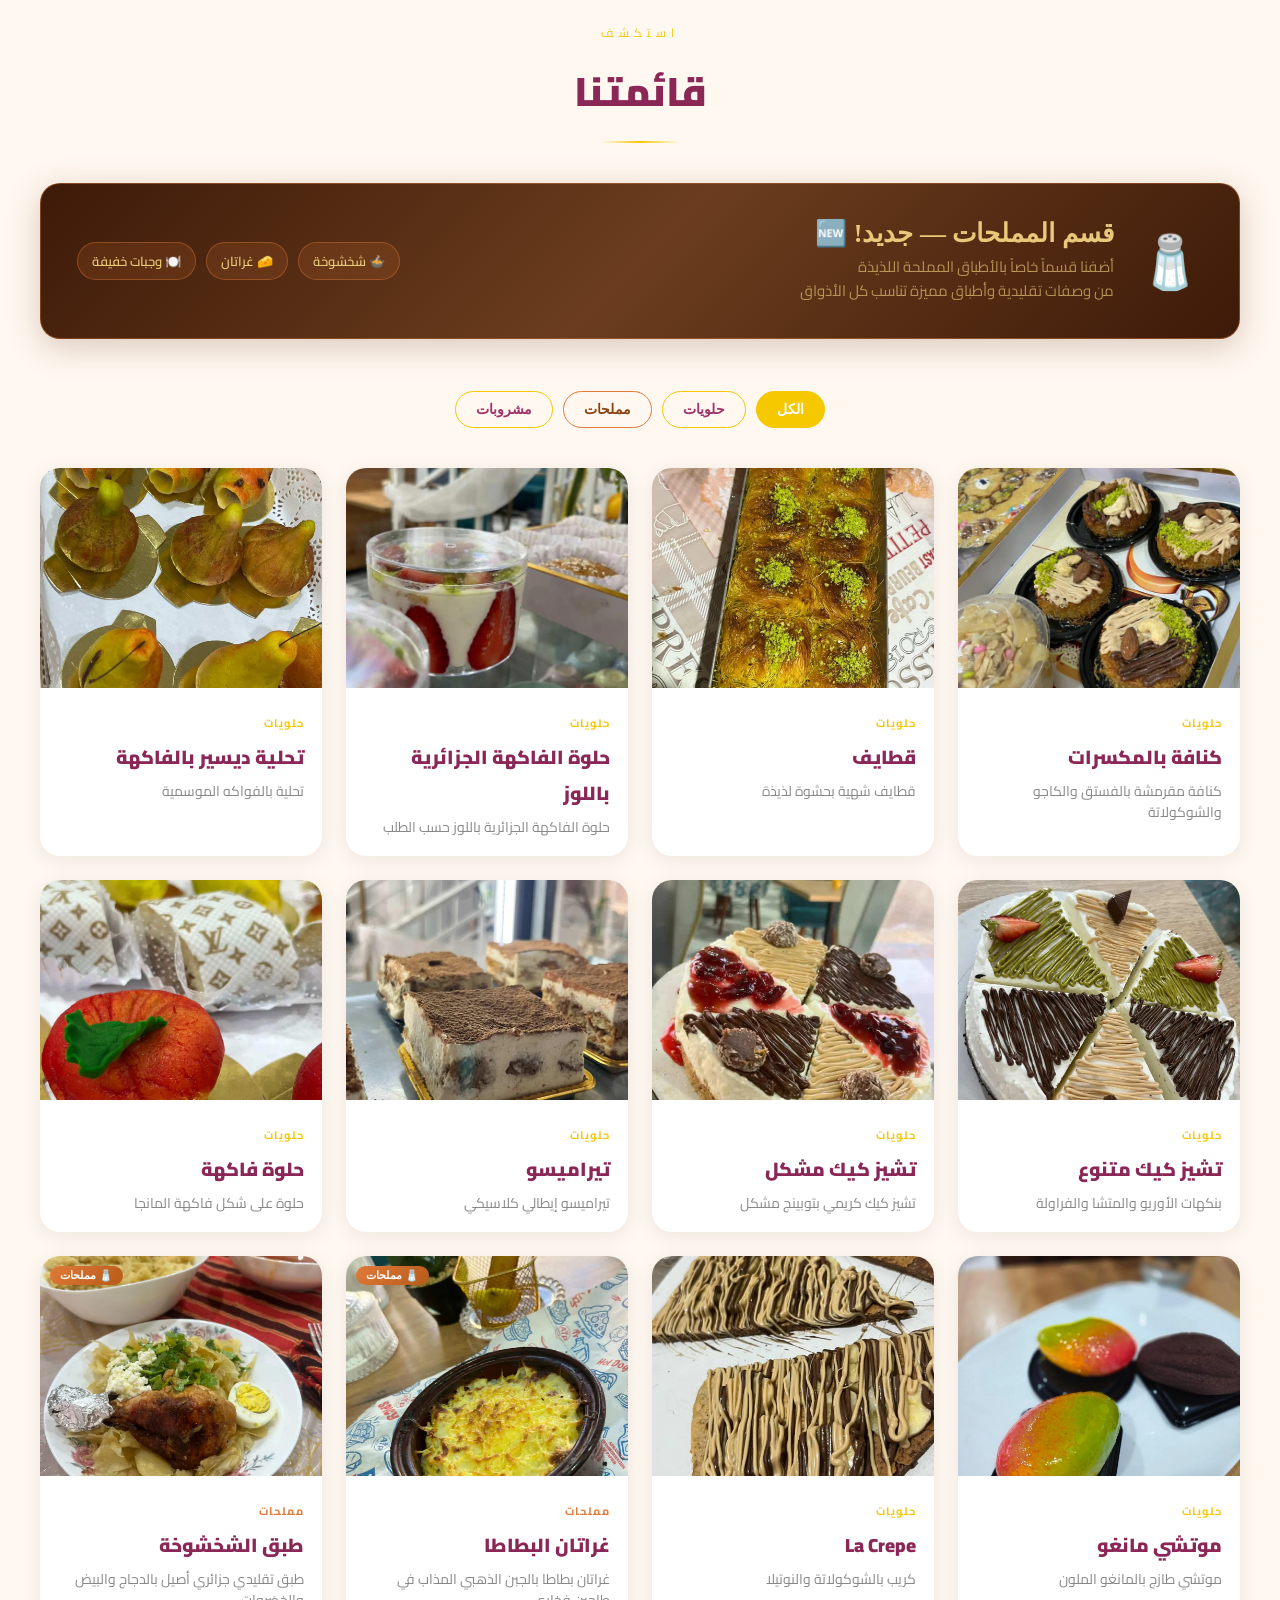
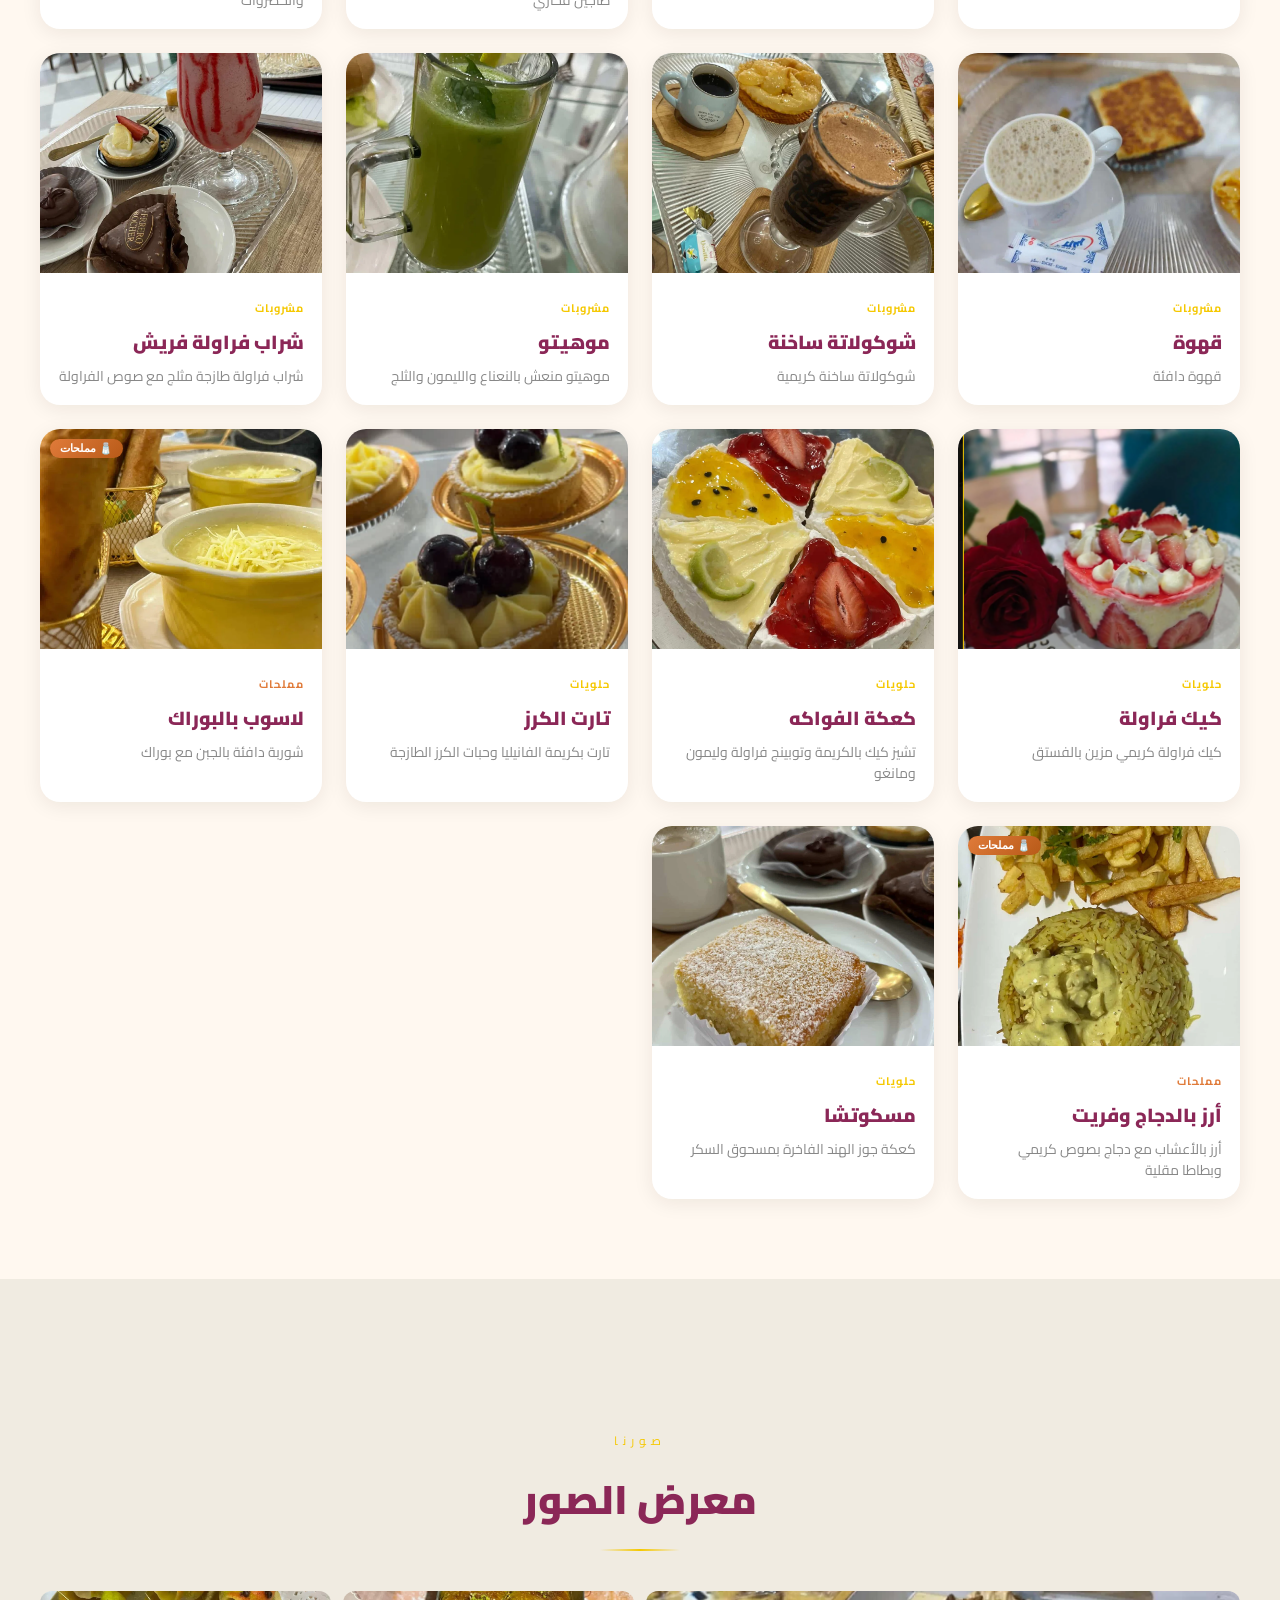
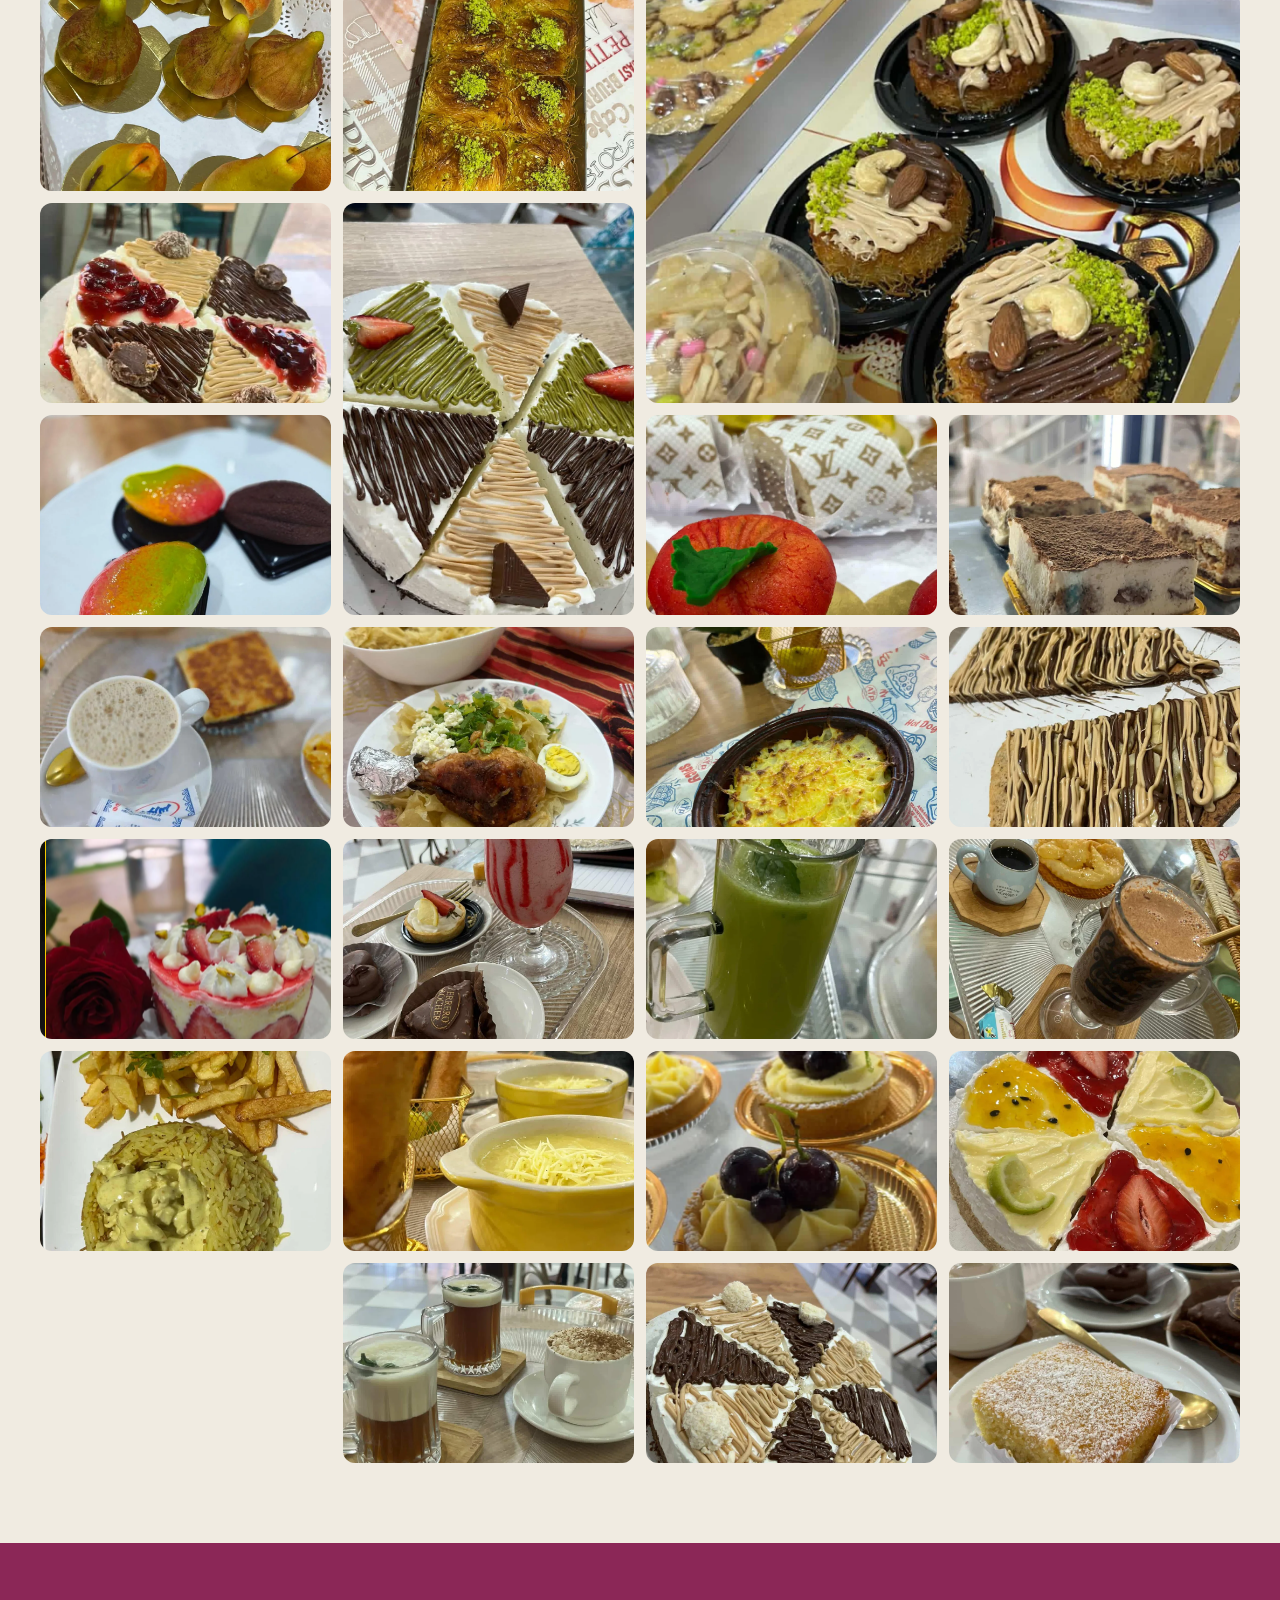
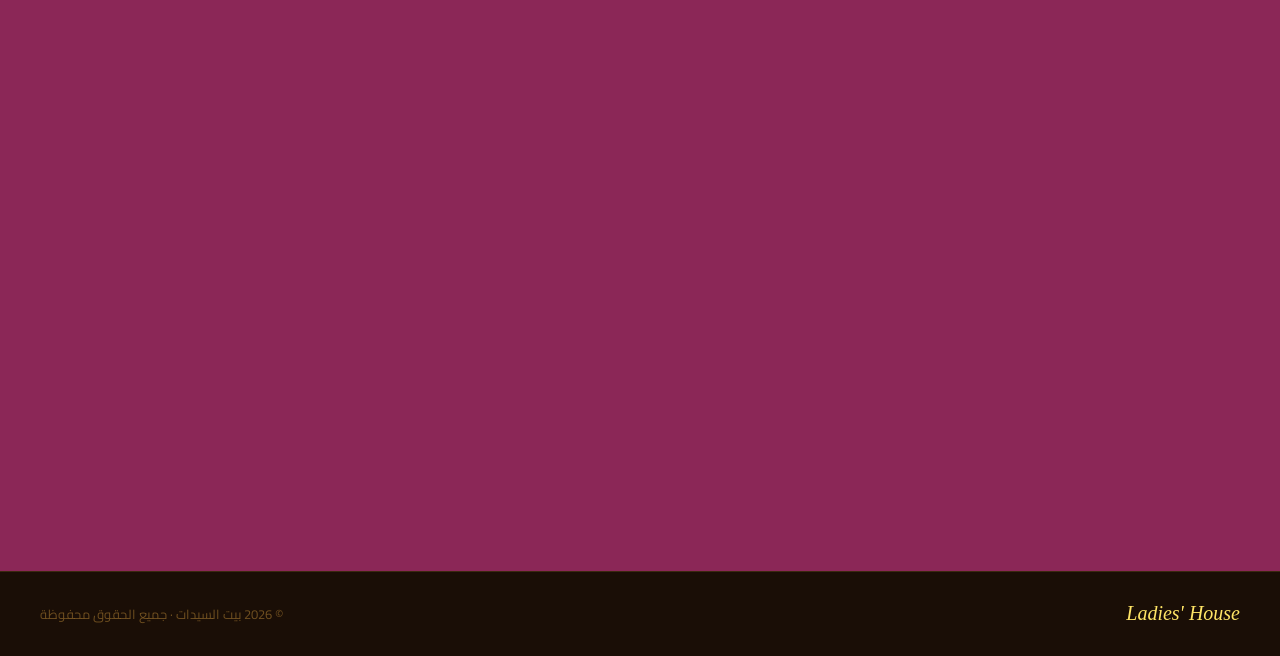
==== commit 24ccb570: "update" ====
--- a/public/index.html
+++ b/public/index.html
@@ -33,7 +33,7 @@
         <defs><path id="cr" d="M170,170 m-142,0 a142,142 0 1,1 284,0 a142,142 0 1,1 -284,0"/></defs>
         <g style="animation:spinS 25s linear infinite,rShow 1s ease 2.5s forwards;transform-origin:170px 170px;opacity:0">
           <text font-family="Playfair Display,serif" font-size="11.5" fill="#c4903a" letter-spacing="3">
-            <textPath href="#cr">✦  EST. 2024  ✦  LADIES' HOUSE  ✦  بيت السيدات  ✦  咖啡茶室  ✦</textPath>
+            <textPath href="#cr">✦  EST. 2026  ✦  LADIES' HOUSE  ✦  بيت السيدات  ✦  咖啡茶室  ✦</textPath>
           </text>
         </g>
         <g opacity=".5">
@@ -140,15 +140,15 @@
   </div>
   <div class="contact-cards reveal">
     <div class="contact-card"><div class="ci">📍</div><h4>العنوان</h4><p dir="rtl">جزائر &ndash; جلفة &ndash; حاسي بحبح</p></div>
-    <div class="contact-card"><div class="ci">📱</div><h4>واتساب</h4><p dir="ltr" style="unicode-bidi:plaintext">0676 36 41 62</p></div>
-    <div class="contact-card"><div class="ci">📸</div><h4>إنستغرام</h4><p dir="ltr" style="unicode-bidi:plaintext">@ladieshouse70__</p></div>
-    <div class="contact-card"><div class="ci">🕐</div><h4>أوقات العمل</h4><p>١٠ص – ١١م يومياً</p></div>
+    <a class="contact-card contact-card-link" href="https://wa.me/213676364162" target="_blank" rel="noopener noreferrer"><div class="ci">📱</div><h4>واتساب</h4><p dir="ltr" style="unicode-bidi:plaintext">0676 36 41 62</p></a>
+    <a class="contact-card contact-card-link" href="https://www.instagram.com/ladieshouse70__/" target="_blank" rel="noopener noreferrer"><div class="ci">📸</div><h4>إنستغرام</h4><p dir="ltr" style="unicode-bidi:plaintext">@ladieshouse70__</p></a>
+    <div class="contact-card"><div class="ci">🕐</div><h4>أوقات العمل</h4><p>10ص – 11م يومياً</p></div>
   </div>
 </section>
 
 <footer>
   <div class="footer-logo">Ladies' House</div>
-  <div class="footer-copy">© 2024 بيت السيدات · جميع الحقوق محفوظة</div>
+  <div class="footer-copy">© 2026 بيت السيدات · جميع الحقوق محفوظة</div>
 </footer>
 
 <div class="lightbox" id="lightbox" onclick="closeLB()">
@@ -164,4 +164,4 @@
 
 <script src="script.js"></script>
 </body>
-</html>+</html>
--- a/public/style.css
+++ b/public/style.css
@@ -1,4 +1,3 @@
- <style>
 :root{
   --cream:#fff8f0; --deep:#8b2757; --brown:#a0336a;
   --gold:#f5c800;  --lgold:#ffe566; --rose:#ff6eb4;
@@ -187,6 +186,7 @@
 .contact-cards{display:flex;gap:24px;justify-content:center;flex-wrap:wrap;margin-top:40px}
 .contact-card{background:rgba(255,255,255,.05);border:1px solid rgba(196,144,58,.25);border-radius:16px;padding:28px 32px;min-width:220px;transition:.3s}
 .contact-card:hover{background:rgba(196,144,58,.1);border-color:var(--gold);transform:translateY(-4px)}
+.contact-card-link{display:block;color:inherit;text-decoration:none;cursor:pointer}
 .contact-card .ci{font-size:32px;margin-bottom:10px}
 .contact-card h4{color:var(--lgold);font-size:18px;font-weight:700;margin-bottom:6px}
 .contact-card p{color:rgba(232,201,122,.6);font-size:15px}
@@ -216,4 +216,3 @@
   .malhat-banner{flex-direction:column;text-align:center}
   .malhat-banner-dishes{margin-right:0;justify-content:center;flex-wrap:wrap}
 }
-</style>
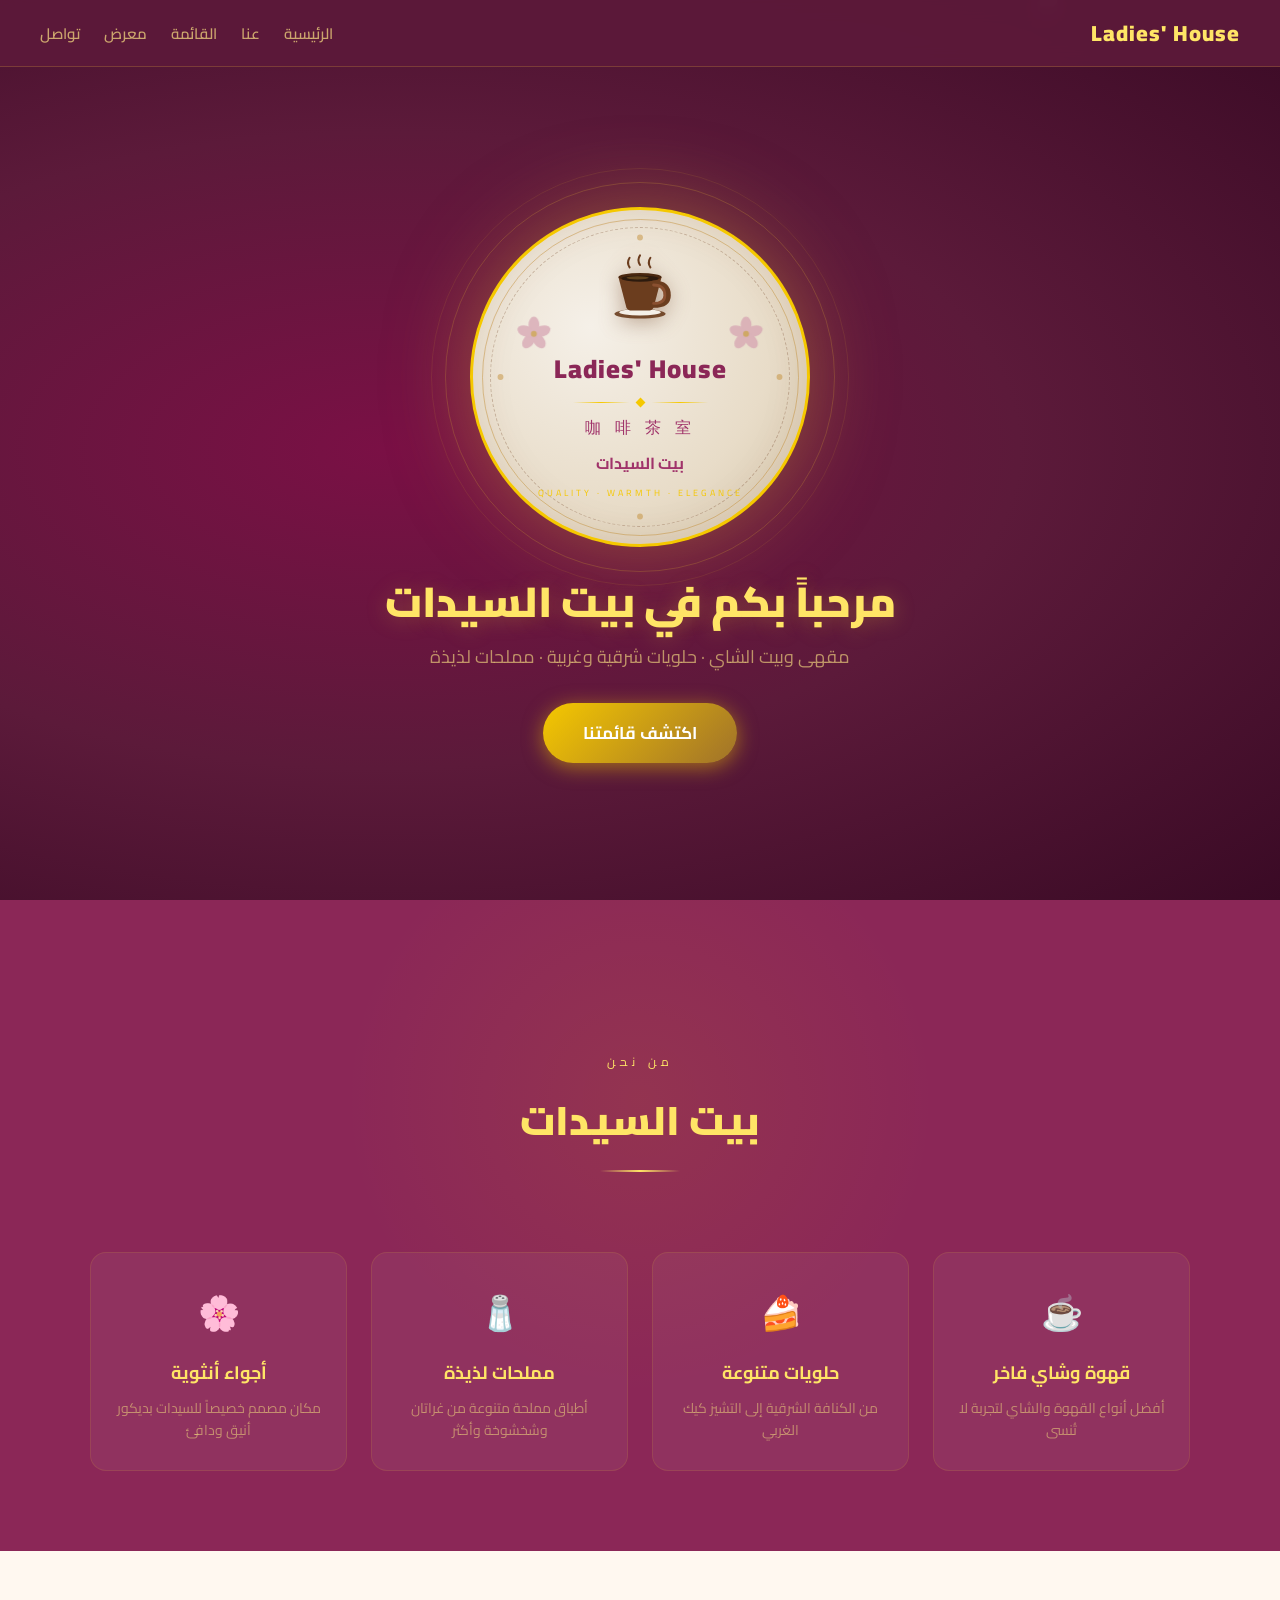
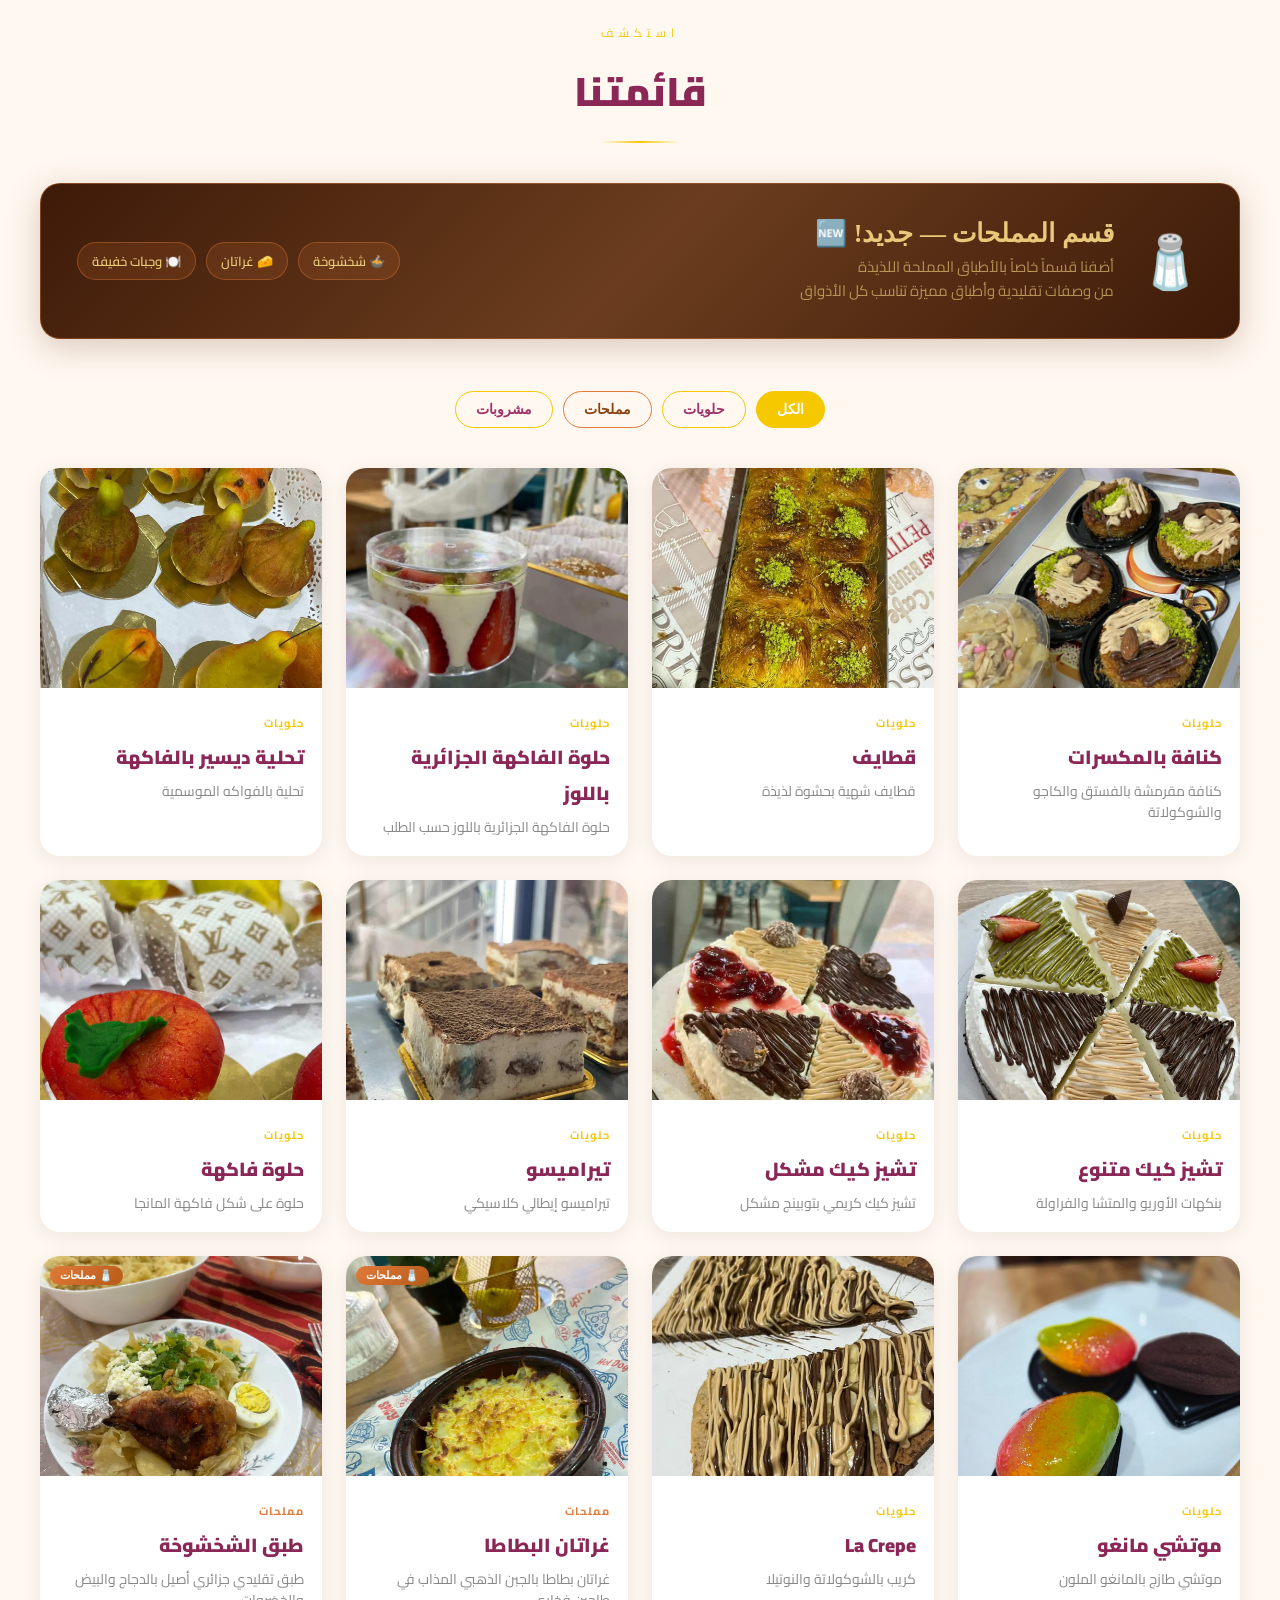
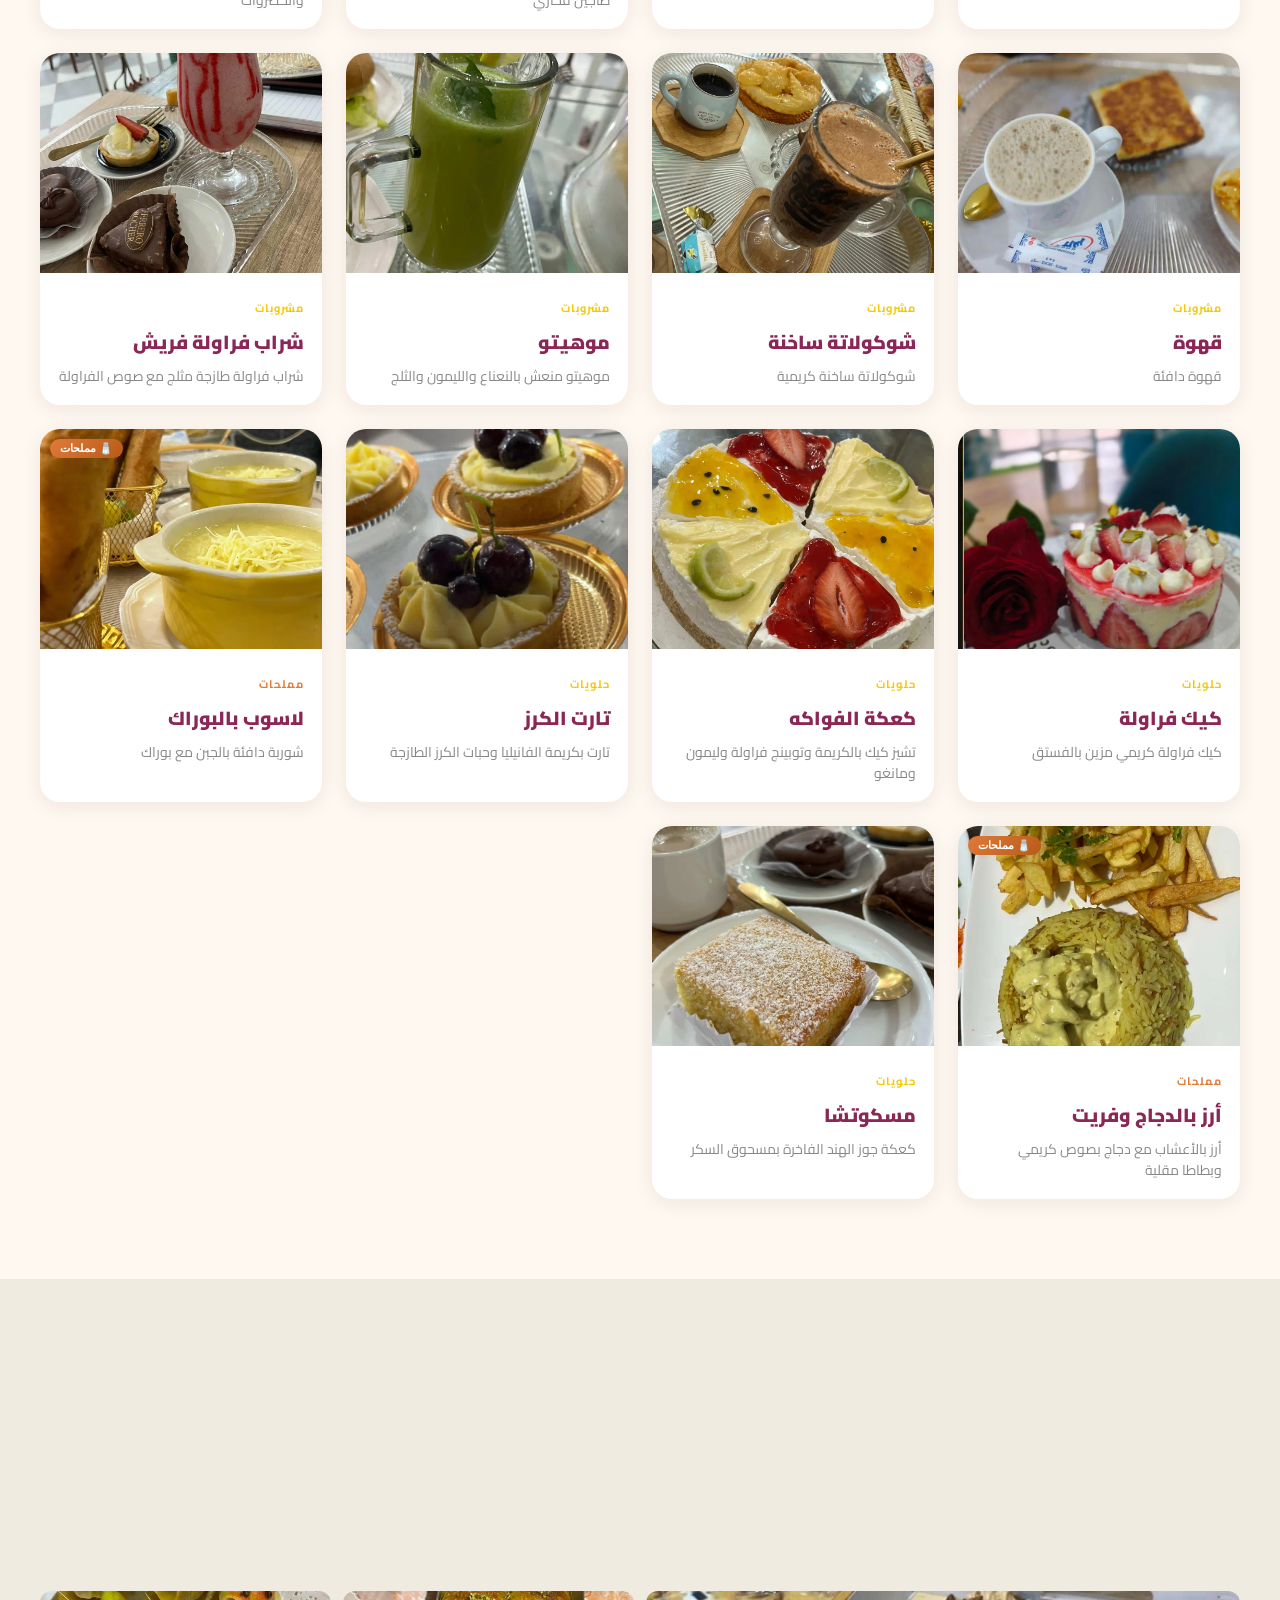
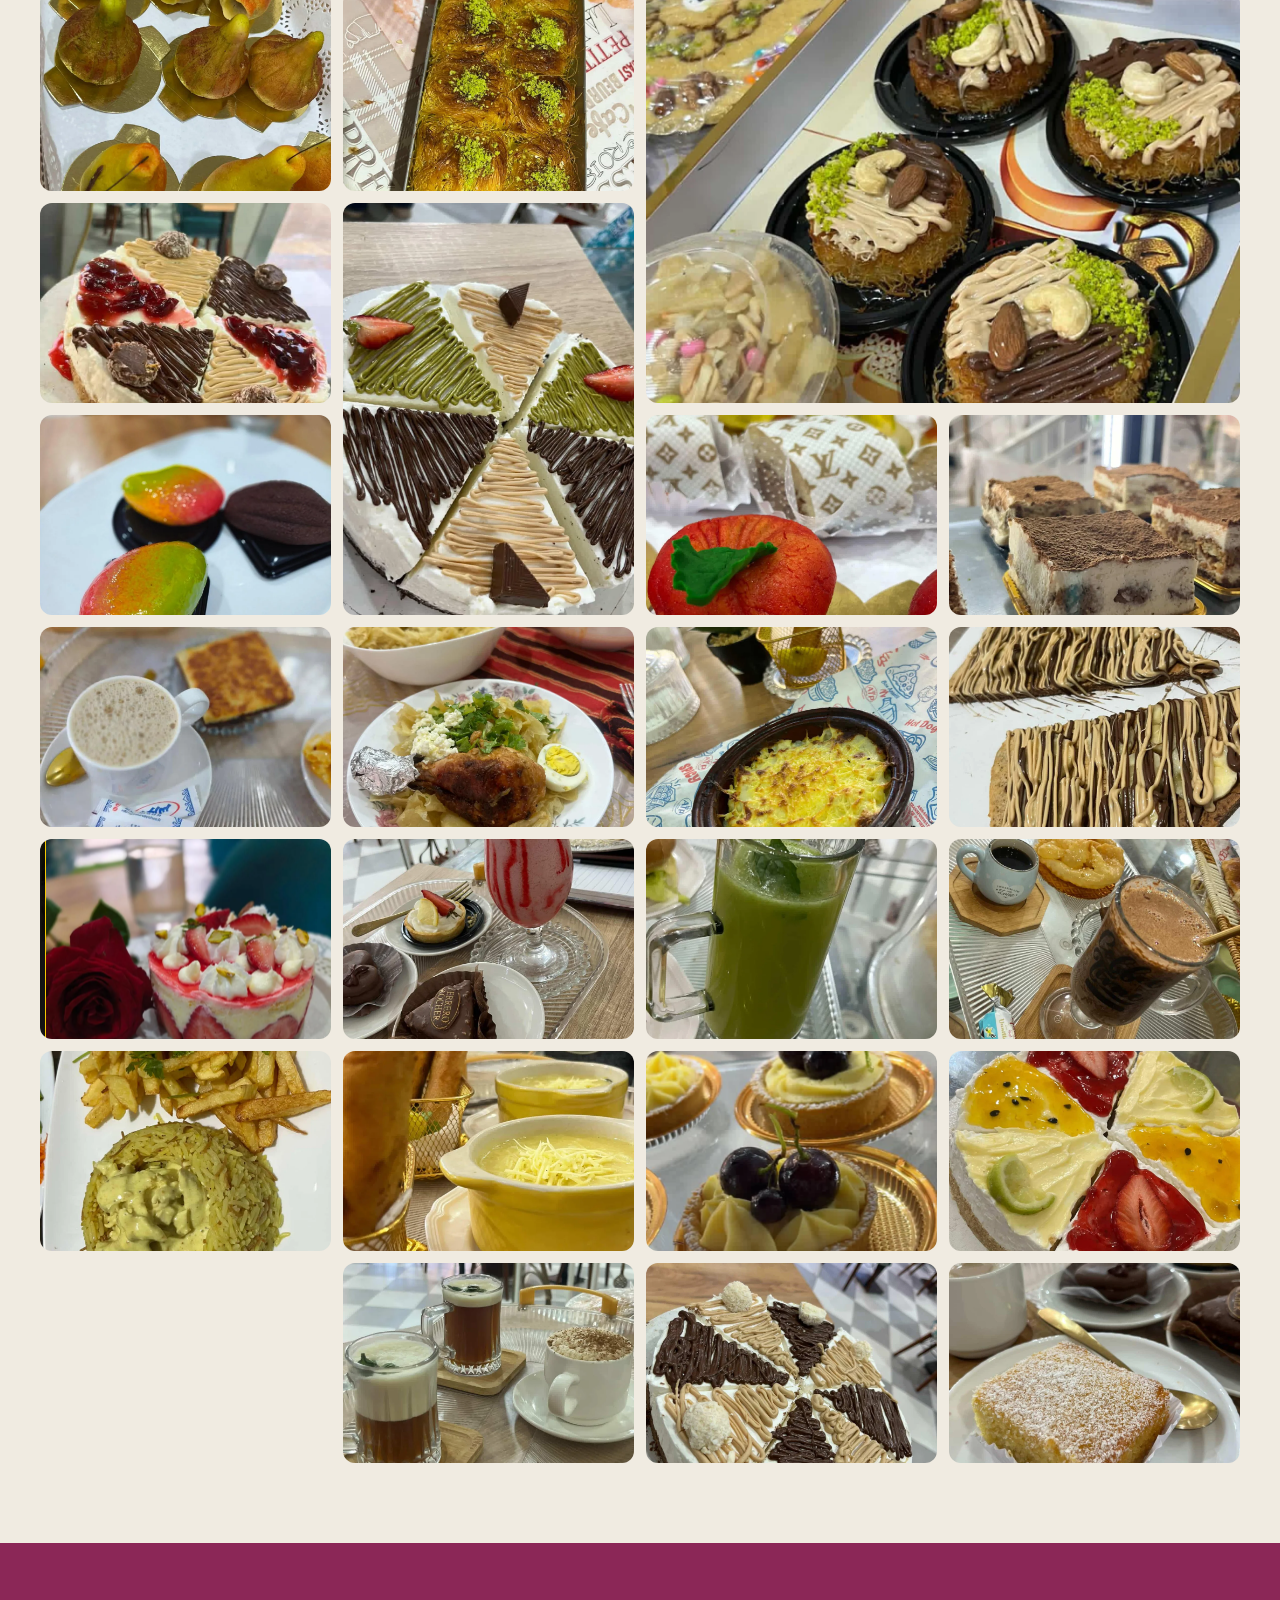
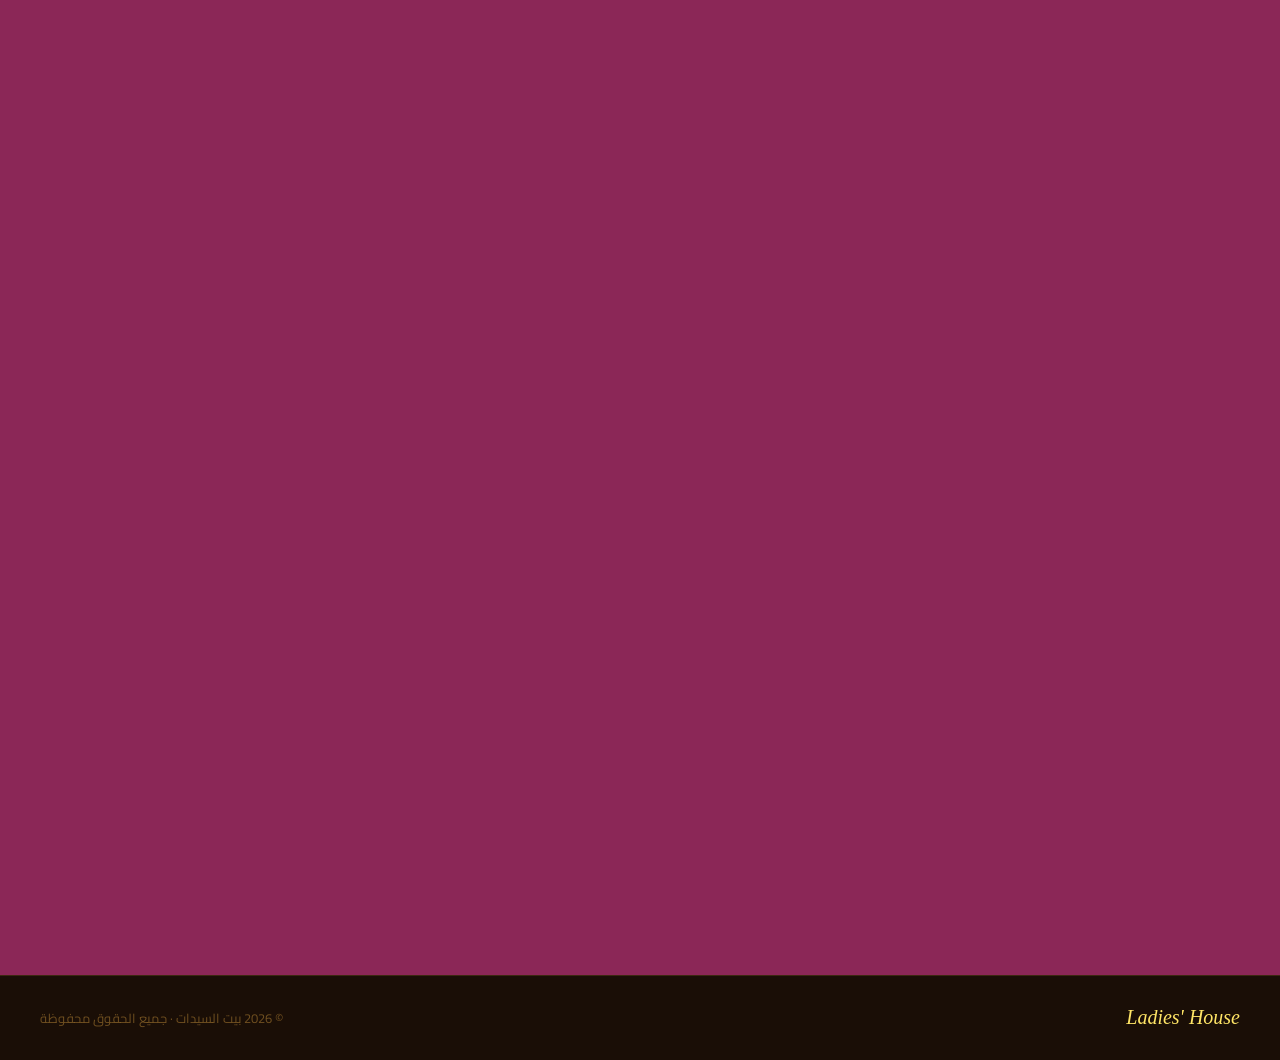
==== commit c18a6bf9: "update" ====
--- a/public/index.html
+++ b/public/index.html
@@ -144,6 +144,17 @@
     <a class="contact-card contact-card-link" href="https://www.instagram.com/ladieshouse70__/" target="_blank" rel="noopener noreferrer"><div class="ci">📸</div><h4>إنستغرام</h4><p dir="ltr" style="unicode-bidi:plaintext">@ladieshouse70__</p></a>
     <div class="contact-card"><div class="ci">🕐</div><h4>أوقات العمل</h4><p>10ص – 11م يومياً</p></div>
   </div>
+  <div class="map-panel reveal">
+    <div class="map-info">
+      <span class="map-kicker">موقعنا</span>
+      <h3>زورونا في Ladies' House</h3>
+      <p>حاسي بحبح، الجلفة. اضغطي على الخريطة أو افتحيها مباشرة للوصول بسهولة.</p>
+      <a class="map-link" href="https://www.google.com/maps/search/?api=1&query=35.07310722725099,3.0247604718994356" target="_blank" rel="noopener noreferrer">فتح في Google Maps</a>
+    </div>
+    <div class="map-frame">
+      <iframe src="https://www.google.com/maps/embed?pb=!1m18!1m12!1m3!1d921.474596929286!2d3.0247604718994356!3d35.07310722725099!2m3!1f0!2f0!3f0!3m2!1i1024!2i768!4f13.1!3m3!1m2!1s0x128853000d427fdd%3A0x6814f4fb595e90df!2sLadies%20house!5e1!3m2!1sen!2sdz!4v1778077008390!5m2!1sen!2sdz" title="Ladies' House location on Google Maps" allowfullscreen="" loading="lazy" referrerpolicy="no-referrer-when-downgrade"></iframe>
+    </div>
+  </div>
 </section>
 
 <footer>
--- a/public/style.css
+++ b/public/style.css
@@ -190,6 +190,28 @@
 .contact-card .ci{font-size:32px;margin-bottom:10px}
 .contact-card h4{color:var(--lgold);font-size:18px;font-weight:700;margin-bottom:6px}
 .contact-card p{color:rgba(232,201,122,.6);font-size:15px}
+.map-panel{
+  max-width:1200px;margin:42px auto 0;
+  display:grid;grid-template-columns:minmax(260px,.8fr) minmax(320px,1.4fr);
+  gap:0;overflow:hidden;text-align:right;
+  background:linear-gradient(135deg,rgba(255,255,255,.08),rgba(196,144,58,.08));
+  border:1px solid rgba(196,144,58,.28);border-radius:18px;
+  box-shadow:0 18px 50px rgba(26,14,6,.18);
+}
+.map-info{padding:34px 32px;display:flex;flex-direction:column;justify-content:center;align-items:flex-start}
+.map-kicker{color:var(--gold);font-size:12px;font-weight:900;letter-spacing:4px;text-transform:uppercase;margin-bottom:8px}
+.map-info h3{color:var(--lgold);font-size:26px;font-weight:900;margin-bottom:10px}
+.map-info p{color:rgba(232,201,122,.68);font-size:15px;line-height:1.8;margin-bottom:20px}
+.map-link{
+  display:inline-flex;align-items:center;justify-content:center;
+  padding:11px 22px;border-radius:50px;
+  background:linear-gradient(135deg,var(--gold),#a0722a);
+  color:white;text-decoration:none;font-weight:800;font-size:14px;
+  box-shadow:0 8px 24px rgba(245,200,0,.25);transition:.3s;
+}
+.map-link:hover{transform:translateY(-2px);box-shadow:0 12px 32px rgba(245,200,0,.35)}
+.map-frame{min-height:360px;background:rgba(255,255,255,.08)}
+.map-frame iframe{width:100%;height:100%;min-height:360px;border:0;display:block;filter:saturate(.95) contrast(1.02)}
 
 /* ── FOOTER ── */
 footer{background:#1a0e06;padding:30px 40px;display:flex;align-items:center;justify-content:space-between;border-top:1px solid rgba(196,144,58,.2)}
@@ -215,4 +237,8 @@
   #about,#menu,#gallery,#contact{padding-left:20px;padding-right:20px}
   .malhat-banner{flex-direction:column;text-align:center}
   .malhat-banner-dishes{margin-right:0;justify-content:center;flex-wrap:wrap}
-}
+  .map-panel{grid-template-columns:1fr;border-radius:14px}
+  .map-info{padding:26px 22px;text-align:center;align-items:center}
+  .map-info h3{font-size:23px}
+  .map-frame,.map-frame iframe{min-height:320px}
+}
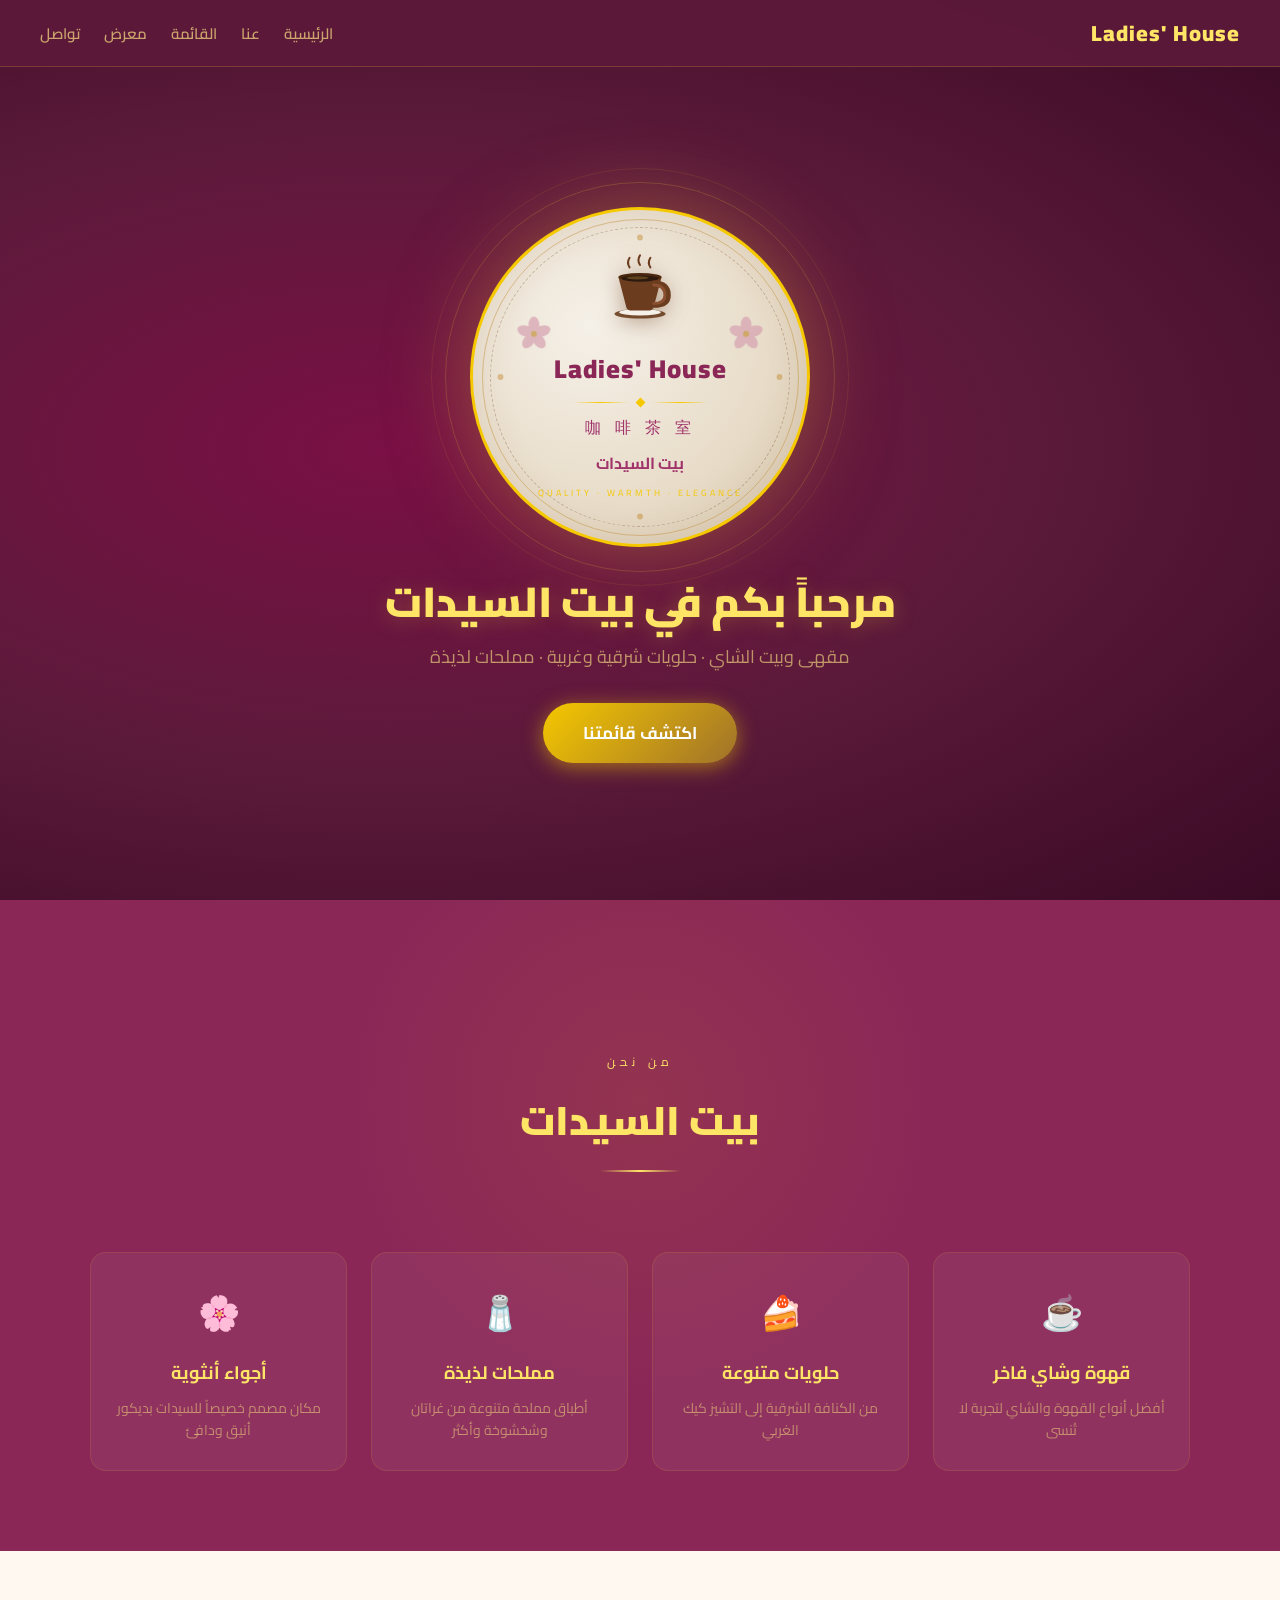
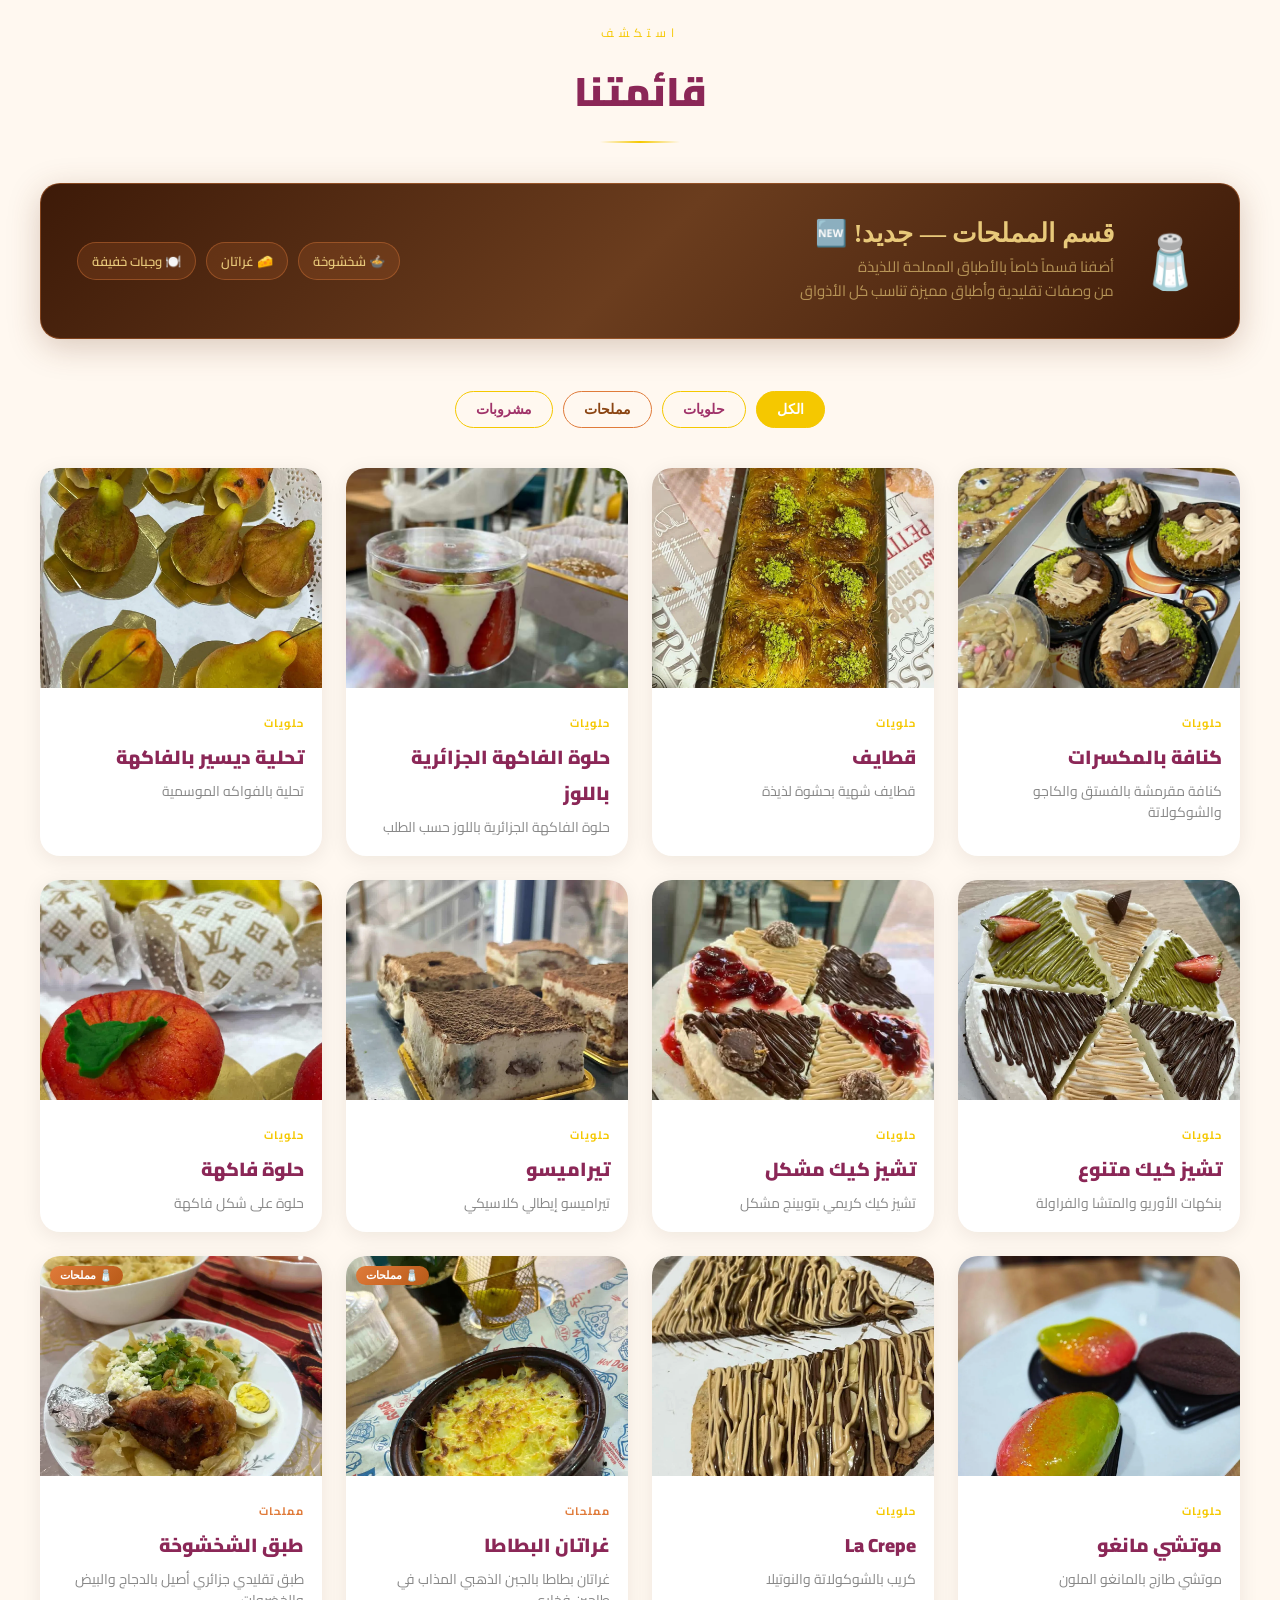
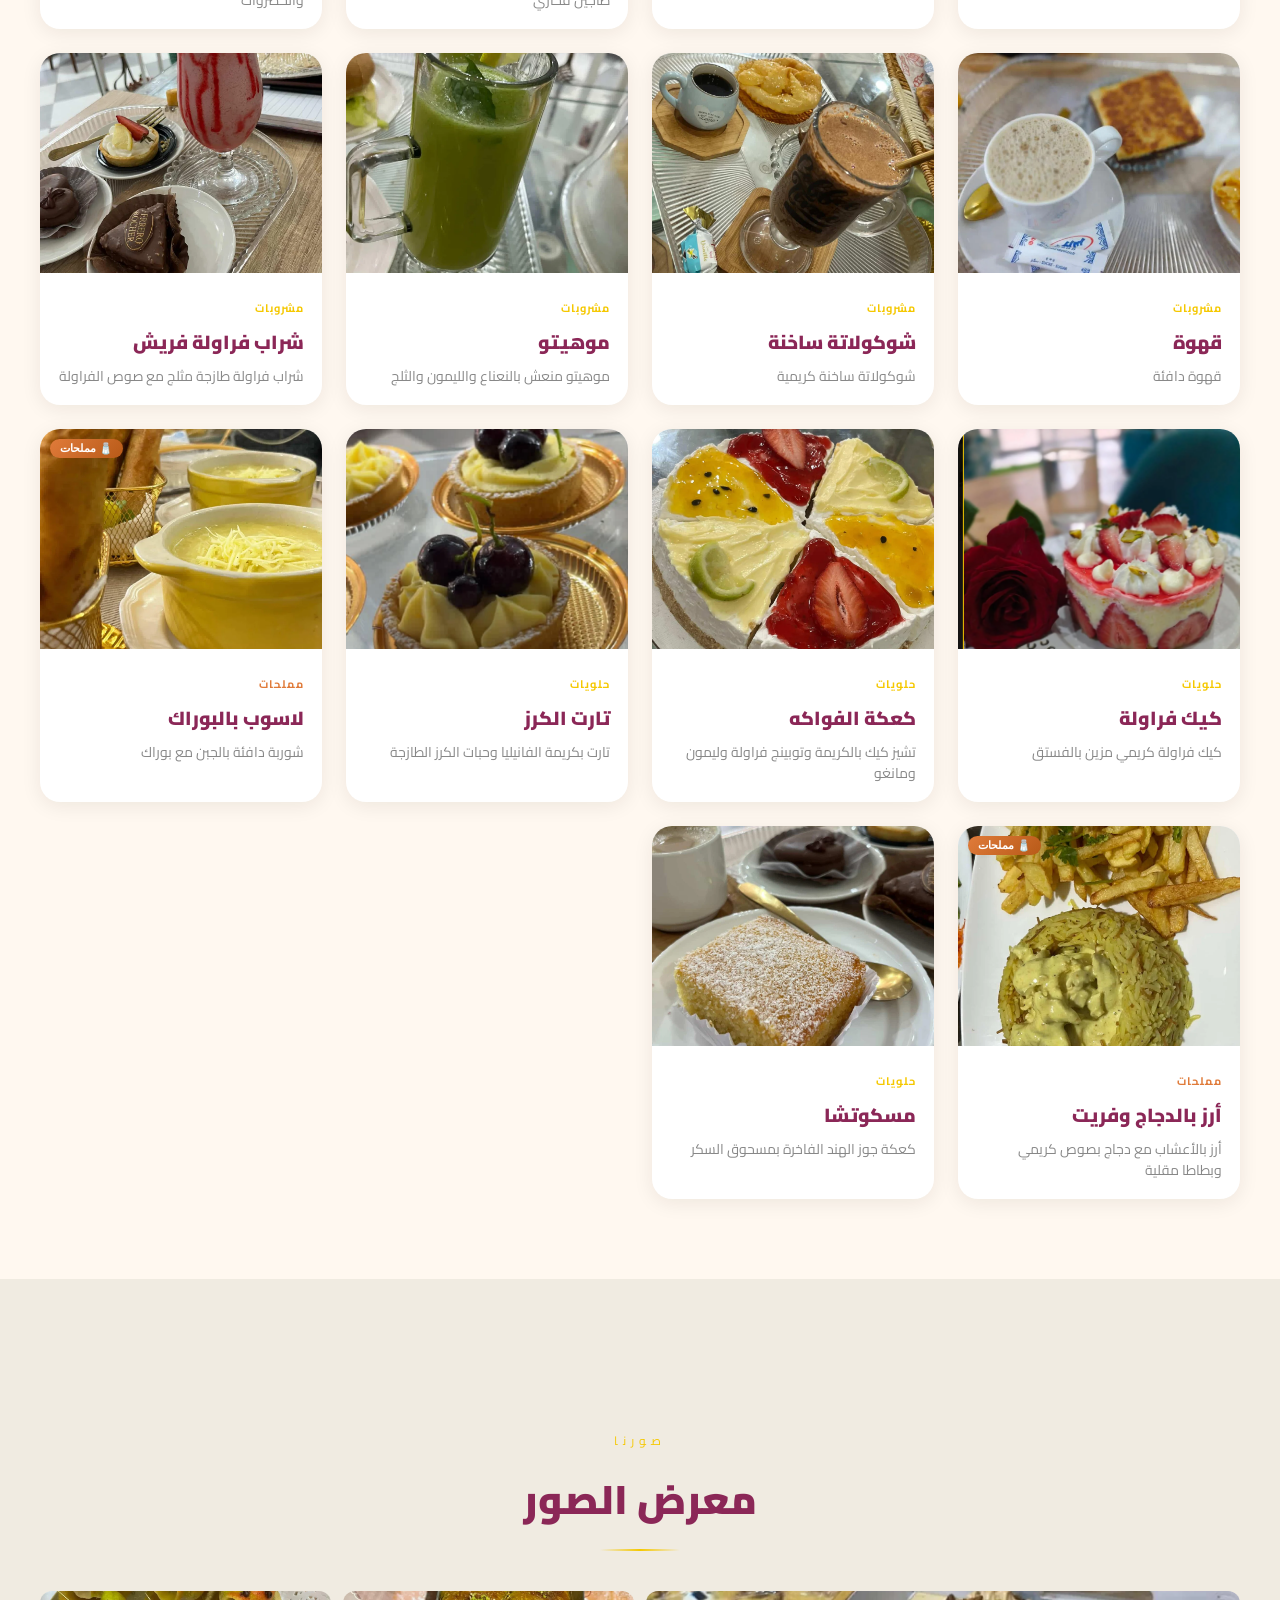
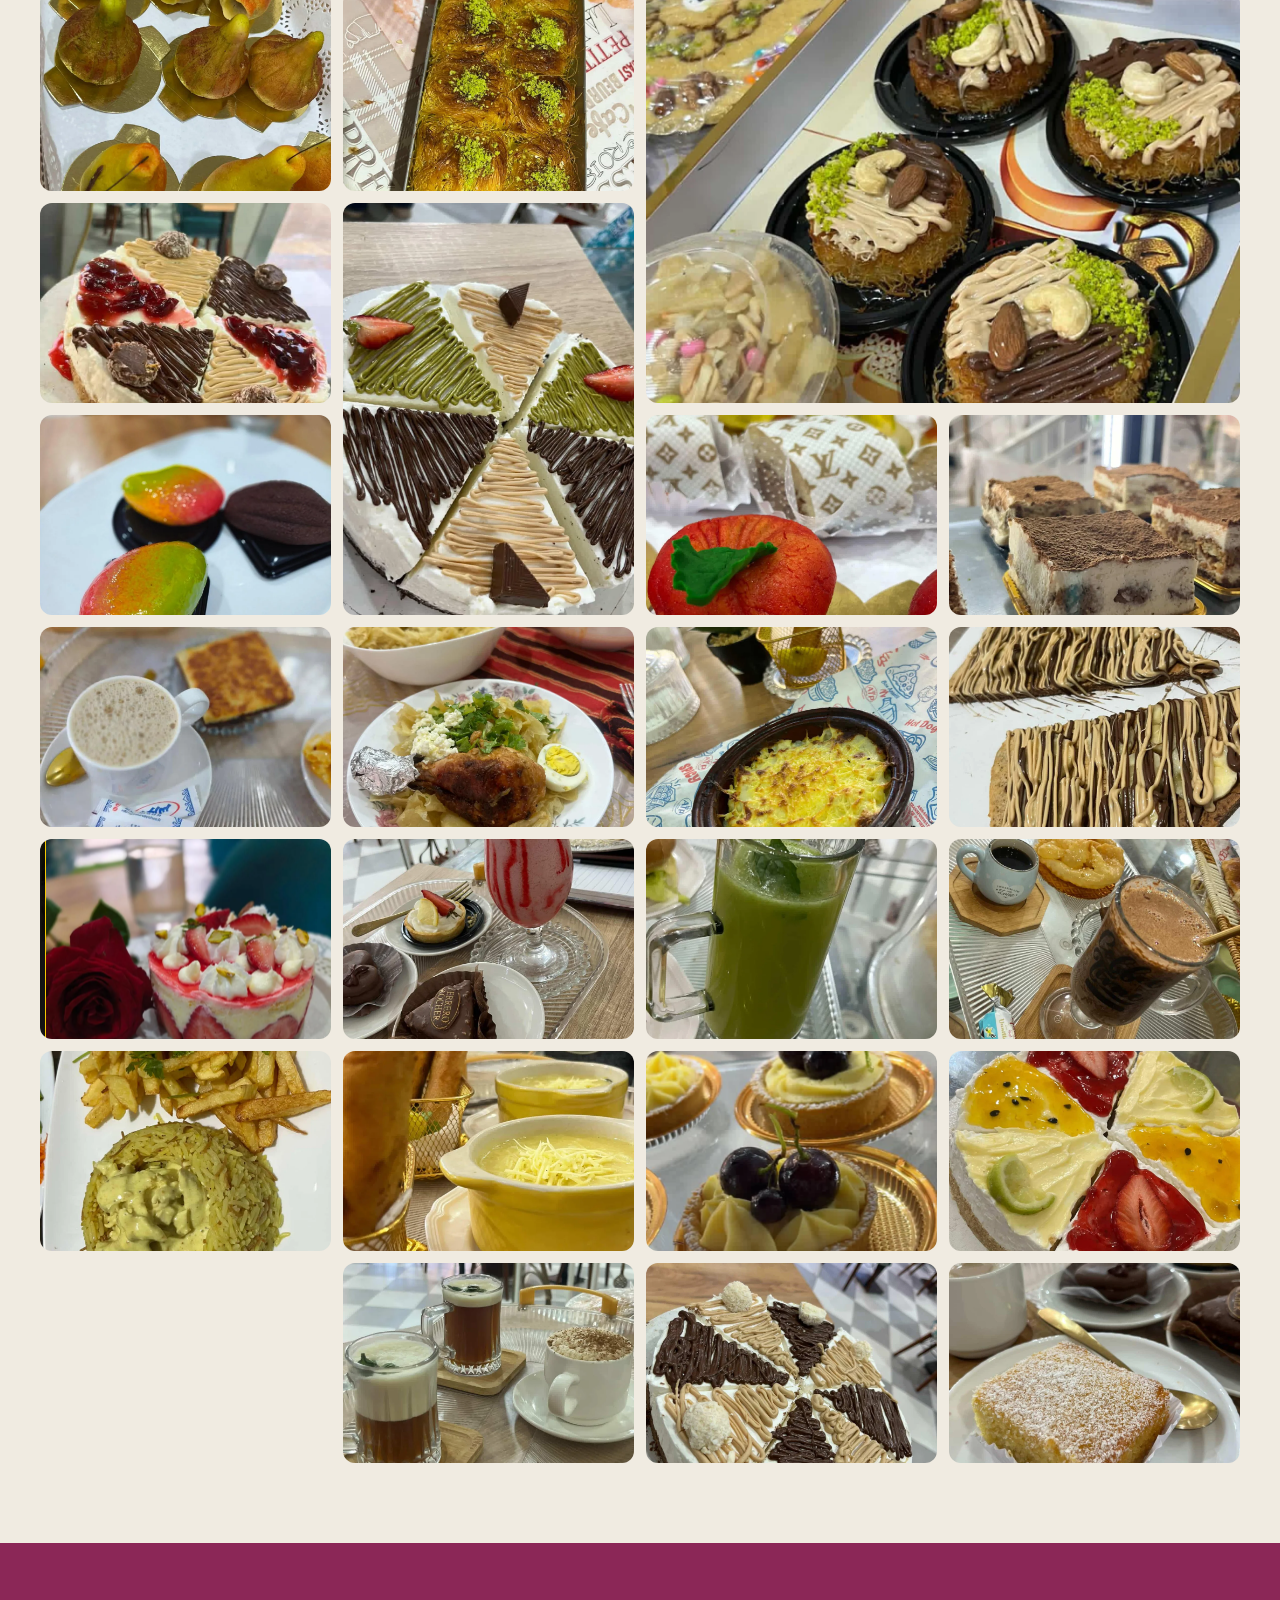
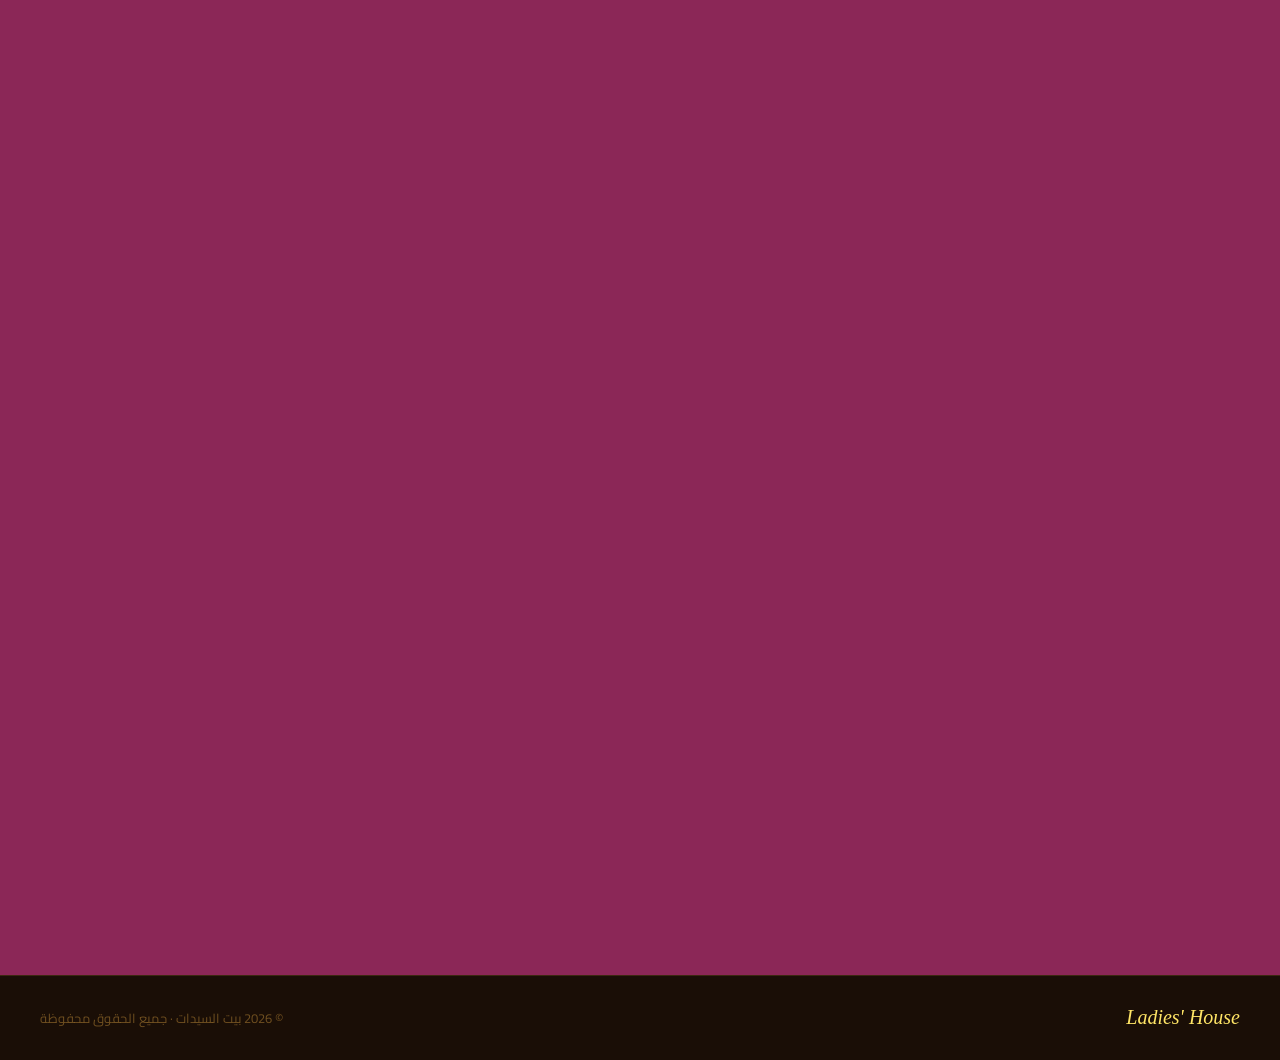
==== commit cf285030: "Adjust hours and fruit dessert description" ====
--- a/public/index.html
+++ b/public/index.html
@@ -142,7 +142,7 @@
     <div class="contact-card"><div class="ci">📍</div><h4>العنوان</h4><p dir="rtl">جزائر &ndash; جلفة &ndash; حاسي بحبح</p></div>
     <a class="contact-card contact-card-link" href="https://wa.me/213676364162" target="_blank" rel="noopener noreferrer"><div class="ci">📱</div><h4>واتساب</h4><p dir="ltr" style="unicode-bidi:plaintext">0676 36 41 62</p></a>
     <a class="contact-card contact-card-link" href="https://www.instagram.com/ladieshouse70__/" target="_blank" rel="noopener noreferrer"><div class="ci">📸</div><h4>إنستغرام</h4><p dir="ltr" style="unicode-bidi:plaintext">@ladieshouse70__</p></a>
-    <div class="contact-card"><div class="ci">🕐</div><h4>أوقات العمل</h4><p>10ص – 11م يومياً</p></div>
+    <div class="contact-card"><div class="ci">🕐</div><h4>أوقات العمل</h4><p>10 ص – 7 مساءً يومياً</p></div>
   </div>
   <div class="map-panel reveal">
     <div class="map-info">
